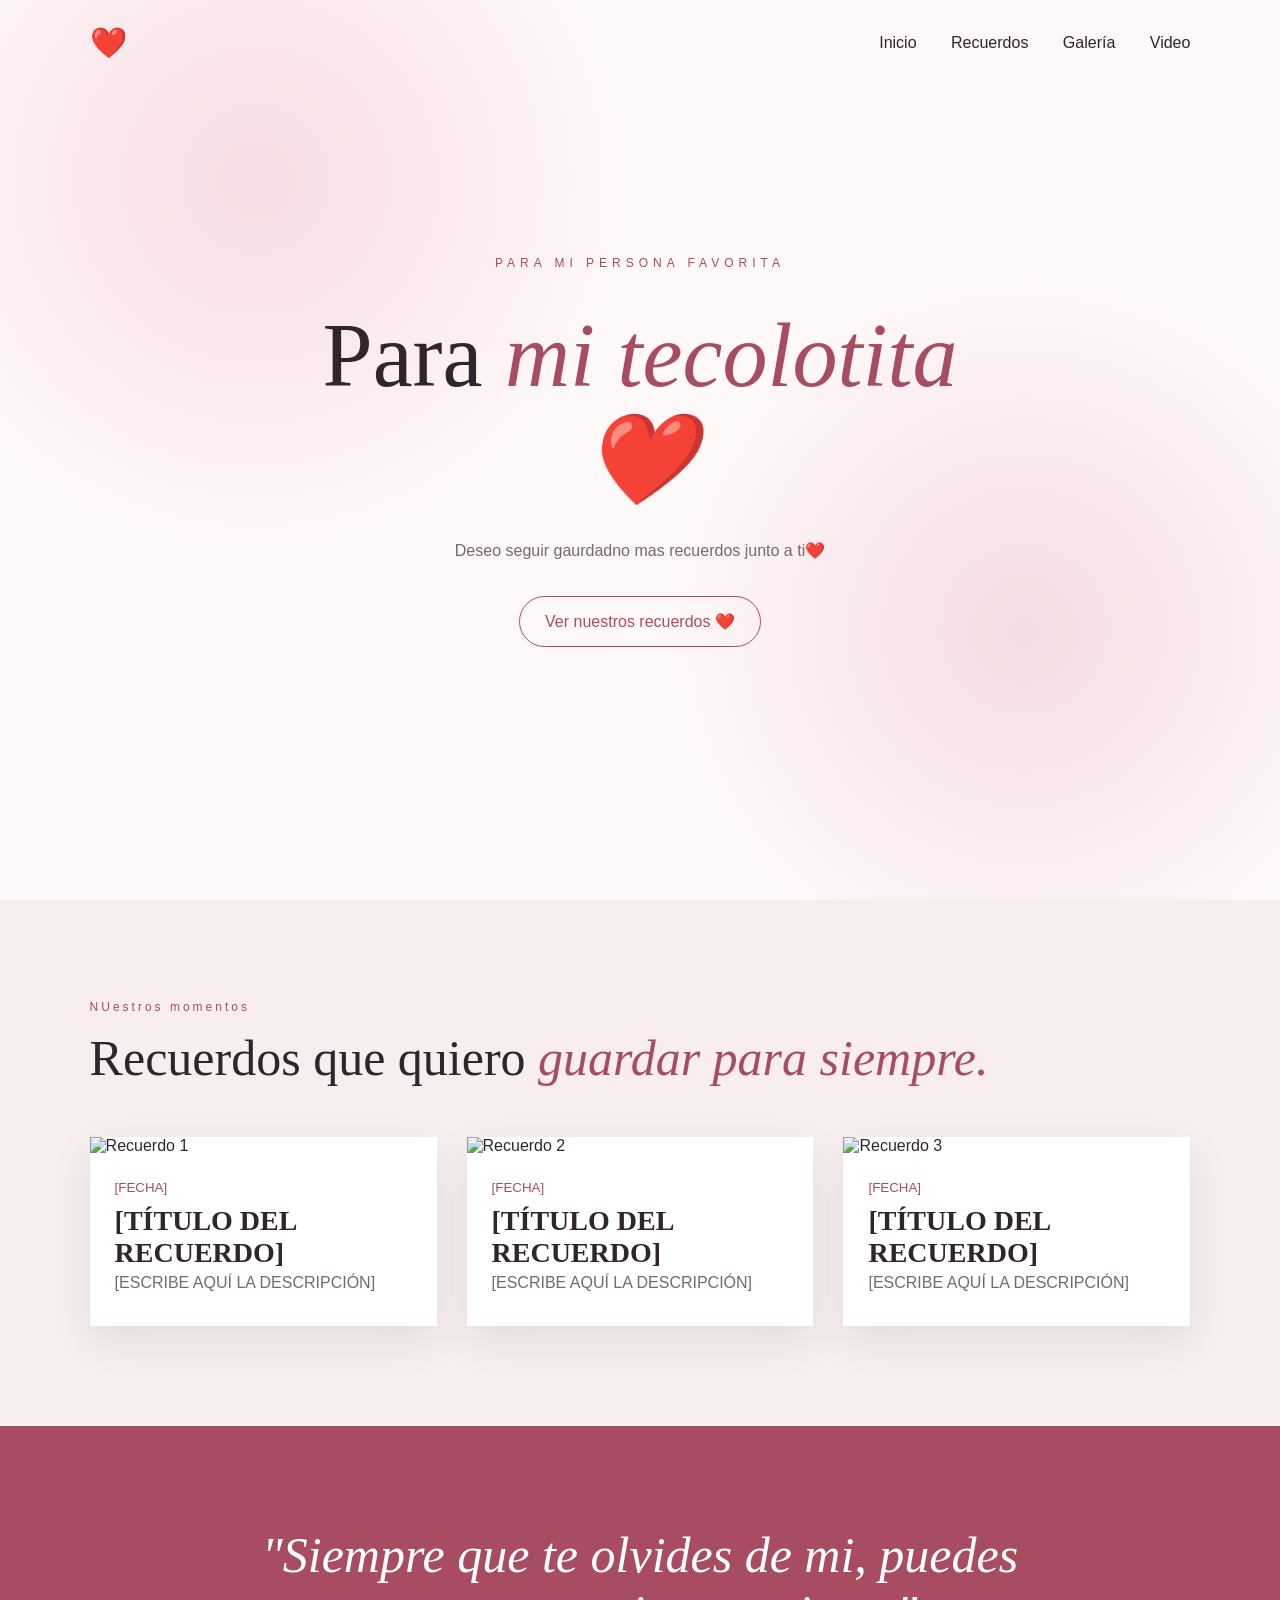
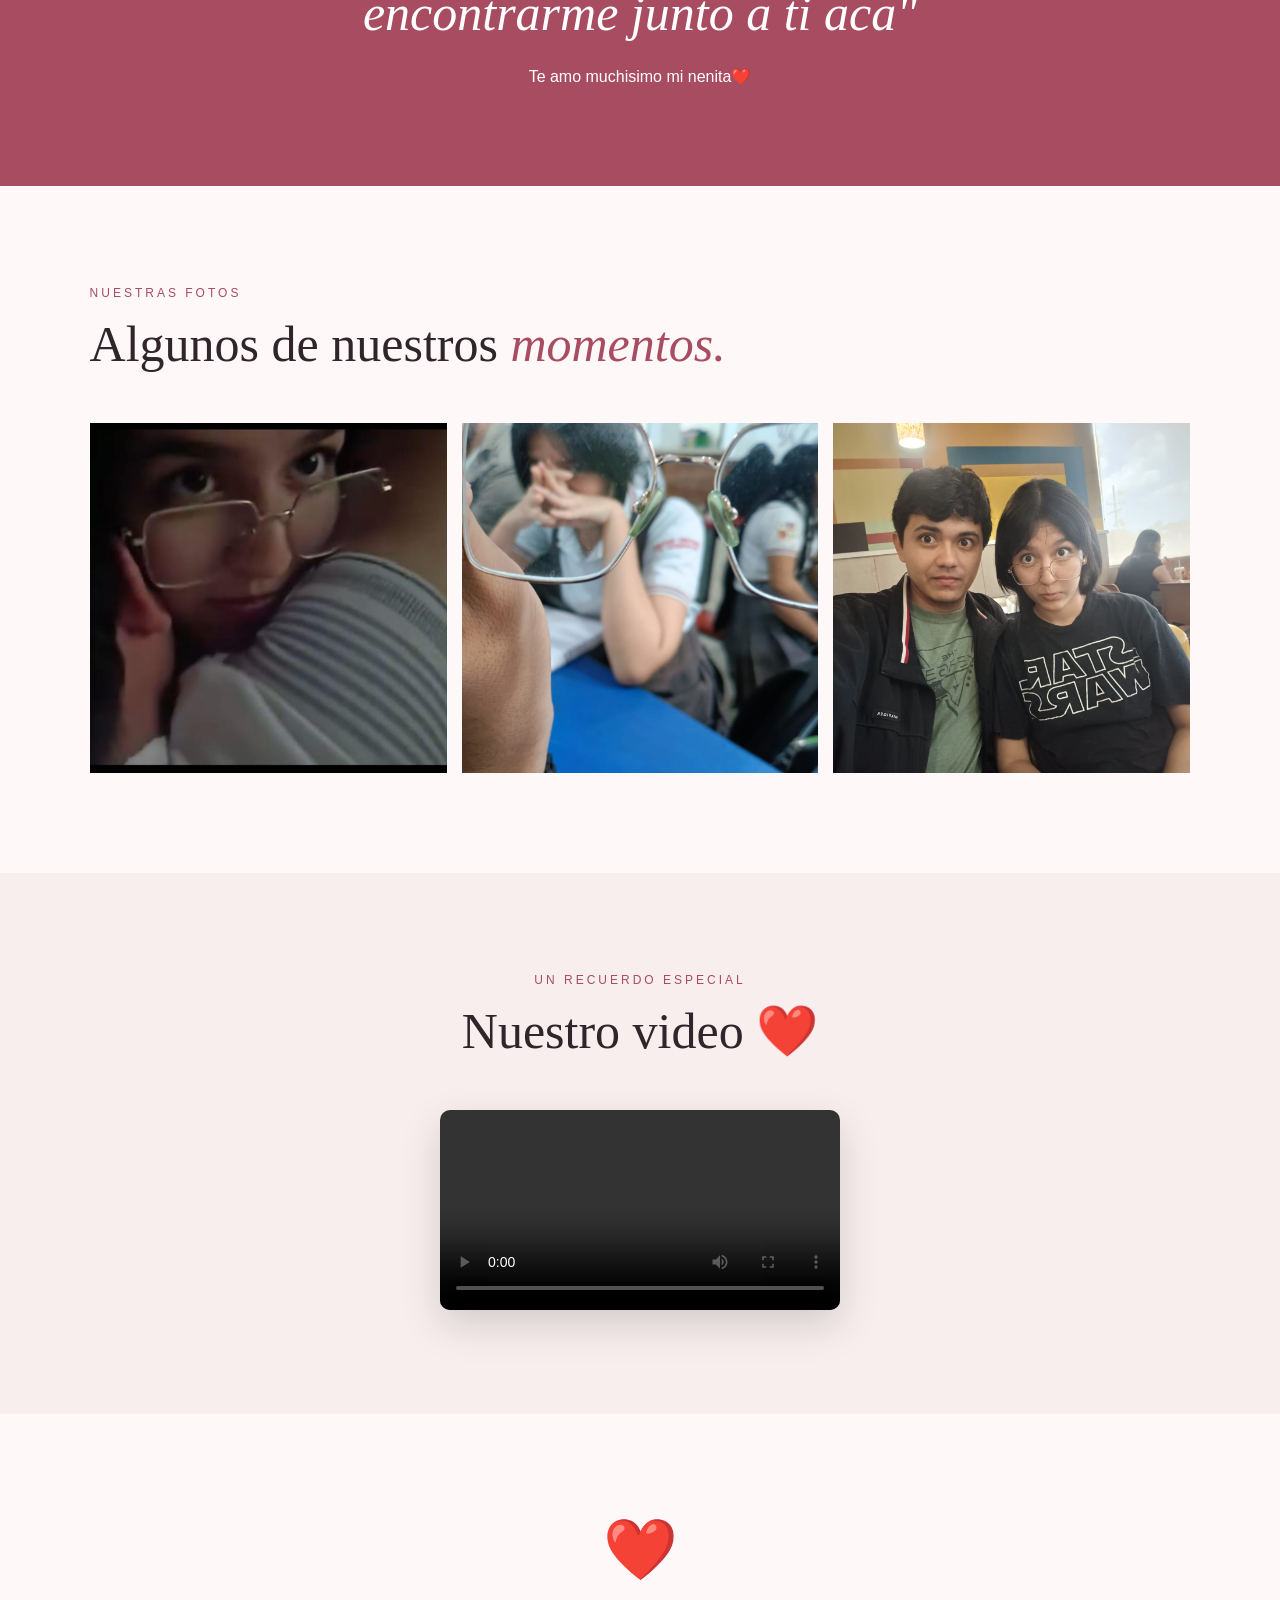
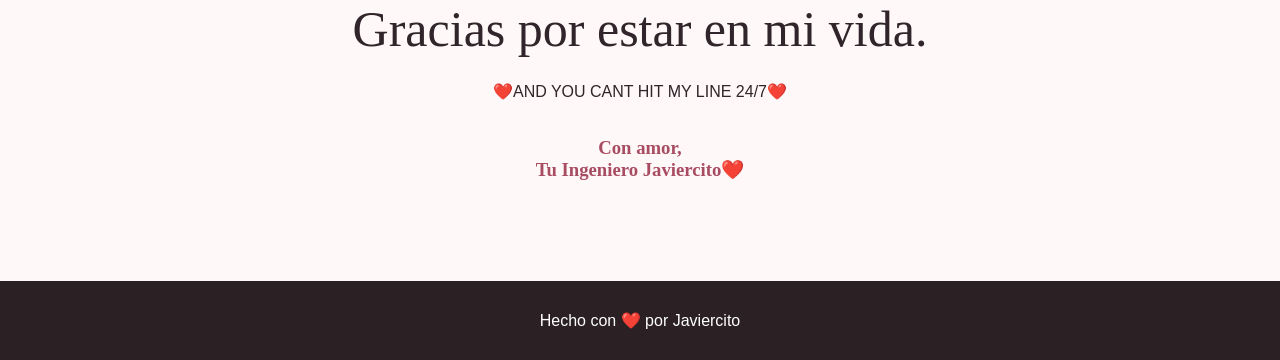
==== index.html @ 7d62ecb4 "Add styling to video element for better responsiveness Updated video element to include styling for " ====
<!DOCTYPE html>

<html lang="es">



<head>

    <meta charset="UTF-8">

    <meta name="viewport" content="width=device-width, initial-scale=1.0">



    <title>Para ti mi tecolotita ❤️</title>



    <link rel="stylesheet" href="style.css">

</head>



<body>



    <header>



        <nav>

            <div>❤️</div>



            <div>

                <a href="#inicio">Inicio</a>

                <a href="#recuerdos">Recuerdos</a>

                <a href="#galeria">Galería</a>

                <a href="#video">Video</a>

            </div>

        </nav>



        <div class="hero" id="inicio">



            <p>PARA MI PERSONA FAVORITA</p>



            <h1>

                Para <span> mi tecolotita❤️</span>

            </h1>



            <p>

                Deseo seguir gaurdadno mas recuerdos junto a ti❤️

            </p>



            <a href="#recuerdos">

                Ver nuestros recuerdos ❤️

            </a>



        </div>



    </header>





    <!-- RECUERDOS -->



    <section id="recuerdos">



        <p>NUestros momentos</p>



        <h2>

            Recuerdos que quiero

            <span>guardar para siempre.</span>

        </h2>



        <div class="cards">



            <article>



                <img src="imagen1.jpg" alt="Recuerdo 1">



                <small>[FECHA]</small>



                <h3>[TÍTULO DEL RECUERDO]</h3>



                <p>

                    [ESCRIBE AQUÍ LA DESCRIPCIÓN]

                </p>



            </article>





            <article>



                <img src="imagen2.jpg" alt="Recuerdo 2">



                <small>[FECHA]</small>



                <h3>[TÍTULO DEL RECUERDO]</h3>



                <p>

                    [ESCRIBE AQUÍ LA DESCRIPCIÓN]

                </p>



            </article>





            <article>



                <img src="imagen3.jpg" alt="Recuerdo 3">



                <small>[FECHA]</small>



                <h3>[TÍTULO DEL RECUERDO]</h3>



                <p>

                    [ESCRIBE AQUÍ LA DESCRIPCIÓN]

                </p>



            </article>



        </div>



    </section>





    <!-- FRASE -->



    <section class="quote">



        <h2>

            "Siempre que te olvides de mi, puedes encontrarme junto a ti aca"

        </h2>



        <p>

            Te amo muchisimo mi nenita❤️

        </p>



    </section>





    <!-- GALERÍA -->



    <section id="galeria">



        <p>NUESTRAS FOTOS</p>



        <h2>

            Algunos de nuestros

            <span>momentos.</span>

        </h2>



        <div class="gallery">



            <img src="imagen1.jpeg" alt="Foto 1">



            <img src="imagen2.jpeg" alt="Foto 2">



            <img src="imagen3.jpeg" alt="Foto 3">





        </div>



    </section>





    <!-- VIDEO -->



    <section id="video">



        <p>UN RECUERDO ESPECIAL</p>



        <h2>

            Nuestro video ❤️

        </h2>



        <video controls style="max-width: 400px; width: 100%; height: auto;" >
            <source src="video1.mp4" type="video/mp4">



    

            Tu navegador no soporta videos.



        </video>



    </section>





    <!-- FINAL -->



    <section class="final">



        <div>

            ❤️

        </div>



        <h2>

            Gracias por estar en mi vida.

        </h2>



        <p>

            ❤️AND YOU CANT HIT MY LINE 24/7❤️

        </p>



        <h3>

            Con amor,

            <br>

            Tu Ingeniero Javiercito❤️

        </h3>



    </section>





    <footer>



        Hecho con ❤️ por Javiercito



    </footer>





    <script src="script.js"></script>



</body>



</html>
---- style.css ----
* {
    margin: 0;
    padding: 0;
    box-sizing: border-box;
}

html {
    scroll-behavior: smooth;
}

body {
    font-family: Arial, sans-serif;
    background: #fff8f8;
    color: #30252a;
}

nav {
    position: absolute;
    top: 0;
    left: 0;
    width: 100%;

    display: flex;
    justify-content: space-between;
    align-items: center;

    padding: 25px 7%;

    z-index: 10;
}

nav div:first-child {
    font-size: 30px;
}

nav a {
    color: #30252a;
    text-decoration: none;
    margin-left: 30px;
}

nav a:hover {
    color: #a84c61;
}

header {
    min-height: 100vh;

    background:
        radial-gradient(
            circle at 20% 20%,
            #f6dce2,
            transparent 30%
        ),
        radial-gradient(
            circle at 80% 70%,
            #f3dce1,
            transparent 30%
        );

    display: flex;
    justify-content: center;
    align-items: center;

    text-align: center;
}

.hero {
    max-width: 800px;
    padding: 30px;
}

.hero p:first-child {
    color: #a84c61;
    letter-spacing: 5px;
    font-size: 12px;
}

.hero h1 {
    font-family: Georgia, serif;
    font-size: 90px;
    font-weight: normal;
    margin: 25px 0;
}

.hero h1 span {
    color: #a84c61;
    font-style: italic;
}

.hero p {
    color: #74696d;
    line-height: 1.8;
    margin-bottom: 30px;
}

.hero a {
    display: inline-block;

    padding: 15px 25px;

    border: 1px solid #a84c61;
    border-radius: 30px;

    color: #a84c61;
    text-decoration: none;
}

.hero a:hover {
    background: #a84c61;
    color: white;
}


/* SECCIONES */

section {
    padding: 100px 7%;
}

section > p:first-child {
    color: #a84c61;
    letter-spacing: 3px;
    font-size: 12px;
}

section h2 {
    font-family: Georgia, serif;
    font-size: 50px;
    font-weight: normal;
    margin: 15px 0 50px;
}

section h2 span {
    color: #a84c61;
    font-style: italic;
}


/* CARDS */

#recuerdos {
    background: #f8eeee;
}

.cards {
    display: grid;

    grid-template-columns:
        repeat(3, 1fr);

    gap: 30px;
}

.cards article {
    background: white;

    box-shadow:
        0 15px 40px rgba(0,0,0,0.08);
}

.cards img {
    width: 100%;
    height: 350px;

    object-fit: cover;
}

.cards article > *:not(img) {
    margin-left: 25px;
    margin-right: 25px;
}

.cards small {
    display: block;

    color: #a84c61;

    margin-top: 25px;
}

.cards h3 {
    font-family: Georgia, serif;
    font-size: 28px;

    margin-top: 10px;
}

.cards p {
    color: #74696d;
    line-height: 1.7;

    padding-bottom: 30px;
}


/* FRASE */

.quote {
    background: #a84c61;

    color: white;

    text-align: center;
}

.quote h2 {
    max-width: 900px;
    margin: auto;

    font-style: italic;
}

.quote p {
    margin-top: 25px;
}


/* GALERÍA */

.gallery {
    display: grid;

    grid-template-columns:
        repeat(3, 1fr);

    gap: 15px;
}

.gallery img {
    width: 100%;
    height: 350px;

    object-fit: cover;

    transition: 0.4s;

    cursor: pointer;
}

.gallery img:hover {
    transform: scale(1.03);
}


/* VIDEO */

#video {
    background: #f8eeee;
    text-align: center;
}

#video video {
    width: 90%;
    max-width: 250px; /* Cambia este número para regular el tamaño máximo (ej. 350px si lo quieres aún más chico) */
    border-radius: 10px;
    box-shadow: 0 15px 40px rgba(0,0,0,0.15);
}


/* FINAL */

.final {
    text-align: center;
}

.final div {
    font-size: 60px;
}

.final h2 {
    margin-bottom: 20px;
}

.final p {
    max-width: 600px;
    margin: auto;

    line-height: 1.8;
}

.final h3 {
    font-family: Georgia, serif;
    color: #a84c61;

    margin-top: 30px;
}


/* FOOTER */

footer {
    background: #2b2023;

    color: white;

    text-align: center;

    padding: 30px;
}


/* CELULAR */

@media (max-width: 700px) {

    nav {
        padding: 20px;
    }

    nav a {
        margin-left: 10px;
        font-size: 12px;
    }

    .hero h1 {
        font-size: 60px;
    }

    .cards {
        grid-template-columns: 1fr;
    }

    .gallery {
        grid-template-columns: 1fr;
    }

    section {
        padding: 70px 20px;
    }

    section h2 {
        font-size: 40px;
    }

    #video video {
        width: 100%;
    }
}
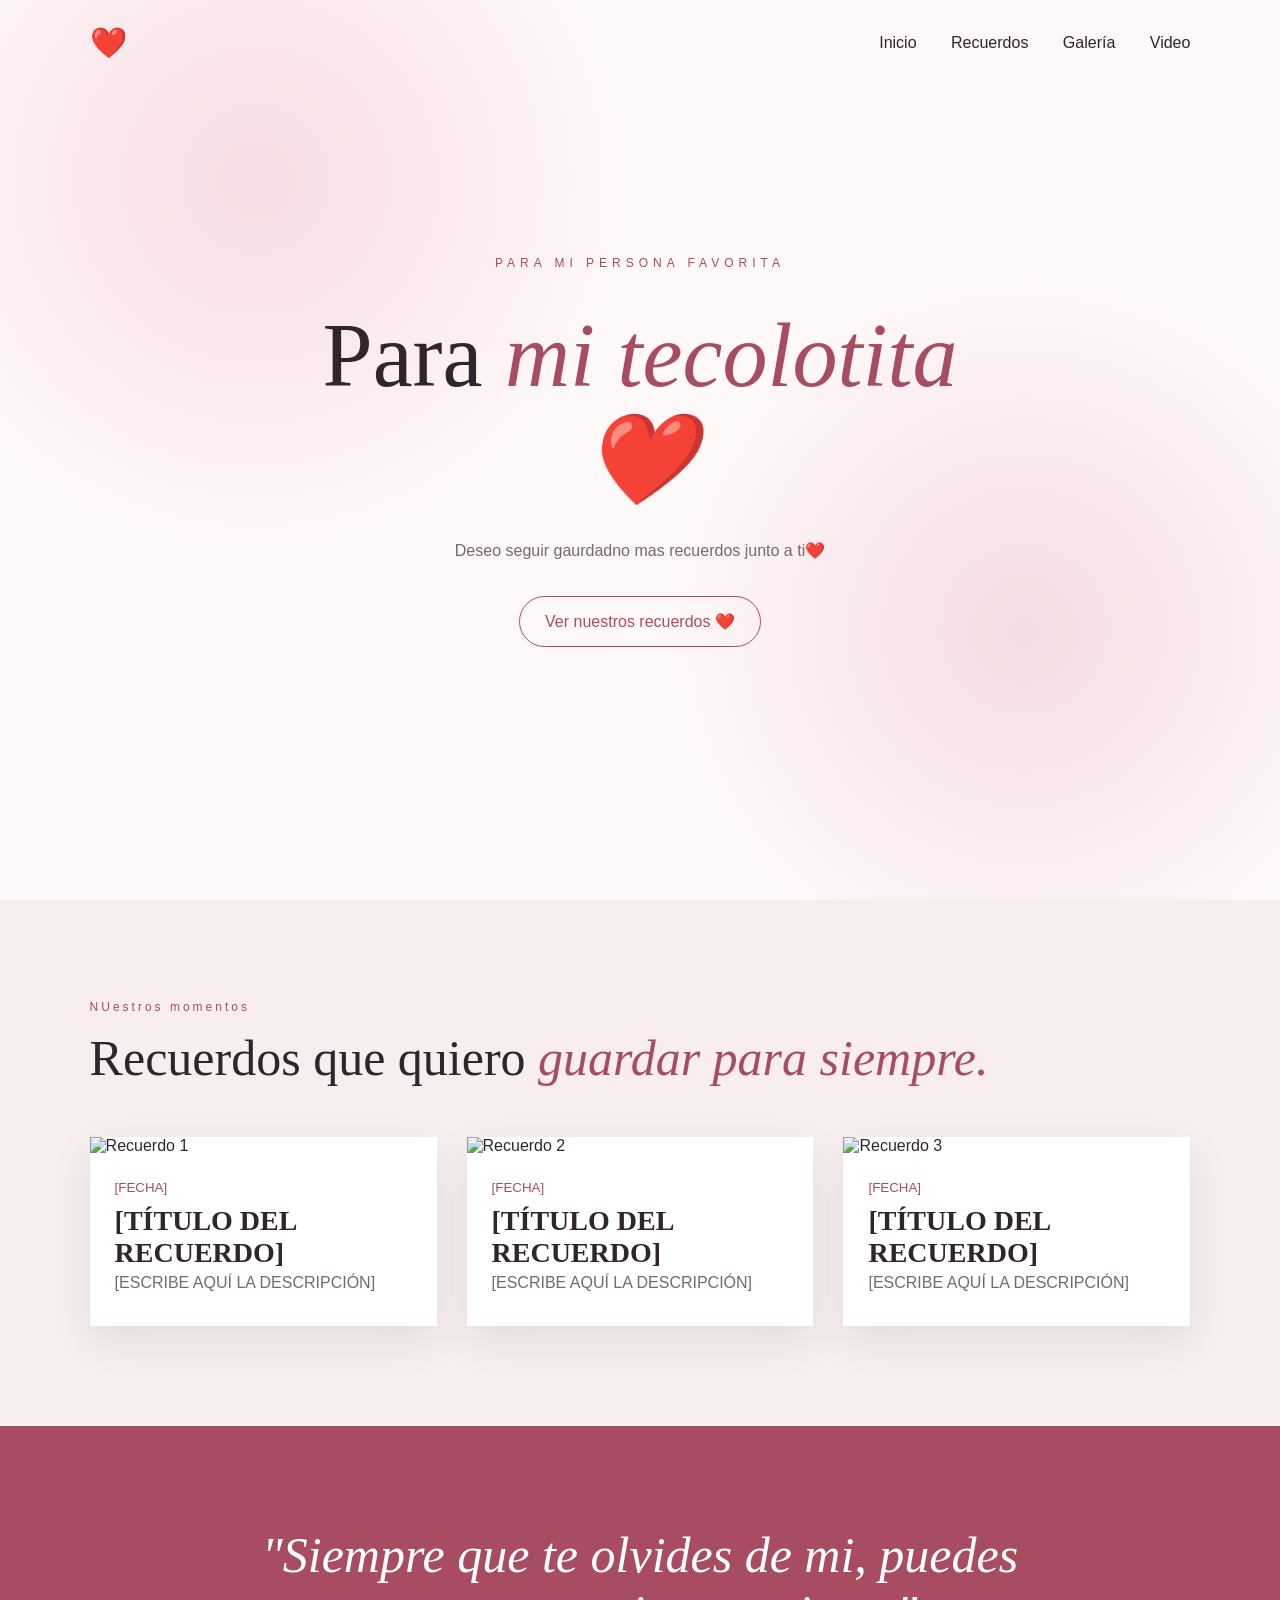
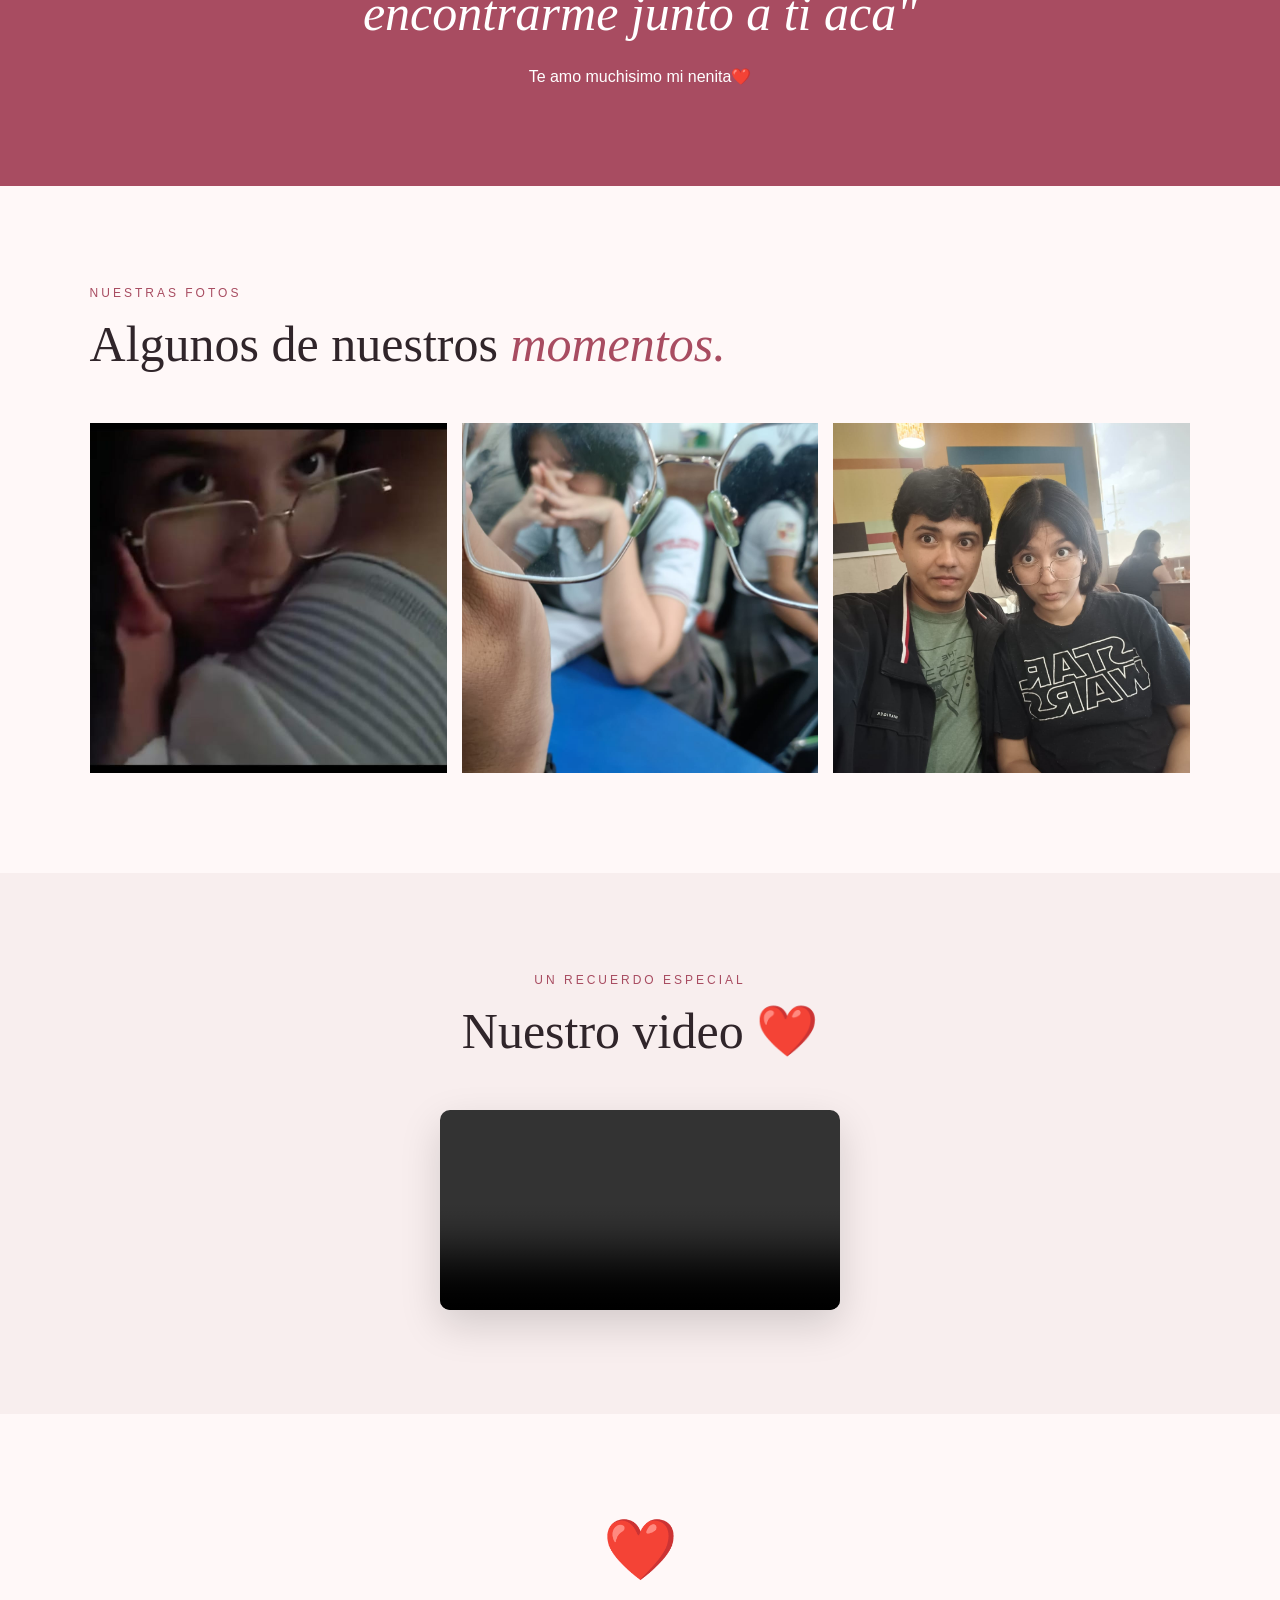
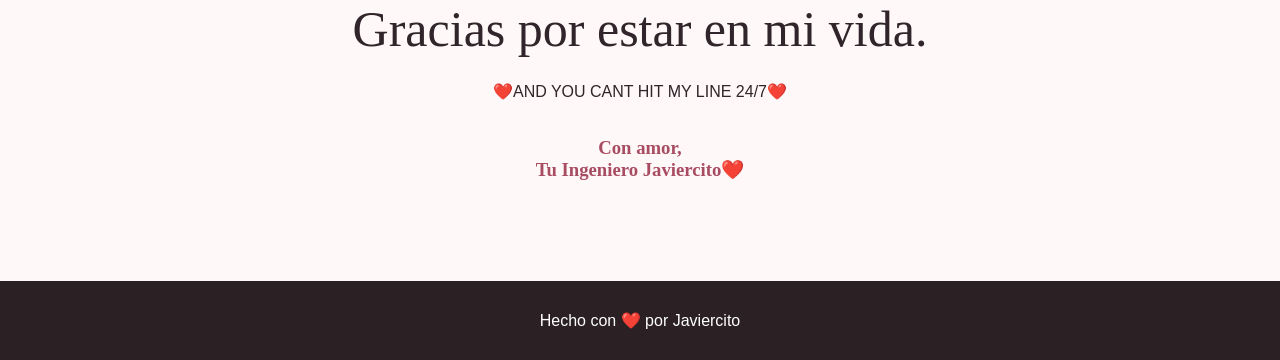
==== commit 5349da75: "Change video source from video1.mp4 to video2.mp4" ====
--- a/index.html
+++ b/index.html
@@ -319,7 +319,7 @@
 
 
         <video controls style="max-width: 400px; width: 100%; height: auto;" >
-            <source src="video1.mp4" type="video/mp4">
+            <source src="video2.mp4" type="video/mp4">
 
 
 
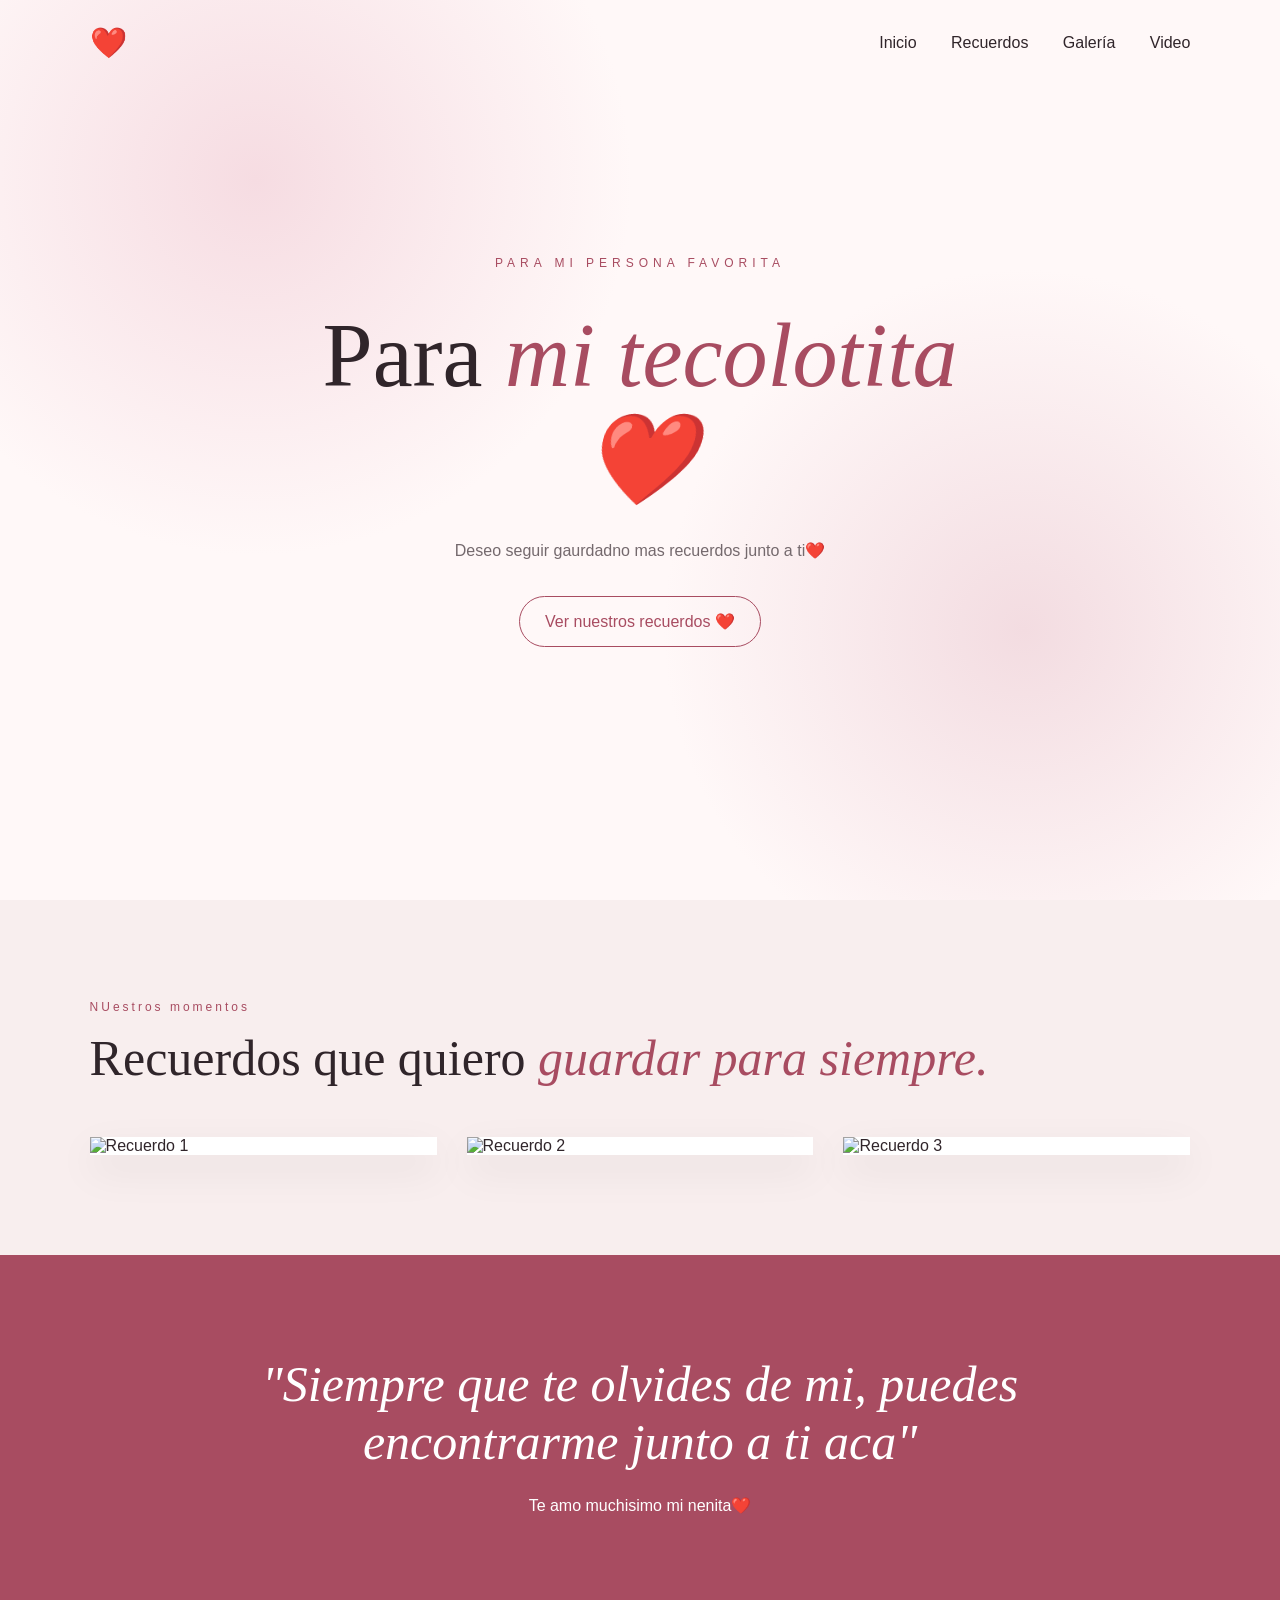
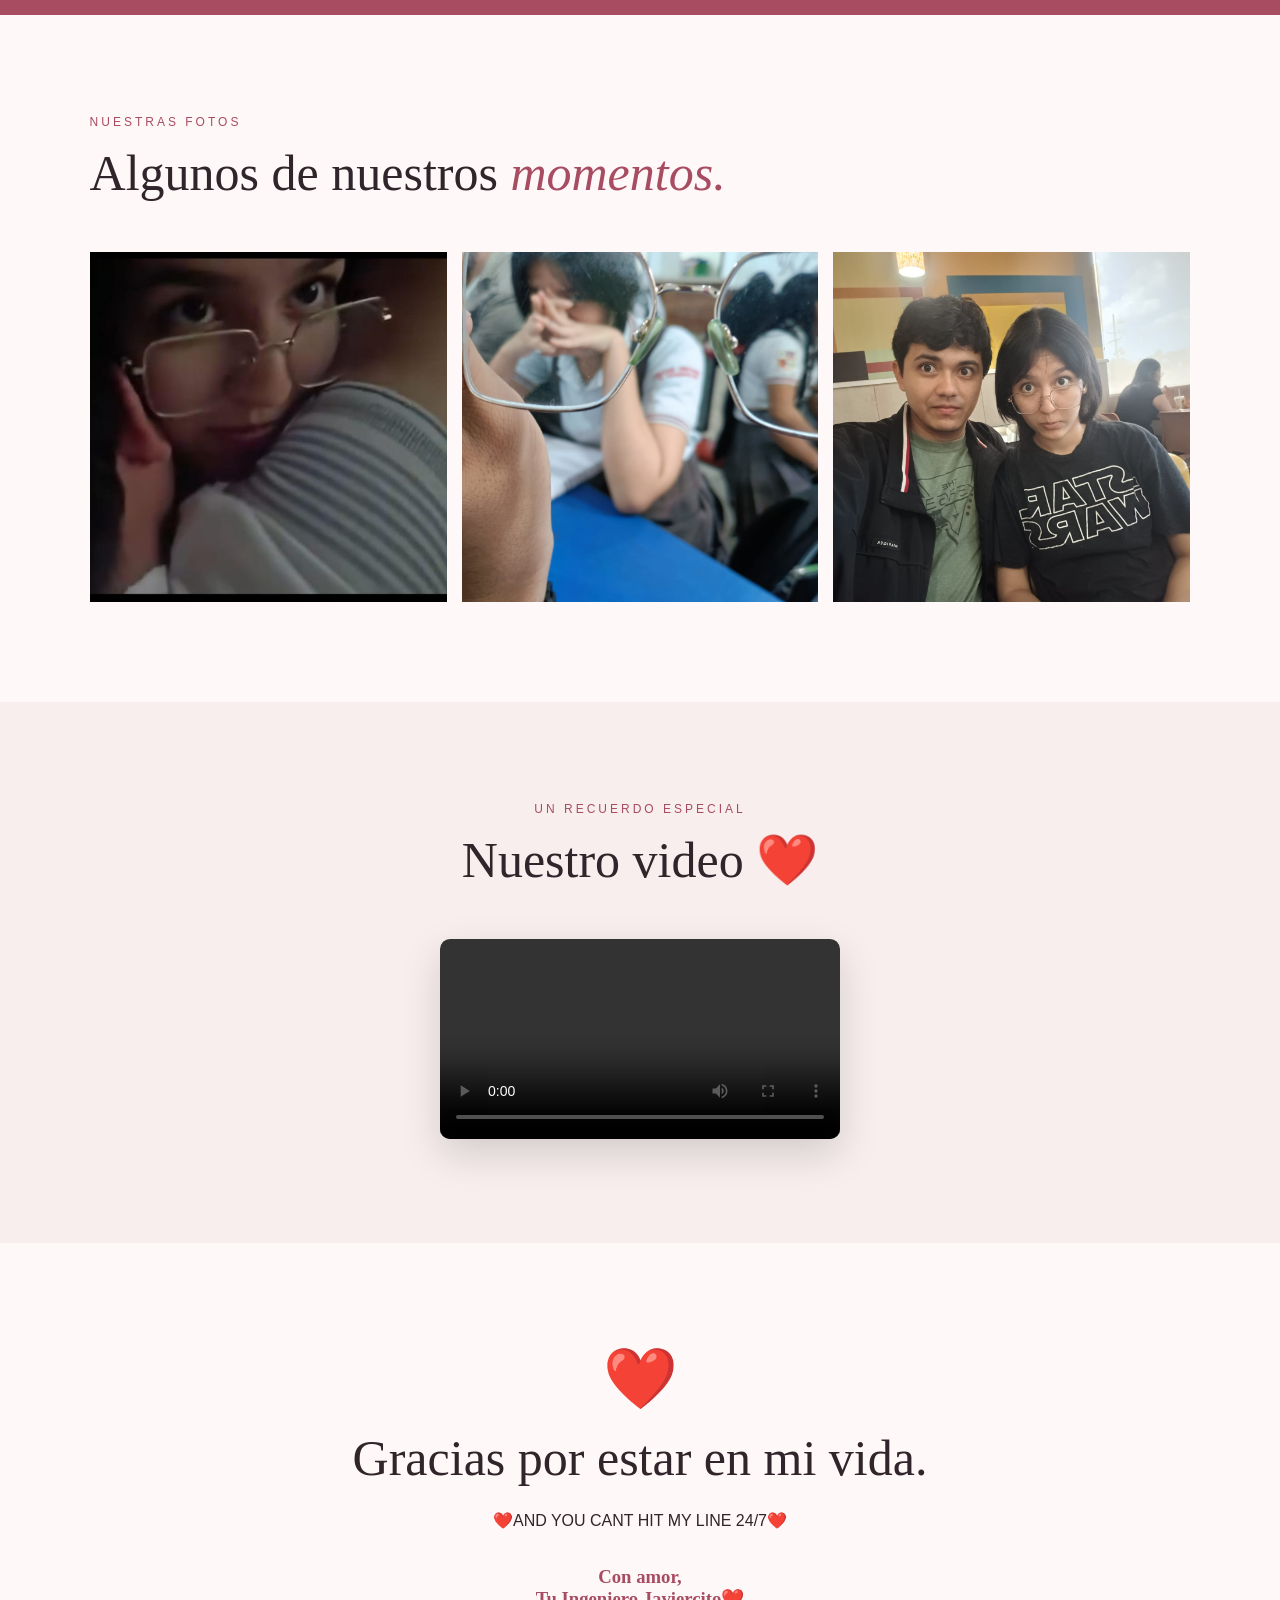
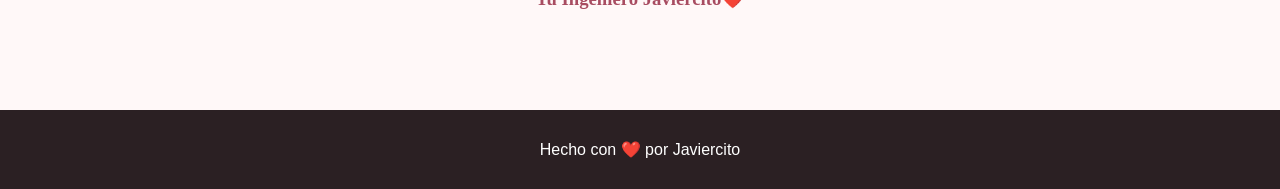
==== commit 9eee4514: "Update index.html" ====
--- a/index.html
+++ b/index.html
@@ -124,24 +124,15 @@
 
 
 
-                <img src="imagen1.jpg" alt="Recuerdo 1">
-
-
-
-                <small>[FECHA]</small>
-
-
-
-                <h3>[TÍTULO DEL RECUERDO]</h3>
-
-
-
-                <p>
-
-                    [ESCRIBE AQUÍ LA DESCRIPCIÓN]
-
-                </p>
-
+                <img src="imagen4.jpg" alt="Recuerdo 1">
+
+
+
+                
+
+
+
+                
 
 
             </article>
@@ -154,24 +145,11 @@
 
 
 
-                <img src="imagen2.jpg" alt="Recuerdo 2">
-
-
-
-                <small>[FECHA]</small>
-
-
-
-                <h3>[TÍTULO DEL RECUERDO]</h3>
-
-
-
-                <p>
-
-                    [ESCRIBE AQUÍ LA DESCRIPCIÓN]
-
-                </p>
-
+                <img src="imagen5.jpg" alt="Recuerdo 2">
+
+
+
+                
 
 
             </article>
@@ -184,24 +162,11 @@
 
 
 
-                <img src="imagen3.jpg" alt="Recuerdo 3">
-
-
-
-                <small>[FECHA]</small>
-
-
-
-                <h3>[TÍTULO DEL RECUERDO]</h3>
-
-
-
-                <p>
-
-                    [ESCRIBE AQUÍ LA DESCRIPCIÓN]
-
-                </p>
-
+                <img src="imagen6.jpg" alt="Recuerdo 3">
+
+
+
+                
 
 
             </article>
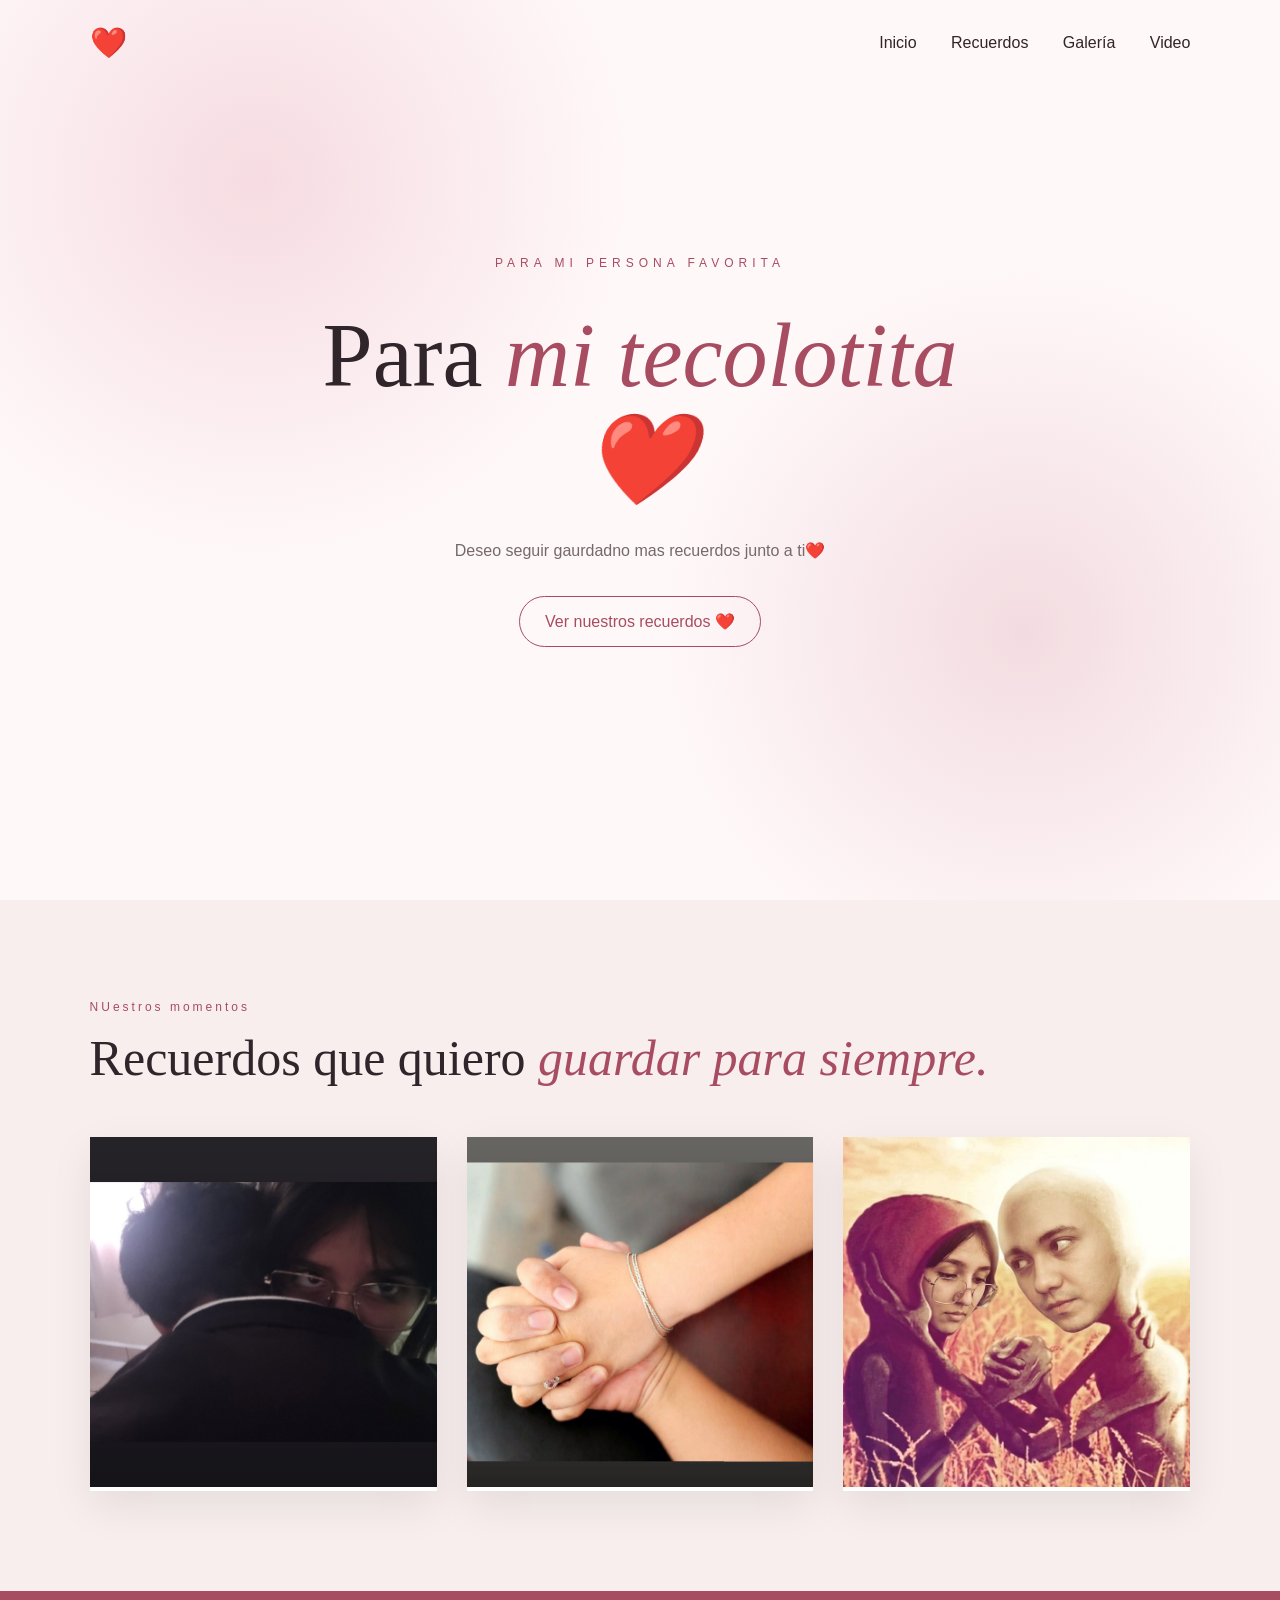
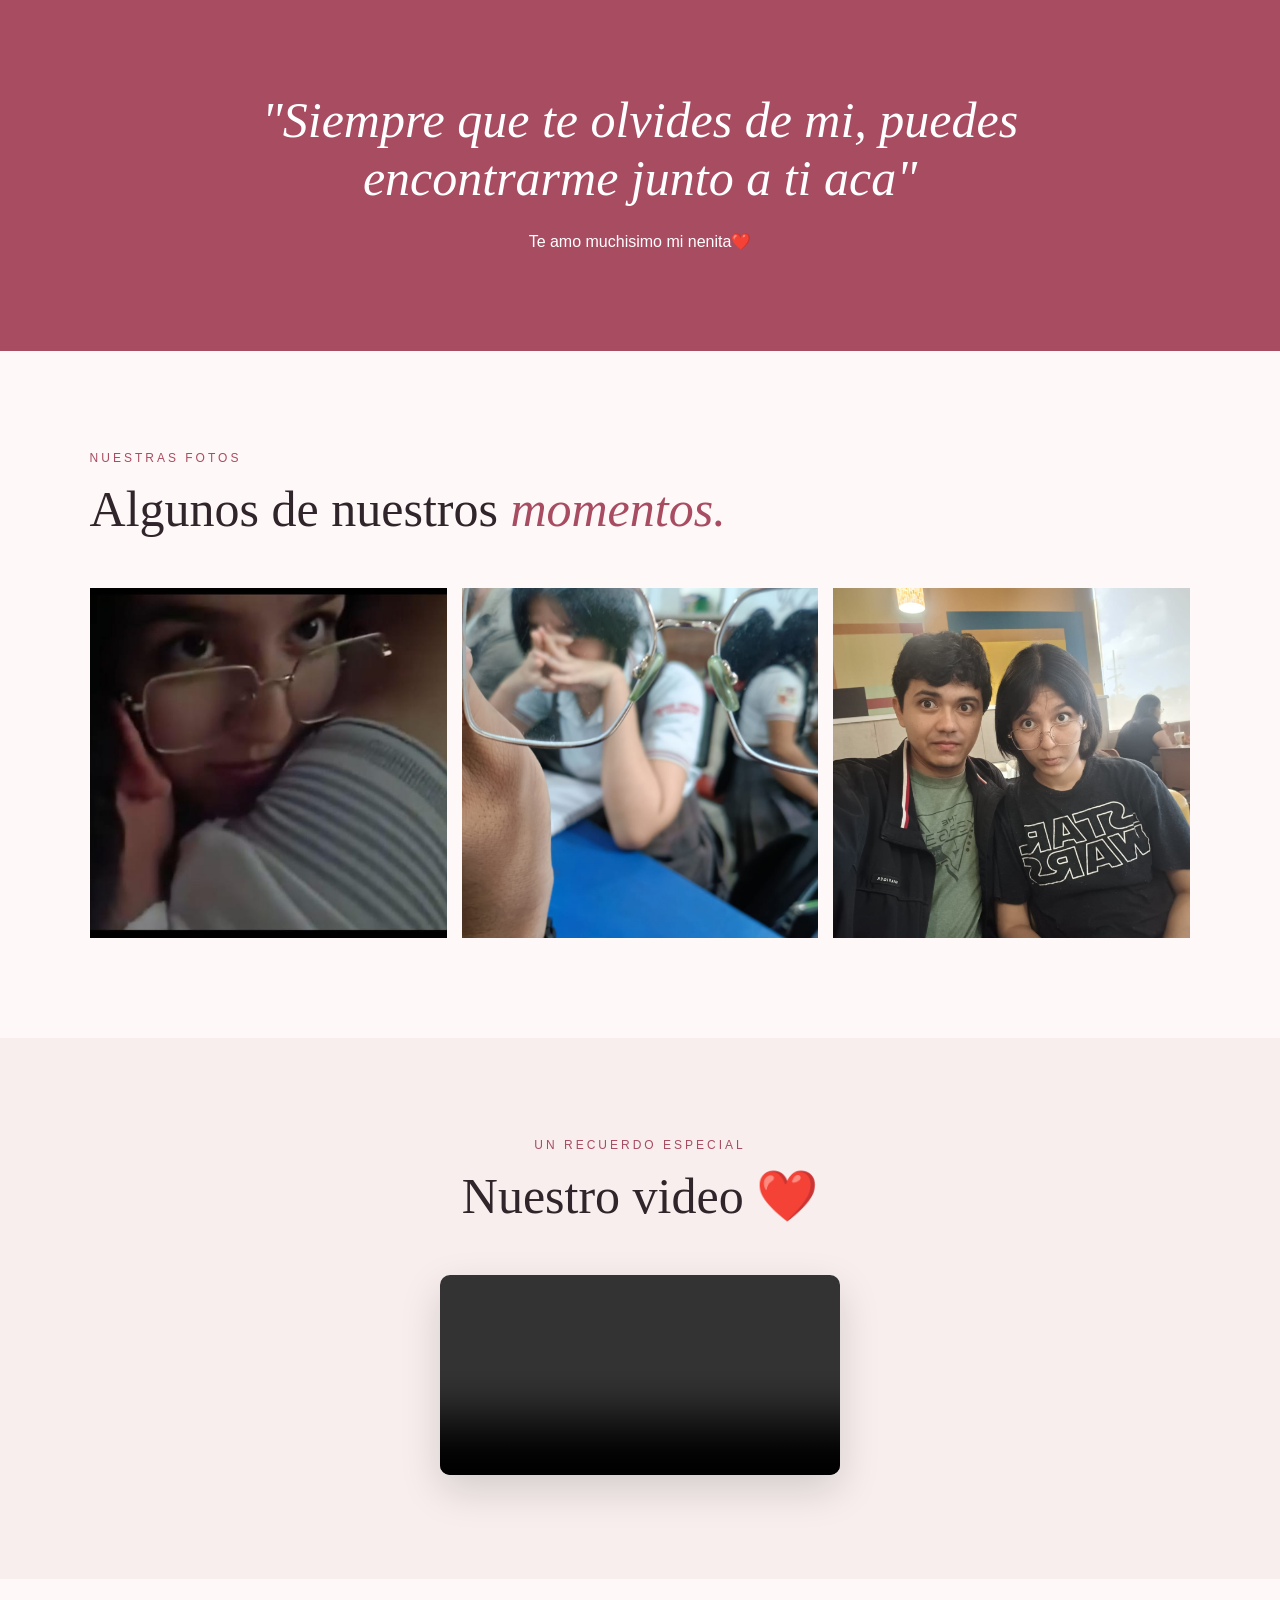
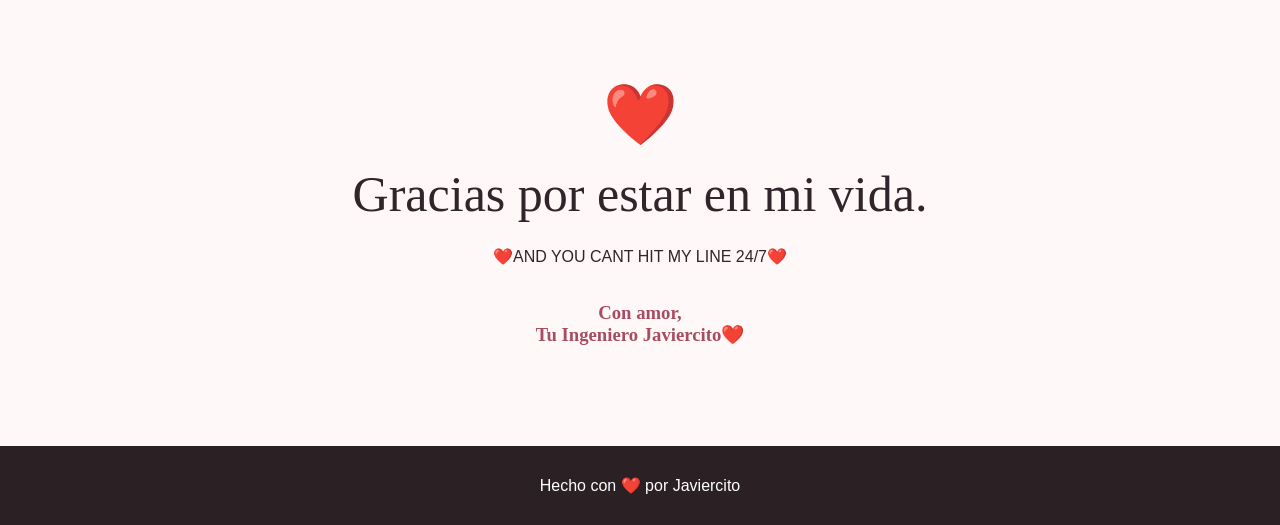
==== commit 25f7fbe7: "Update index.html" ====
--- a/index.html
+++ b/index.html
@@ -124,7 +124,7 @@
 
 
 
-                <img src="imagen4.jpg" alt="Recuerdo 1">
+                <img src="imagen4.jpeg" alt="Recuerdo 1">
 
 
 
@@ -145,7 +145,7 @@
 
 
 
-                <img src="imagen5.jpg" alt="Recuerdo 2">
+                <img src="imagen5.jpeg" alt="Recuerdo 2">
 
 
 
@@ -162,7 +162,7 @@
 
 
 
-                <img src="imagen6.jpg" alt="Recuerdo 3">
+                <img src="imagen6.jpeg" alt="Recuerdo 3">
 
 
 
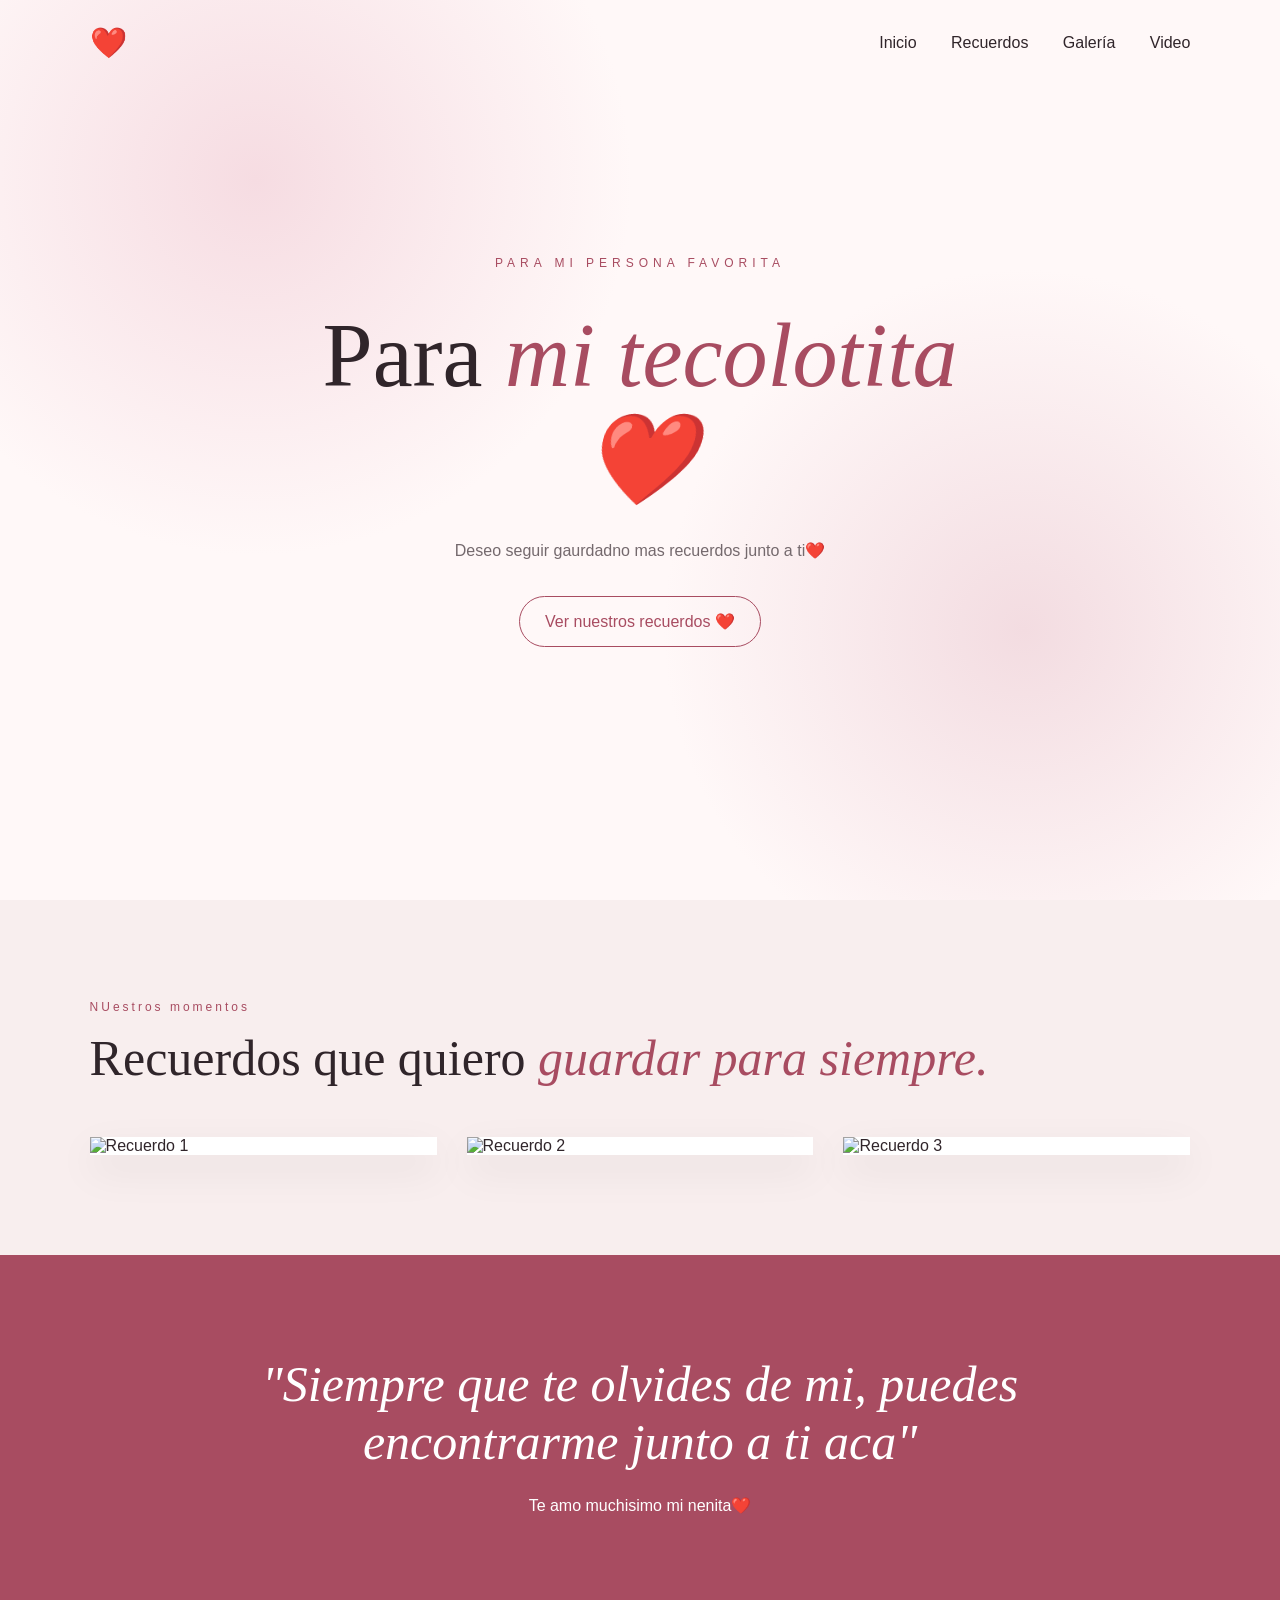
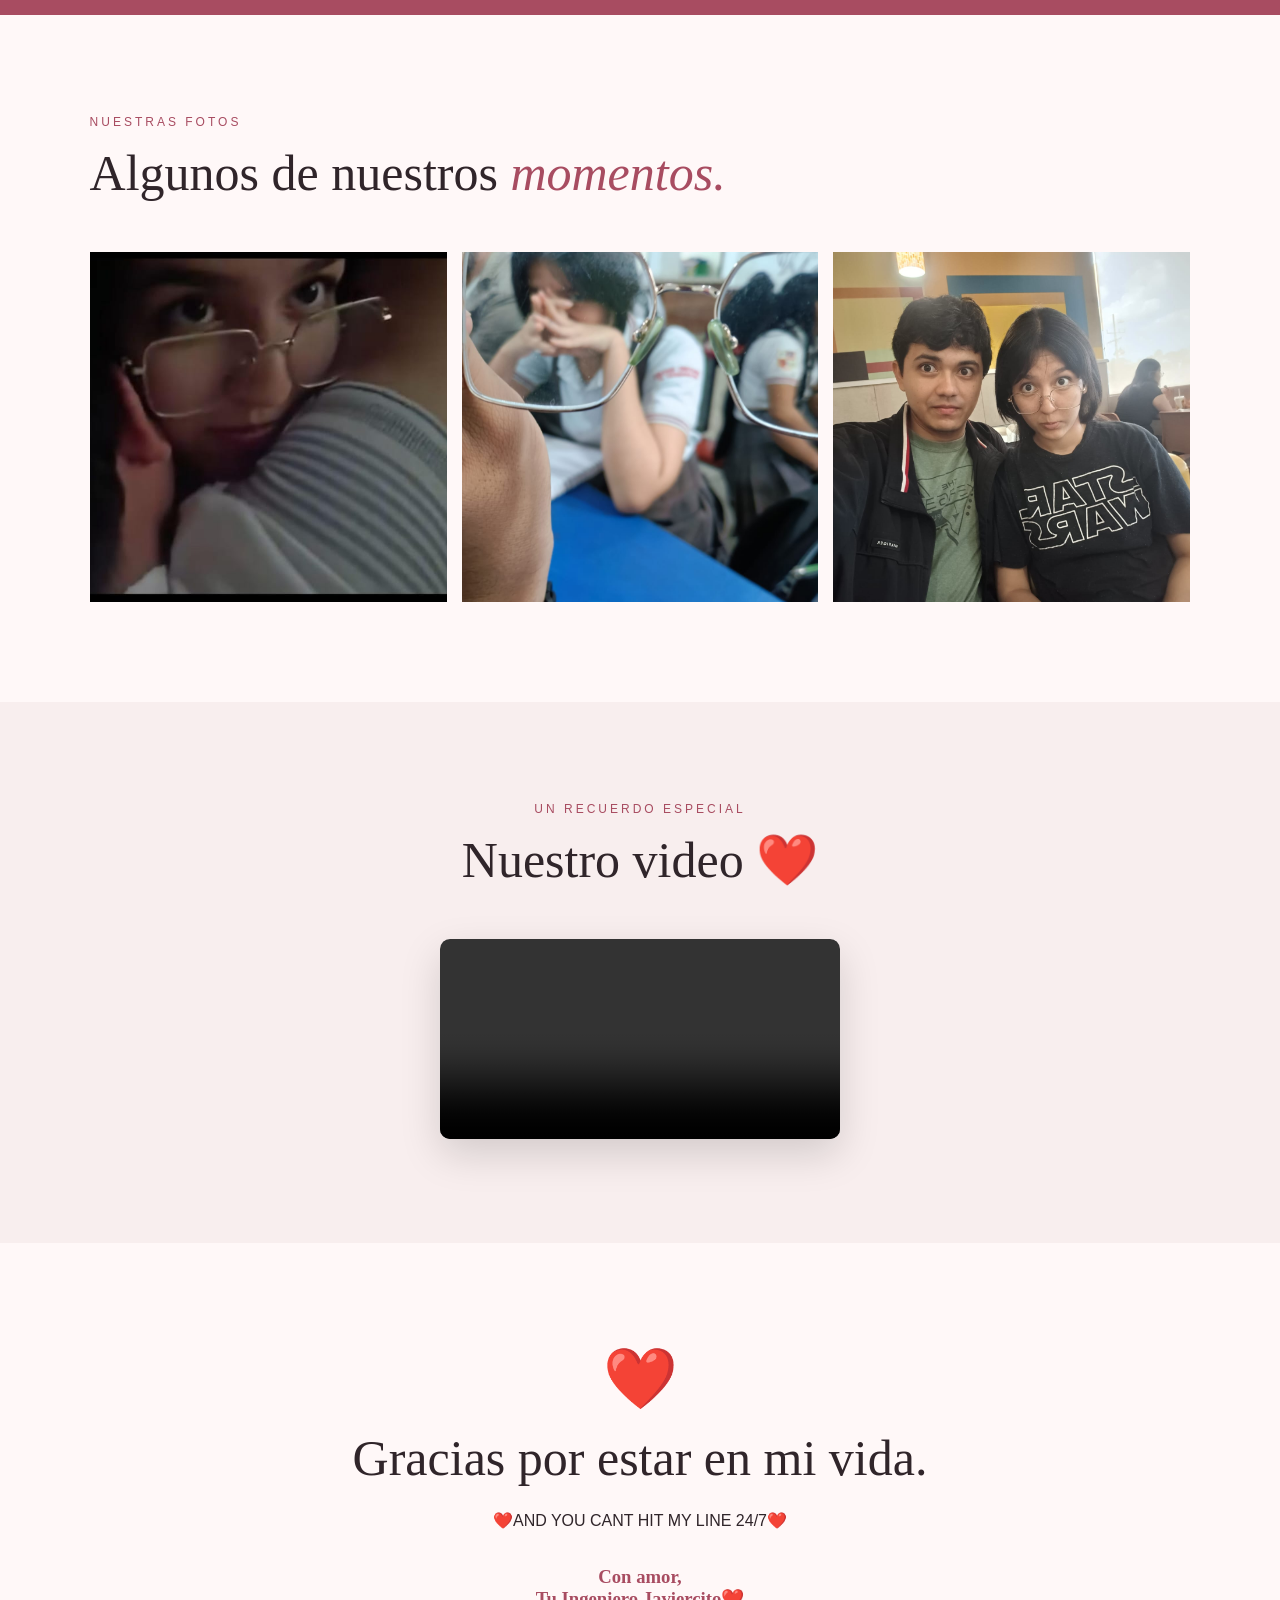
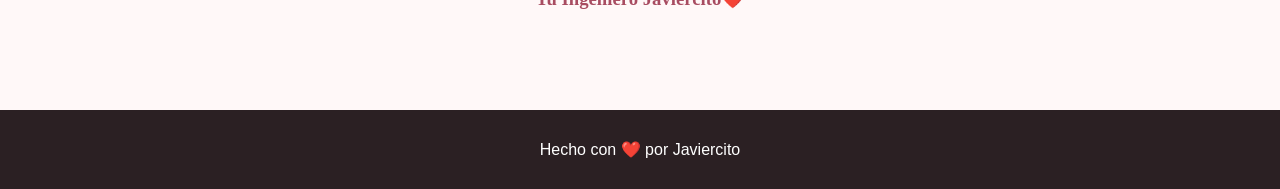
==== commit f5fcf02e: "Fix image source filenames in index.html Updated image source filenames to include an extra '.jpeg' " ====
--- a/index.html
+++ b/index.html
@@ -124,7 +124,7 @@
 
 
 
-                <img src="imagen4.jpeg" alt="Recuerdo 1">
+                <img src="imagen4.jpeg.jpeg" alt="Recuerdo 1">
 
 
 
@@ -145,7 +145,7 @@
 
 
 
-                <img src="imagen5.jpeg" alt="Recuerdo 2">
+                <img src="imagen5.jpeg.jpeg" alt="Recuerdo 2">
 
 
 
@@ -162,7 +162,7 @@
 
 
 
-                <img src="imagen6.jpeg" alt="Recuerdo 3">
+                <img src="imagen6.jpeg.jpeg" alt="Recuerdo 3">
 
 
 
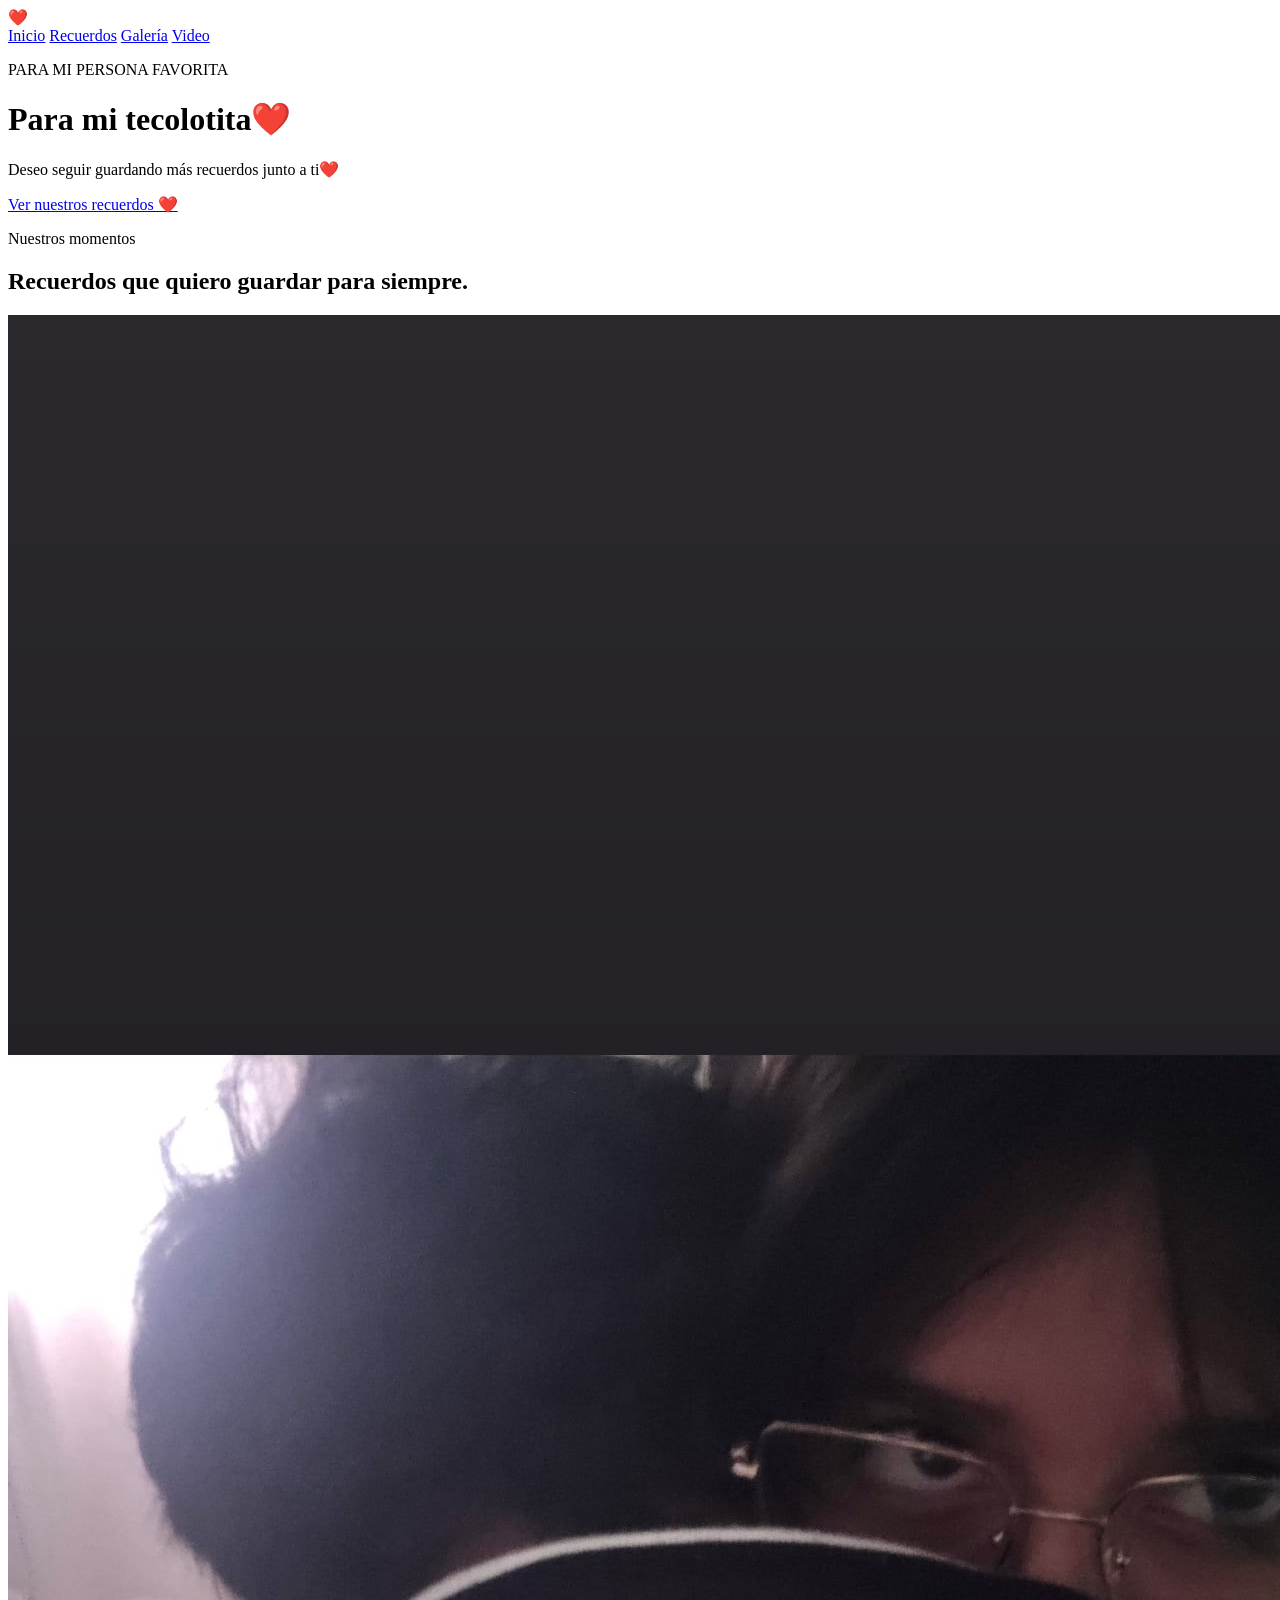
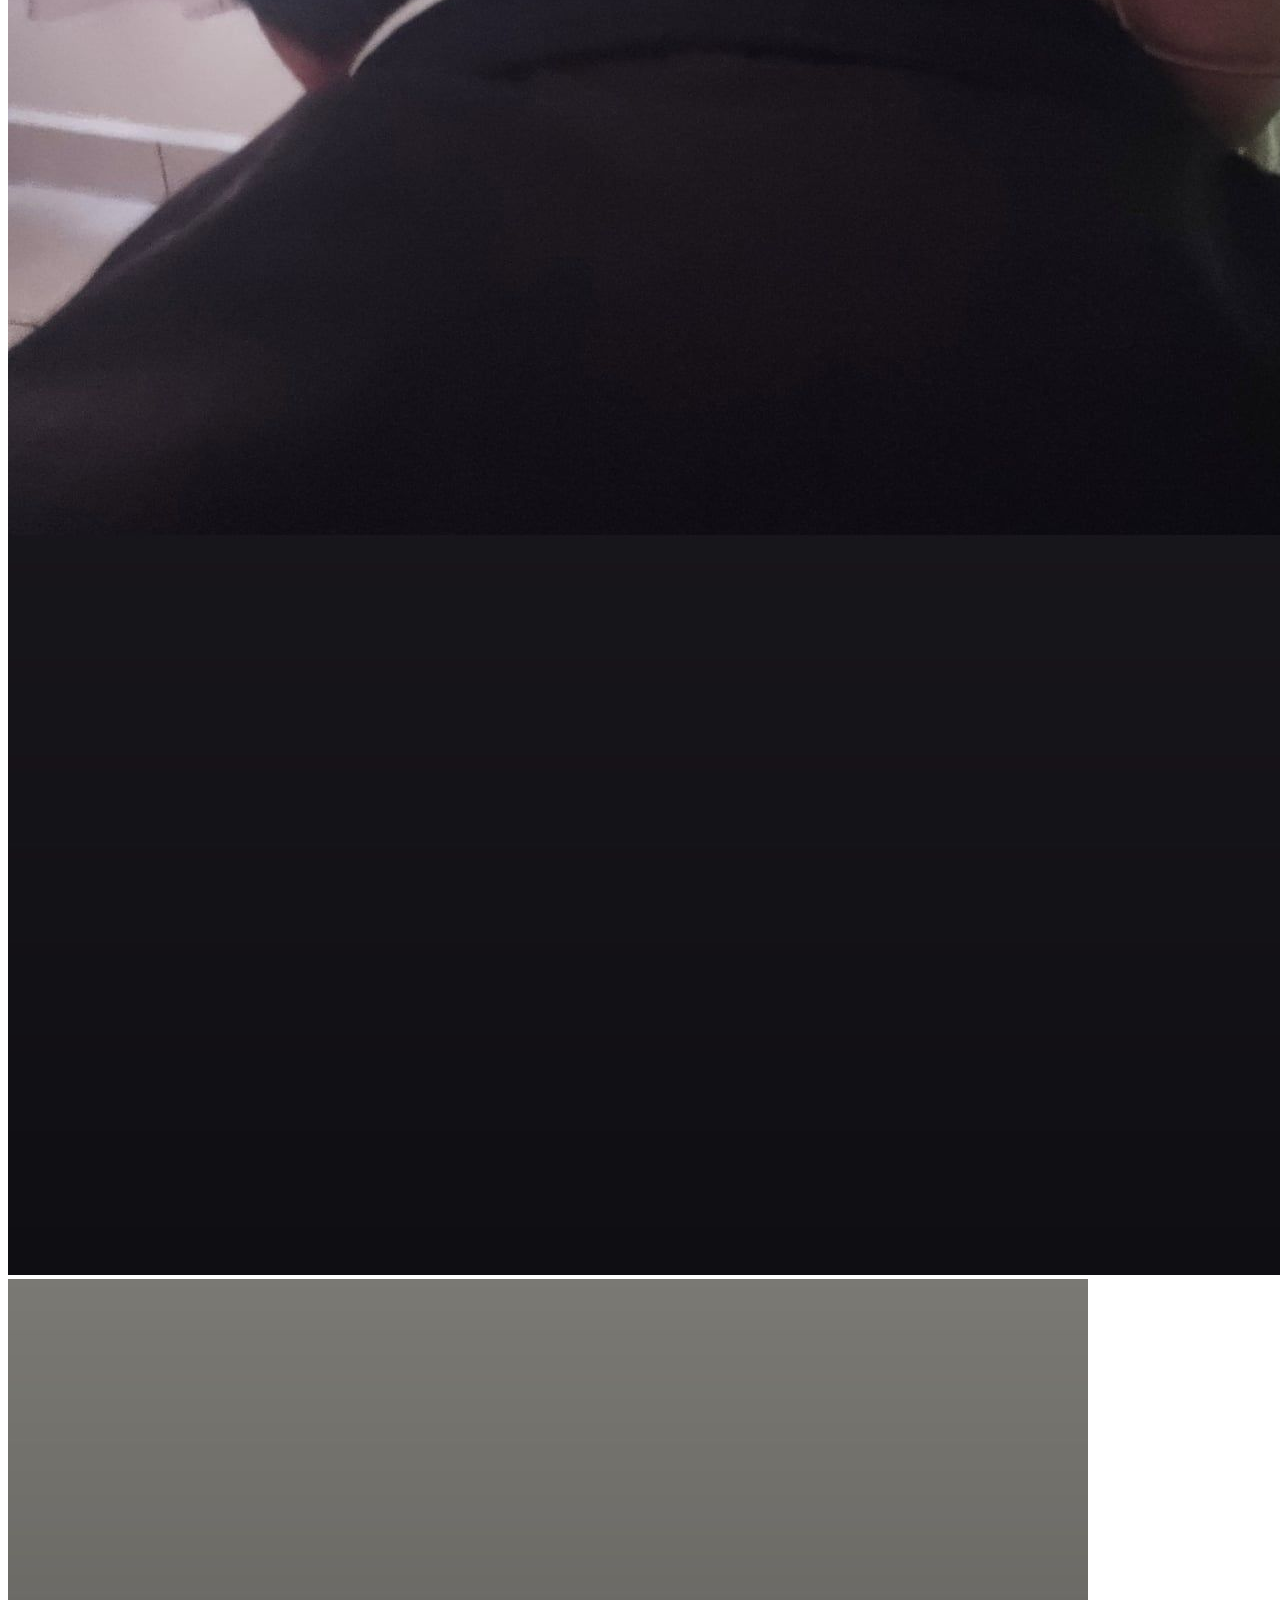
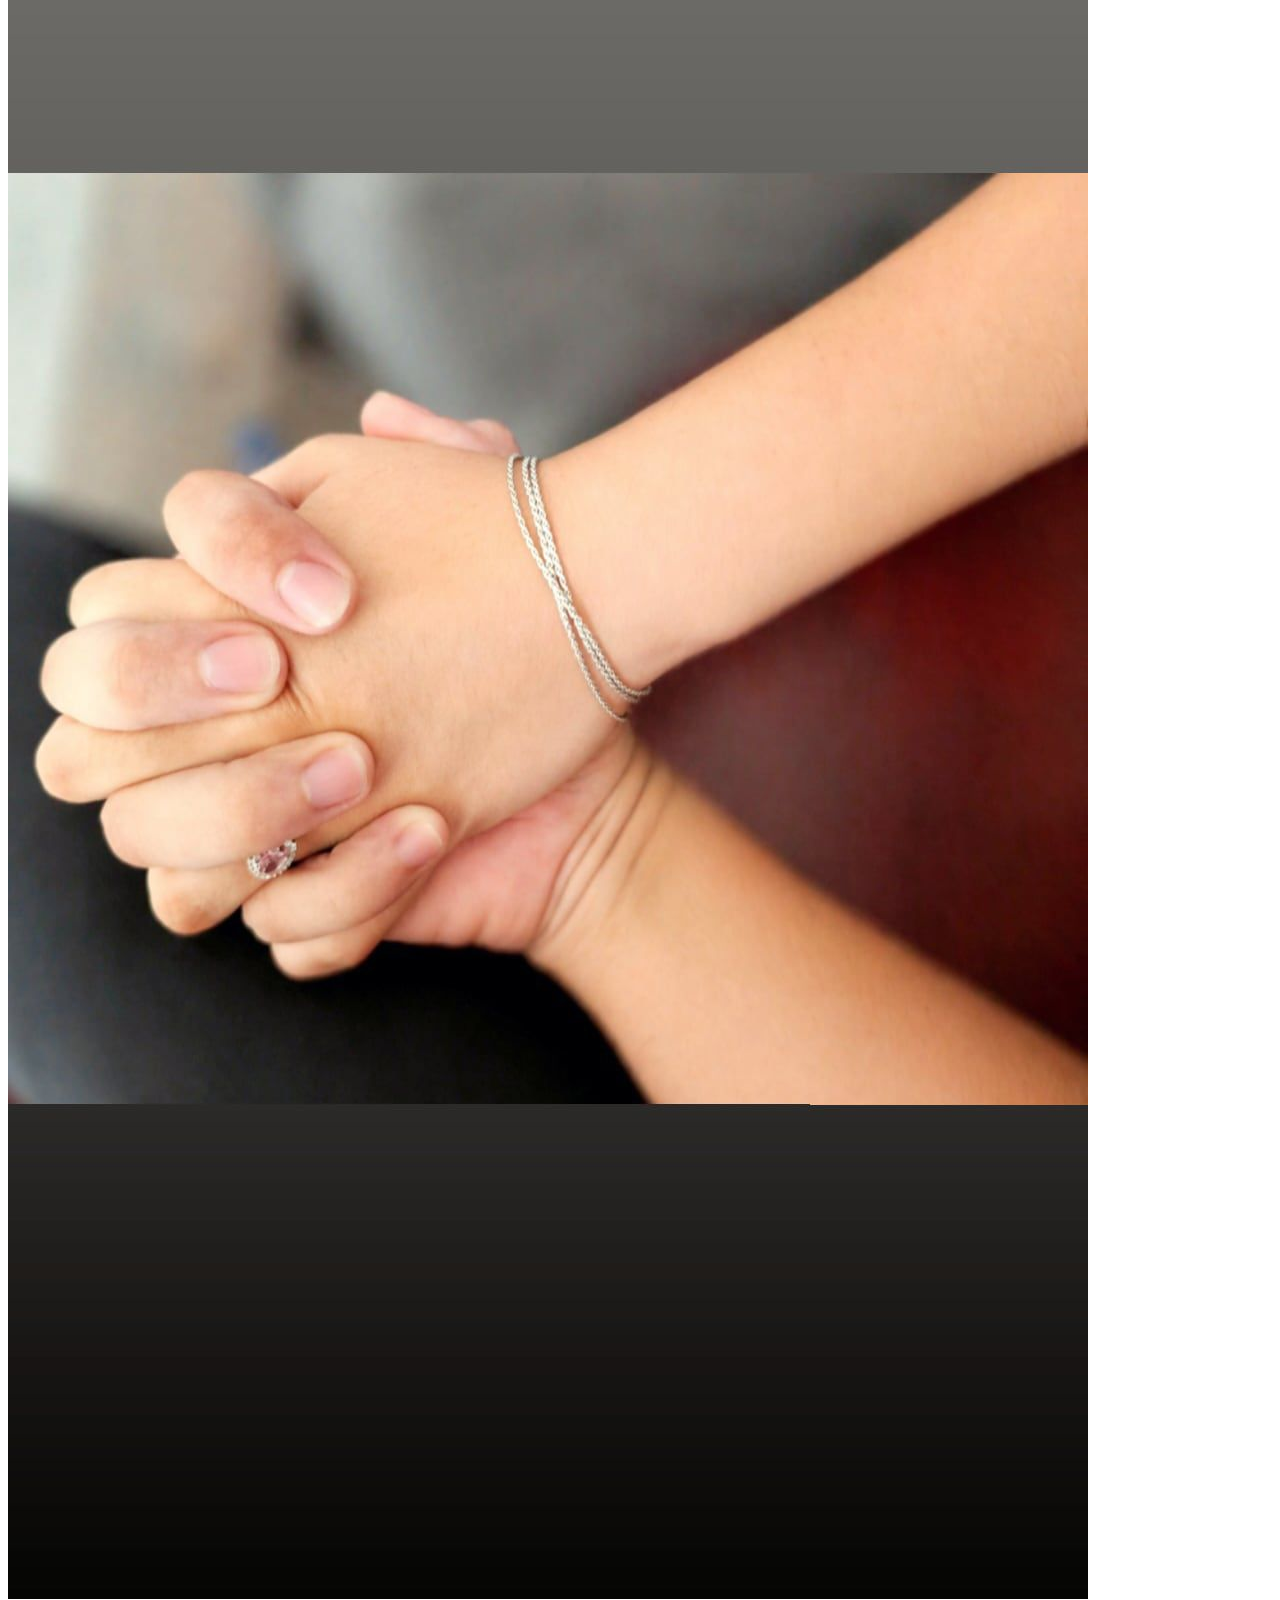
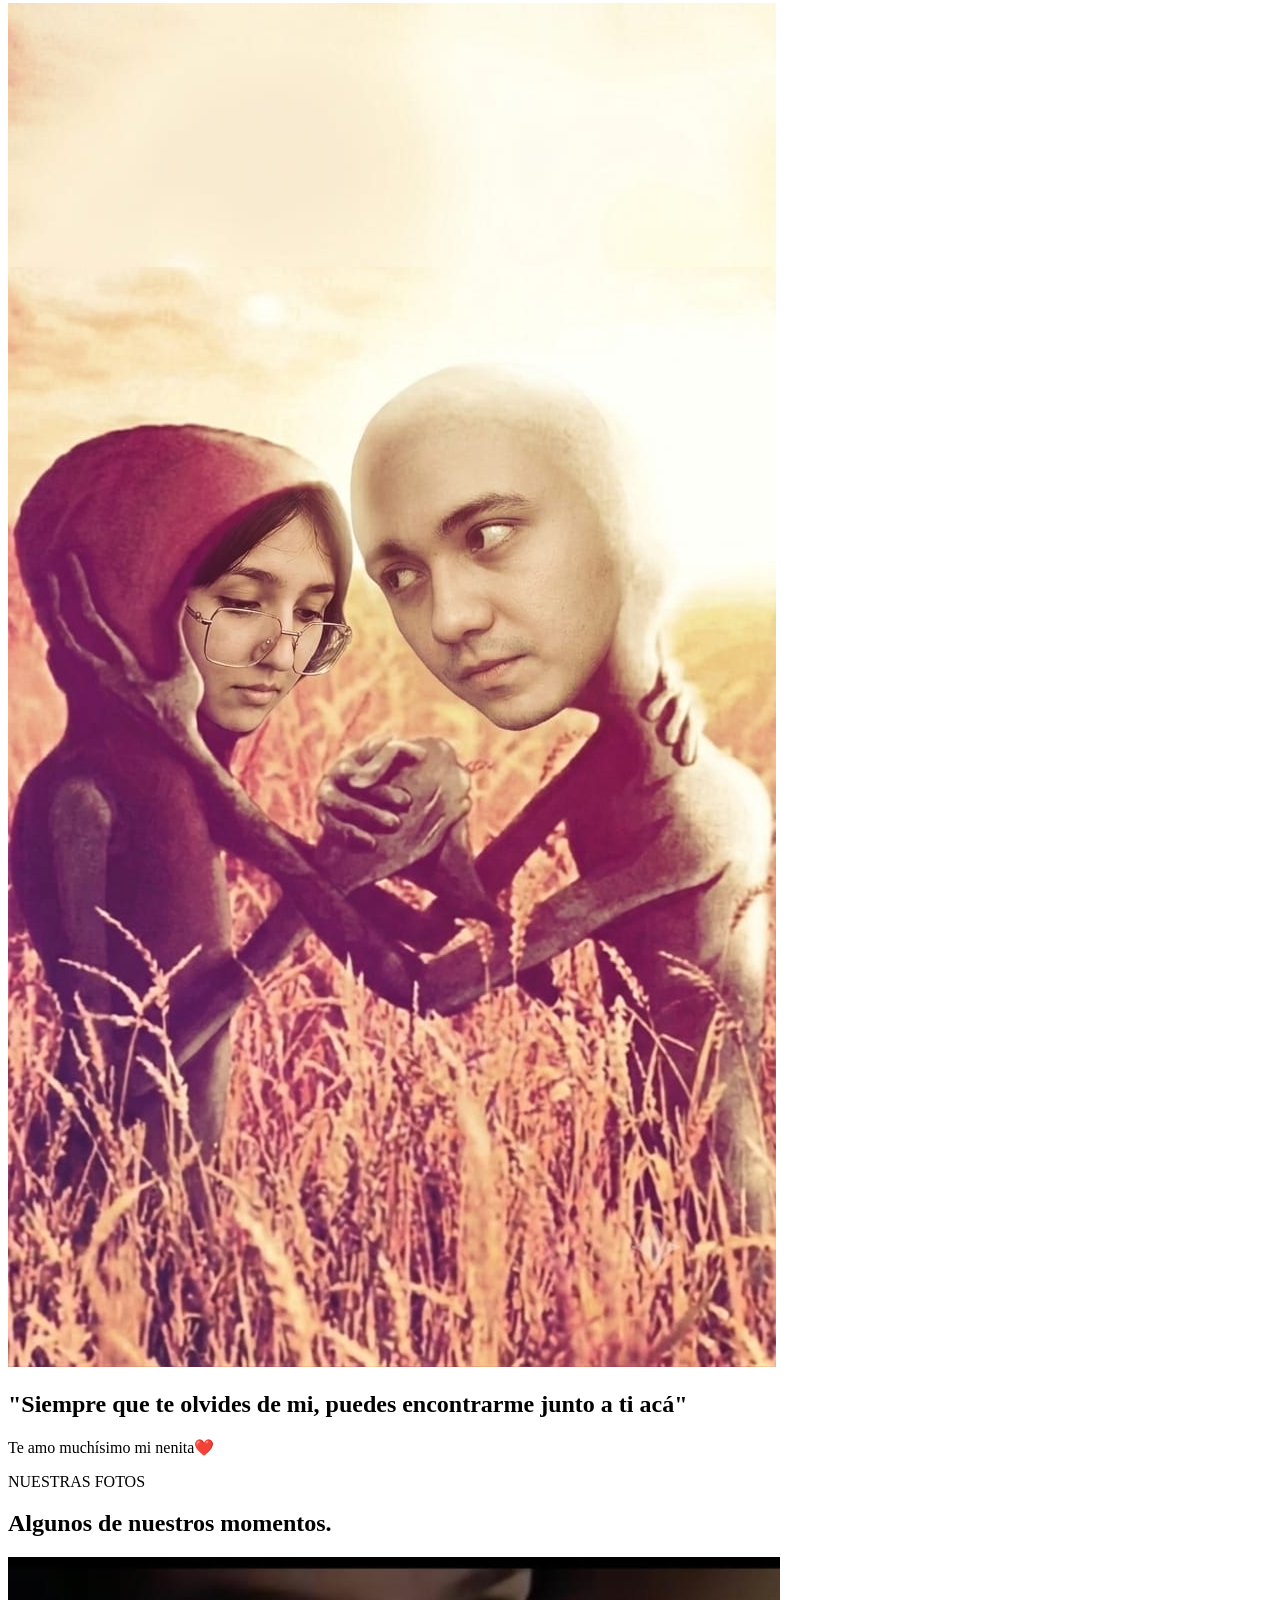
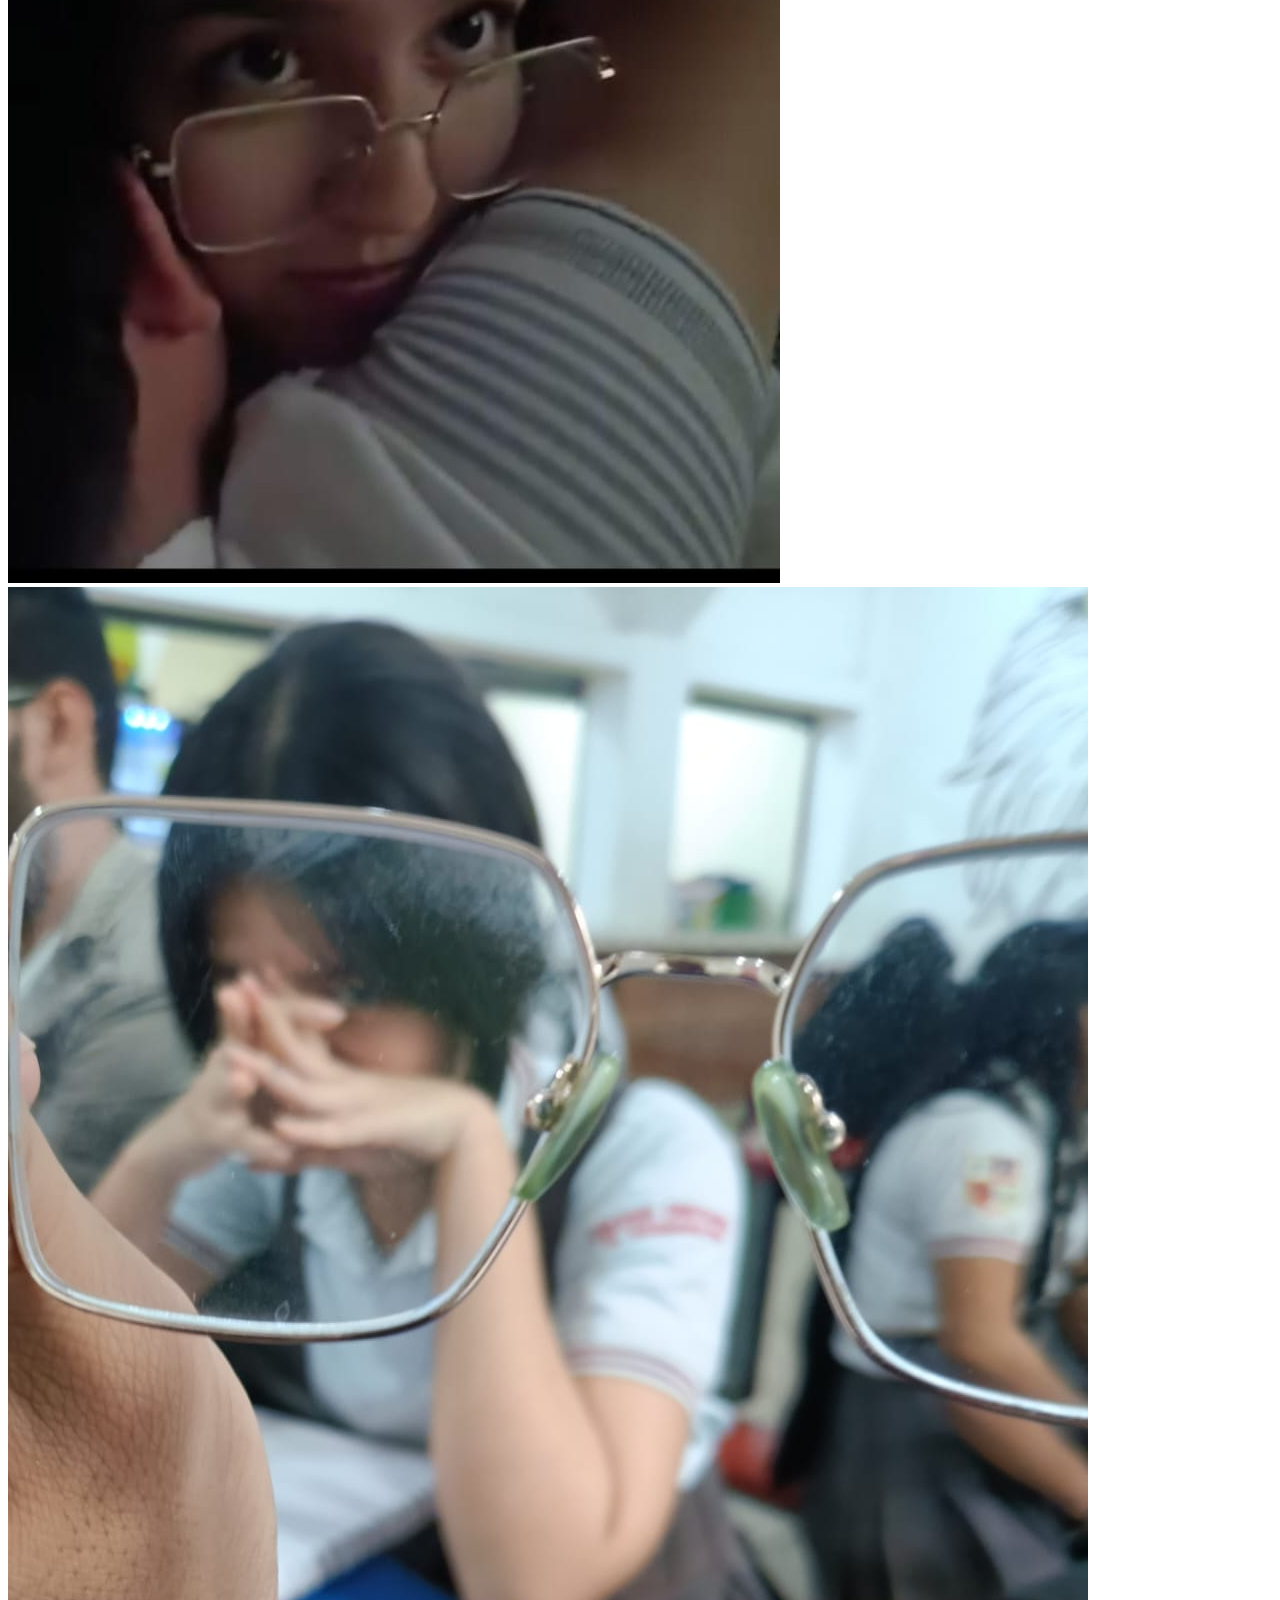
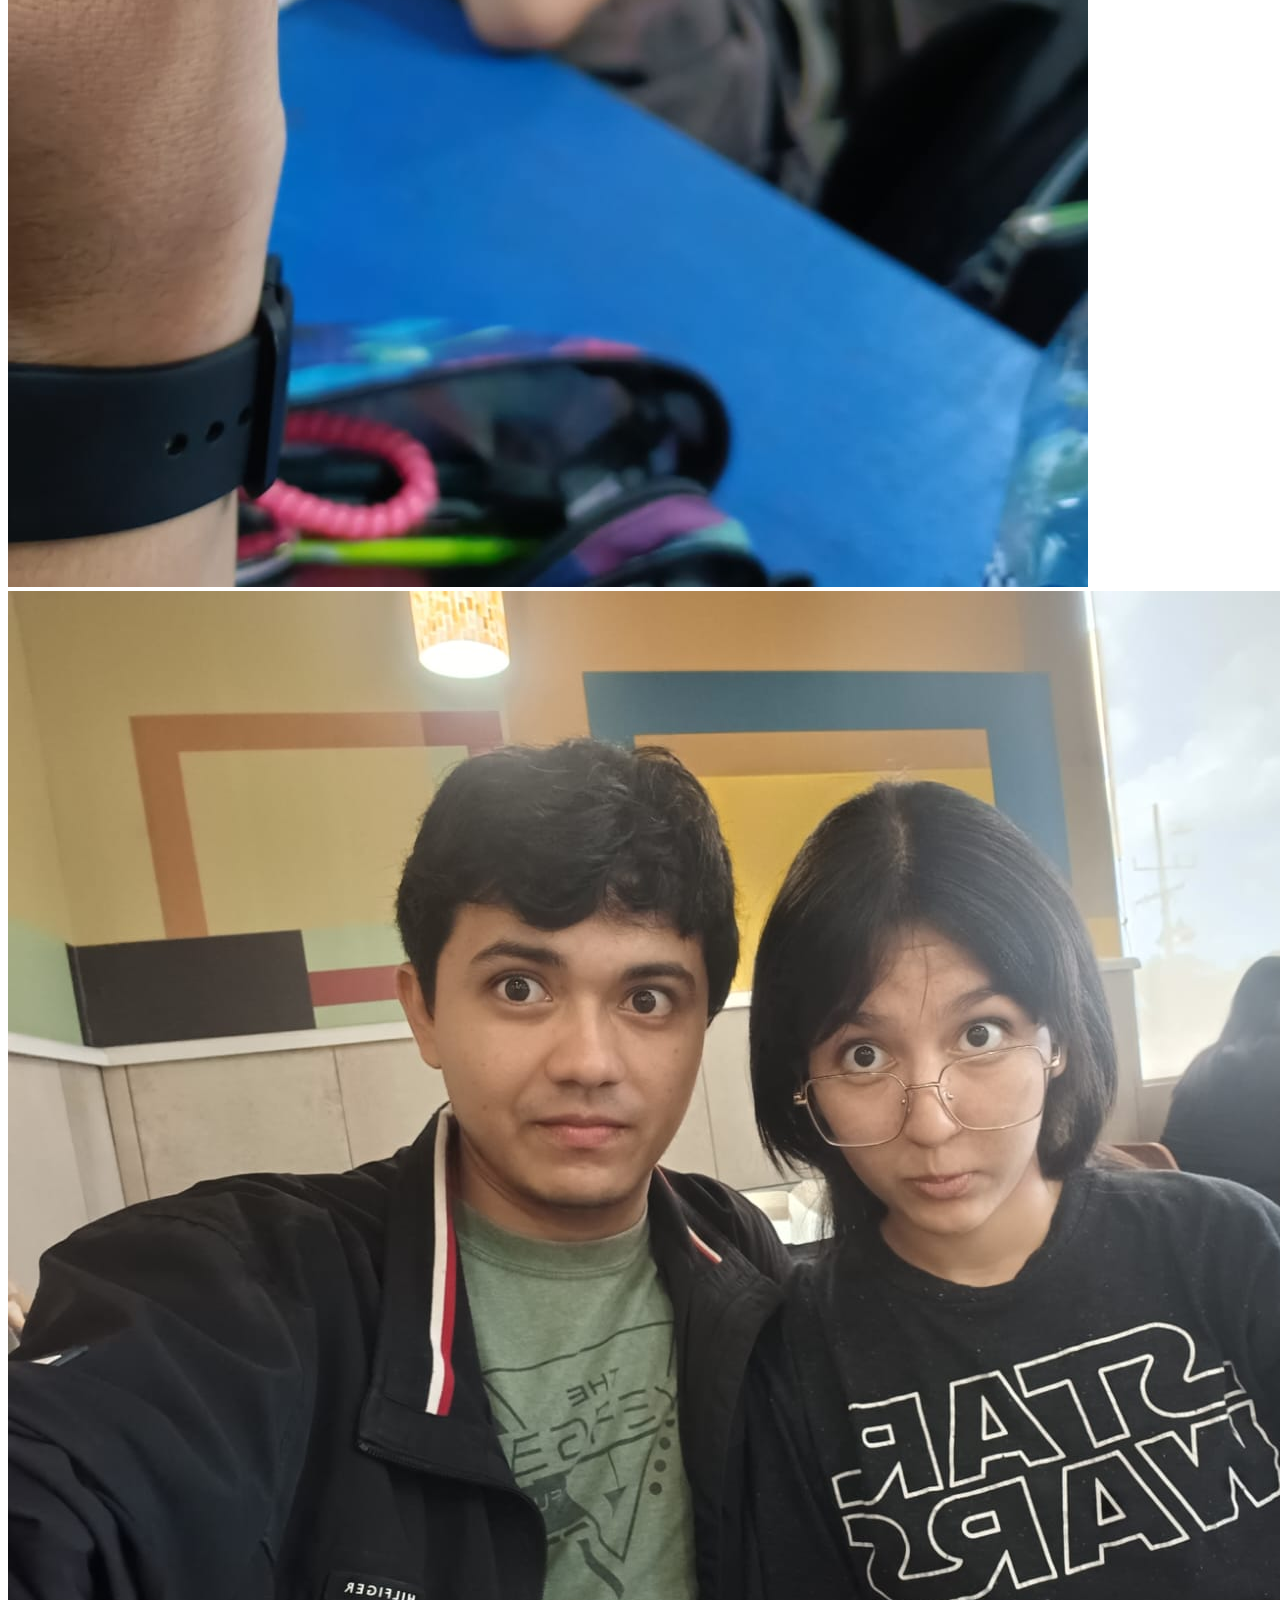
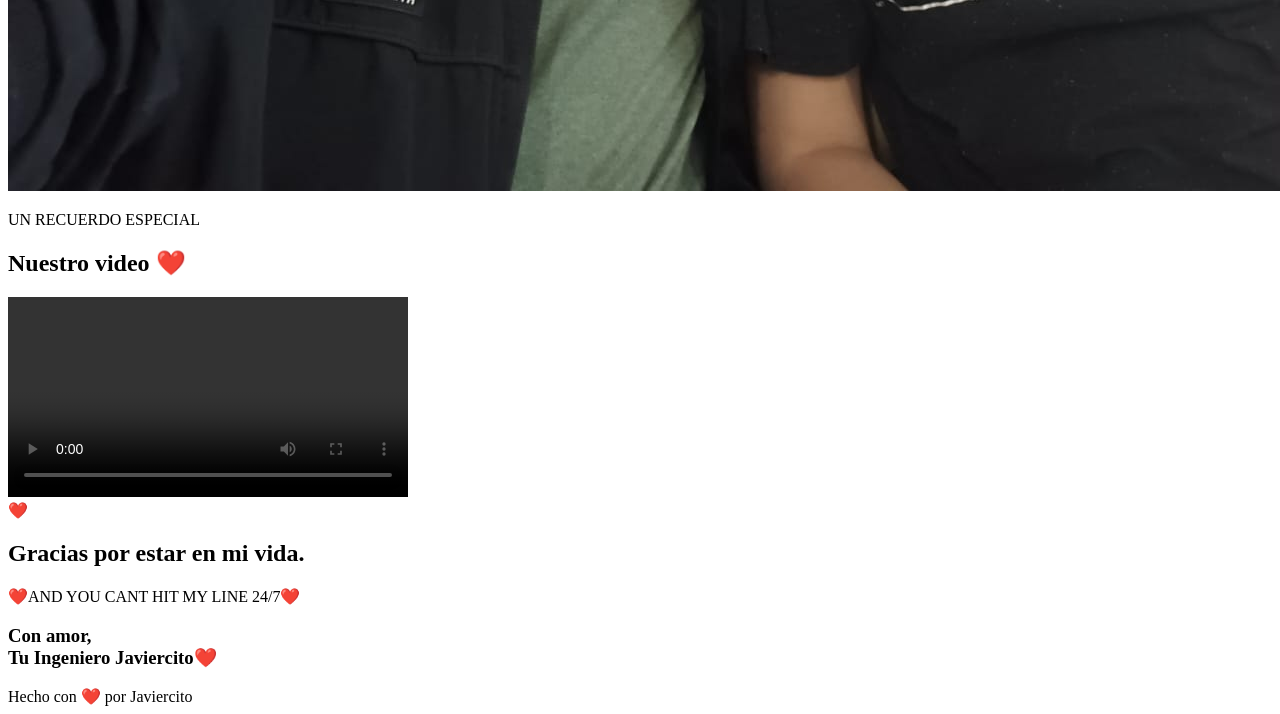
==== commit d3ed03a9: "Update stylesheet link and fix typos in index.html" ====
--- a/index.html
+++ b/index.html
@@ -1,379 +1,170 @@
 <!DOCTYPE html>
-
 <html lang="es">
 
-
-
 <head>
-
     <meta charset="UTF-8">
-
     <meta name="viewport" content="width=device-width, initial-scale=1.0">
-
-
 
     <title>Para ti mi tecolotita ❤️</title>
 
-
-
-    <link rel="stylesheet" href="style.css">
-
+    <link rel="stylesheet" href="estilo.css">
 </head>
-
-
 
 <body>
 
-
-
     <header>
 
-
-
         <nav>
-
             <div>❤️</div>
 
-
-
             <div>
-
                 <a href="#inicio">Inicio</a>
-
                 <a href="#recuerdos">Recuerdos</a>
-
                 <a href="#galeria">Galería</a>
-
                 <a href="#video">Video</a>
-
             </div>
-
         </nav>
-
-
 
         <div class="hero" id="inicio">
 
-
-
             <p>PARA MI PERSONA FAVORITA</p>
 
-
-
             <h1>
-
                 Para <span> mi tecolotita❤️</span>
-
             </h1>
 
-
-
             <p>
-
-                Deseo seguir gaurdadno mas recuerdos junto a ti❤️
-
+                Deseo seguir guardando más recuerdos junto a ti❤️
             </p>
 
-
-
             <a href="#recuerdos">
-
                 Ver nuestros recuerdos ❤️
-
             </a>
 
-
-
         </div>
-
-
 
     </header>
 
 
-
-
-
     <!-- RECUERDOS -->
-
-
 
     <section id="recuerdos">
 
-
-
-        <p>NUestros momentos</p>
-
-
+        <p>Nuestros momentos</p>
 
         <h2>
-
             Recuerdos que quiero
-
             <span>guardar para siempre.</span>
-
         </h2>
-
-
 
         <div class="cards">
 
-
+            <article>
+                <img src="imagen4.jpeg" alt="Recuerdo 1">
+            </article>
 
             <article>
-
-
-
-                <img src="imagen4.jpeg.jpeg" alt="Recuerdo 1">
-
-
-
-                
-
-
-
-                
-
-
+                <img src="imagen5.jpeg" alt="Recuerdo 2">
             </article>
 
-
-
-
-
             <article>
-
-
-
-                <img src="imagen5.jpeg.jpeg" alt="Recuerdo 2">
-
-
-
-                
-
-
+                <img src="imagen6.jpeg" alt="Recuerdo 3">
             </article>
 
-
-
-
-
-            <article>
-
-
-
-                <img src="imagen6.jpeg.jpeg" alt="Recuerdo 3">
-
-
-
-                
-
-
-            </article>
-
-
-
         </div>
-
-
 
     </section>
 
 
-
-
-
     <!-- FRASE -->
-
-
 
     <section class="quote">
 
-
-
         <h2>
-
-            "Siempre que te olvides de mi, puedes encontrarme junto a ti aca"
-
+            "Siempre que te olvides de mi, puedes encontrarme junto a ti acá"
         </h2>
 
-
-
         <p>
-
-            Te amo muchisimo mi nenita❤️
-
+            Te amo muchísimo mi nenita❤️
         </p>
-
-
 
     </section>
 
 
-
-
-
     <!-- GALERÍA -->
-
-
 
     <section id="galeria">
 
-
-
         <p>NUESTRAS FOTOS</p>
 
-
-
         <h2>
-
             Algunos de nuestros
-
             <span>momentos.</span>
-
         </h2>
-
-
 
         <div class="gallery">
 
-
-
             <img src="imagen1.jpeg" alt="Foto 1">
-
-
-
             <img src="imagen2.jpeg" alt="Foto 2">
-
-
-
             <img src="imagen3.jpeg" alt="Foto 3">
 
-
-
-
-
         </div>
-
-
 
     </section>
 
 
-
-
-
     <!-- VIDEO -->
-
-
 
     <section id="video">
 
-
-
         <p>UN RECUERDO ESPECIAL</p>
 
-
-
         <h2>
-
             Nuestro video ❤️
-
         </h2>
 
-
-
-        <video controls style="max-width: 400px; width: 100%; height: auto;" >
+        <video controls style="max-width: 400px; width: 100%; height: auto;">
             <source src="video2.mp4" type="video/mp4">
-
-
-
-    
-
             Tu navegador no soporta videos.
-
-
-
         </video>
-
-
 
     </section>
 
 
-
-
-
     <!-- FINAL -->
-
-
 
     <section class="final">
 
-
-
         <div>
-
             ❤️
-
         </div>
 
-
-
         <h2>
-
             Gracias por estar en mi vida.
-
         </h2>
 
-
-
         <p>
-
             ❤️AND YOU CANT HIT MY LINE 24/7❤️
-
         </p>
 
-
-
         <h3>
-
             Con amor,
-
             <br>
-
             Tu Ingeniero Javiercito❤️
-
         </h3>
-
-
 
     </section>
 
 
-
-
-
     <footer>
 
-
-
         Hecho con ❤️ por Javiercito
-
-
 
     </footer>
 
 
-
-
-
     <script src="script.js"></script>
-
-
 
 </body>
 
-
-
 </html>
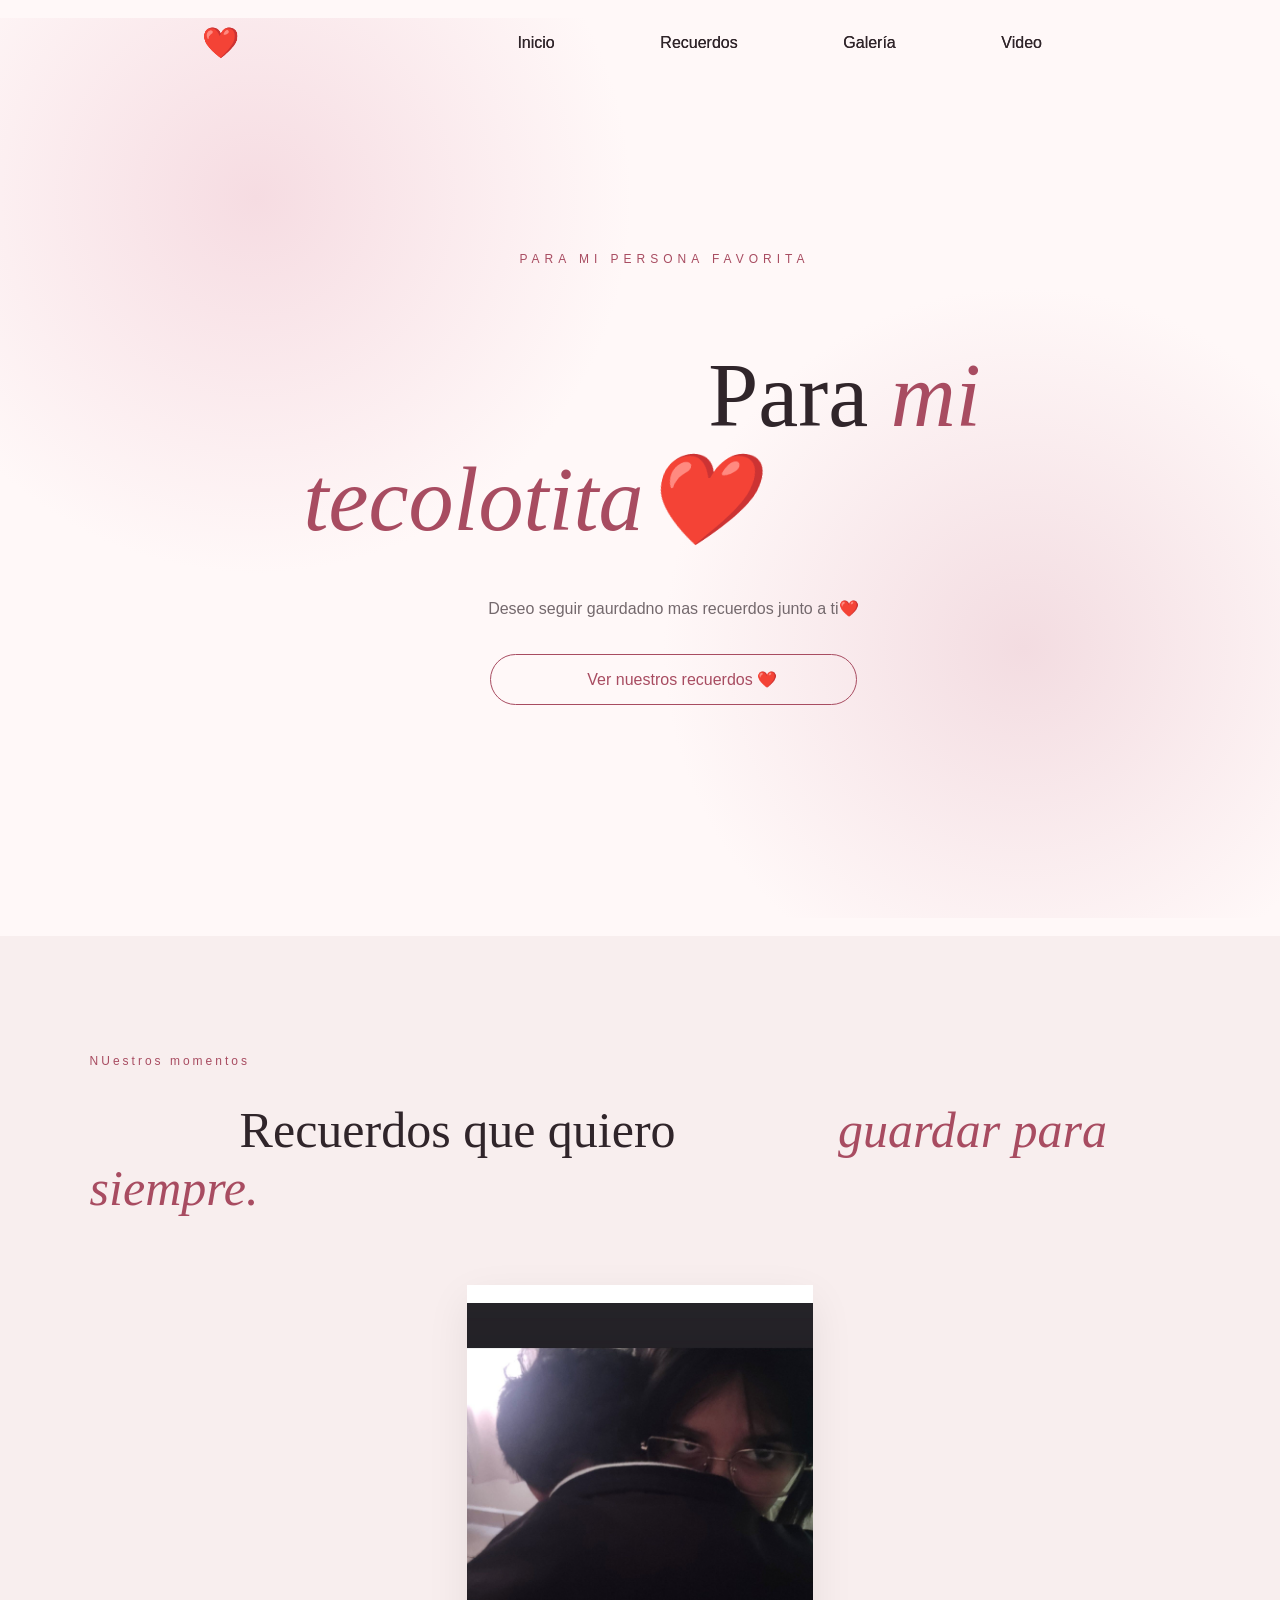
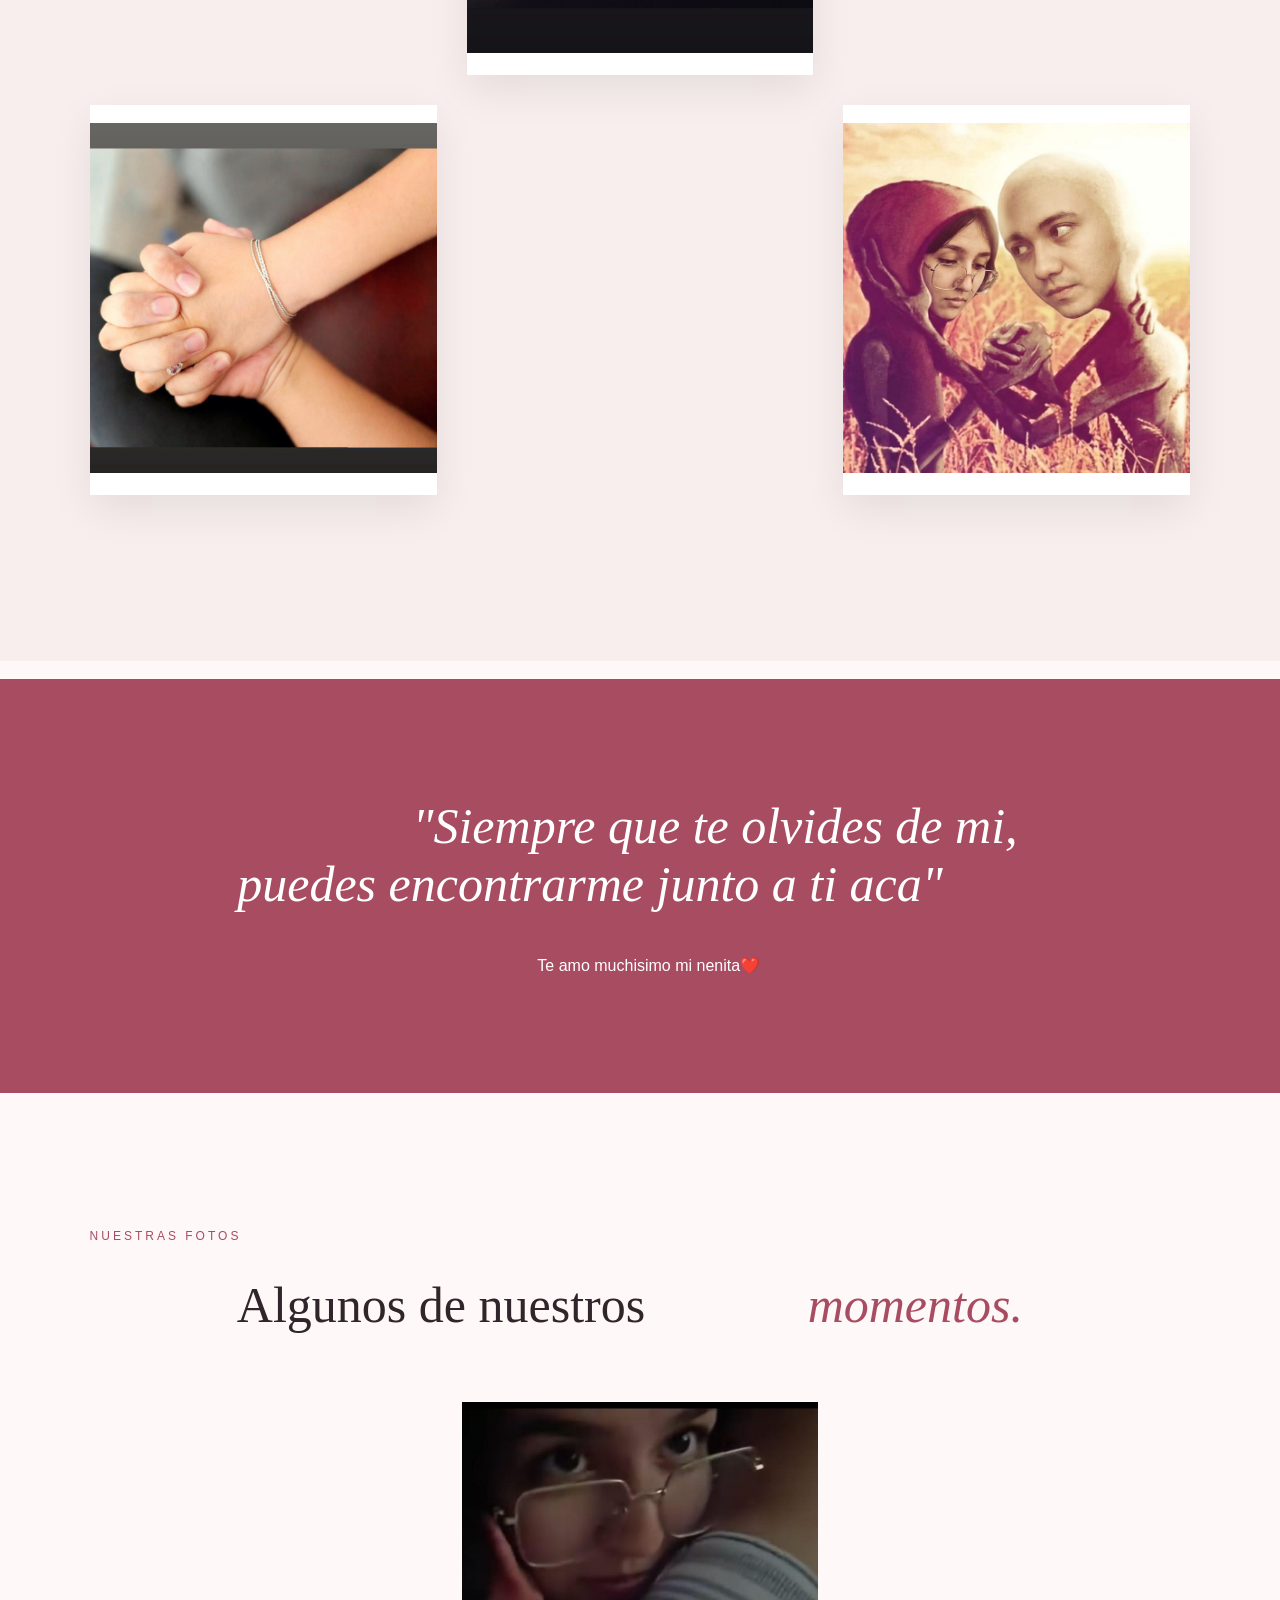
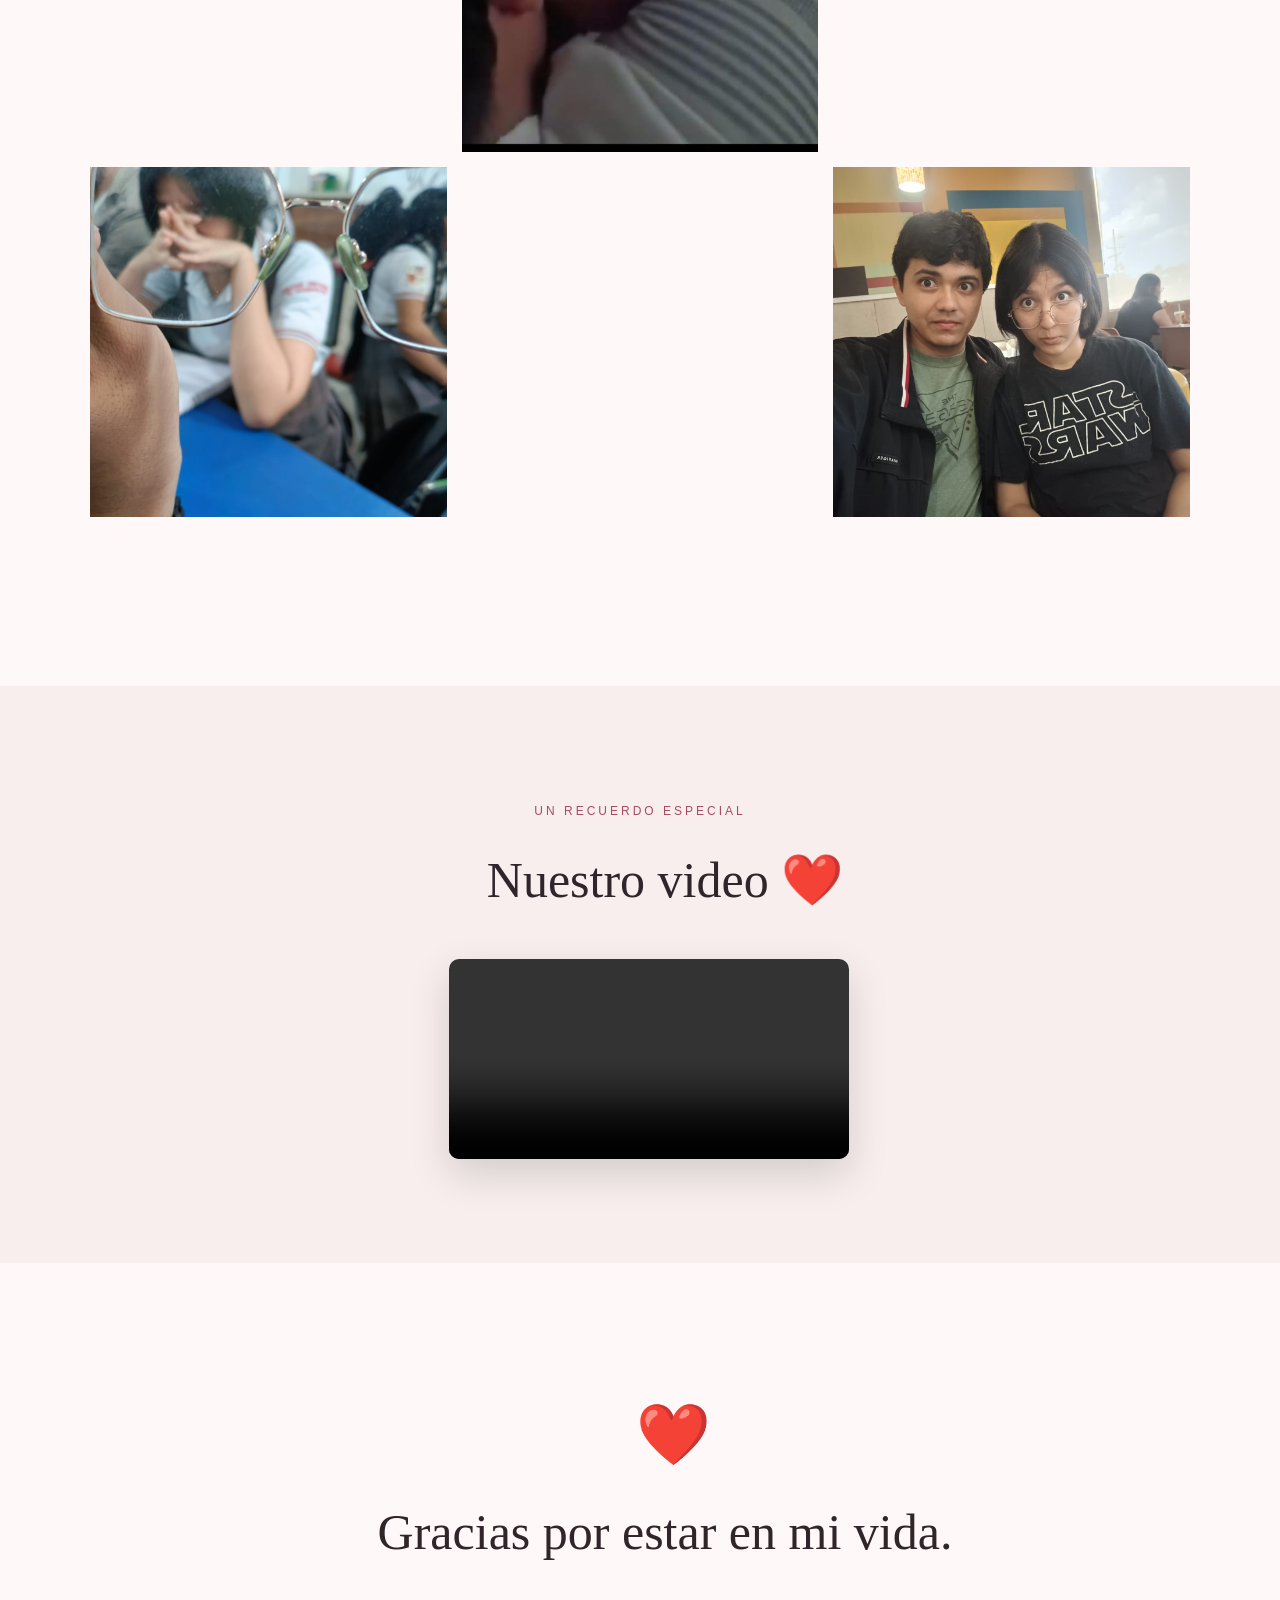
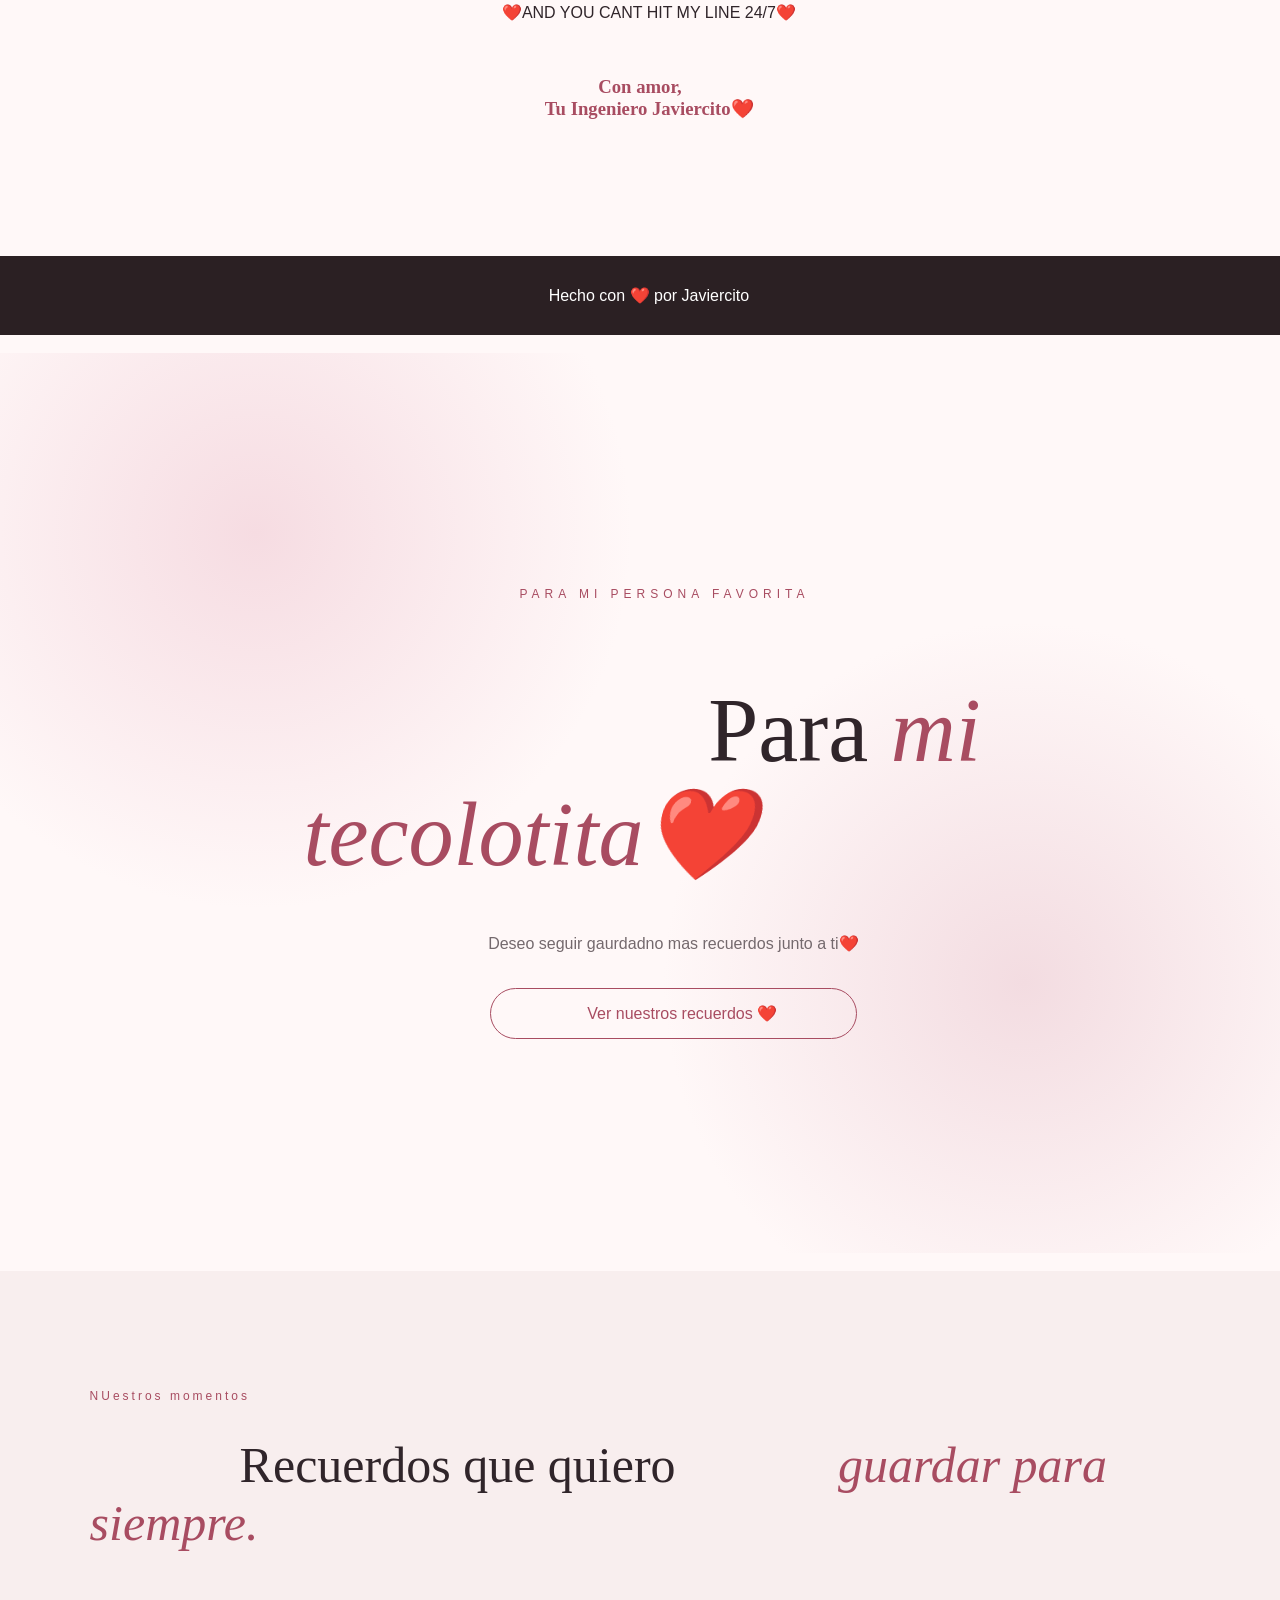
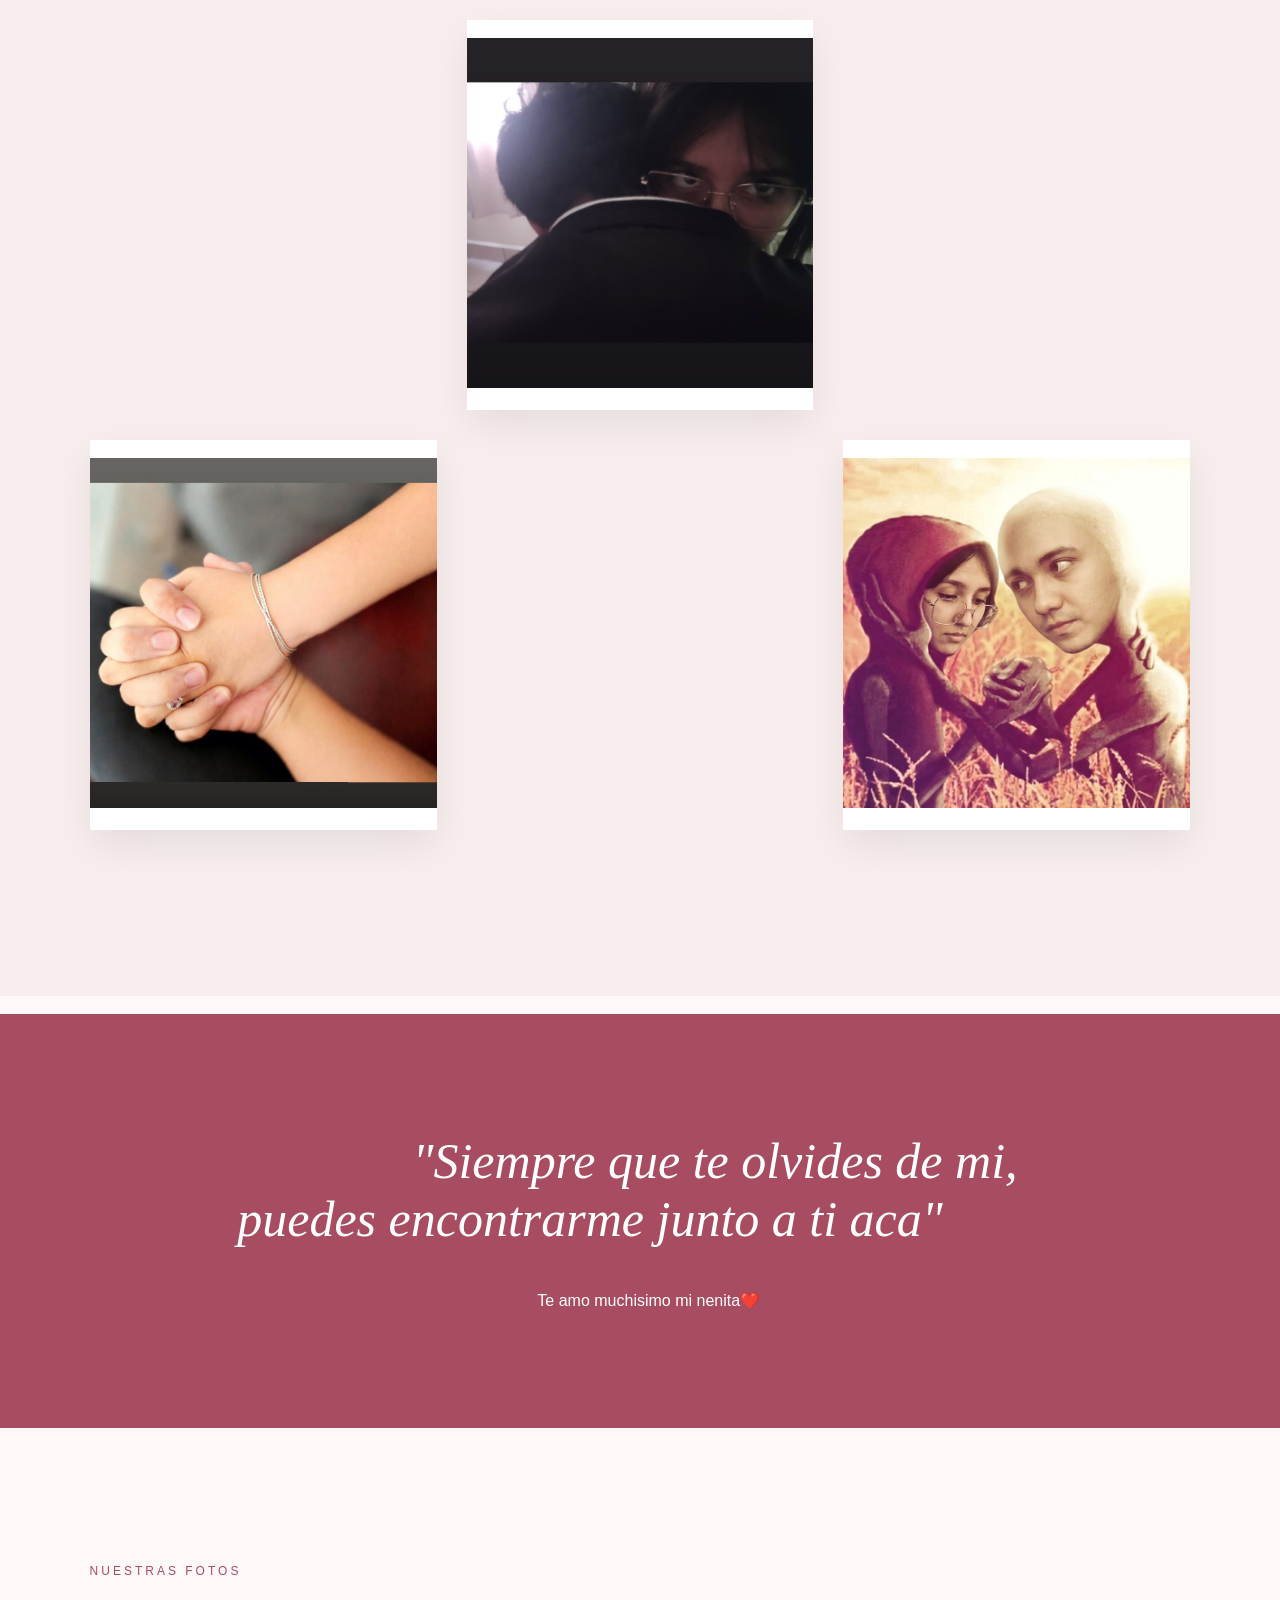
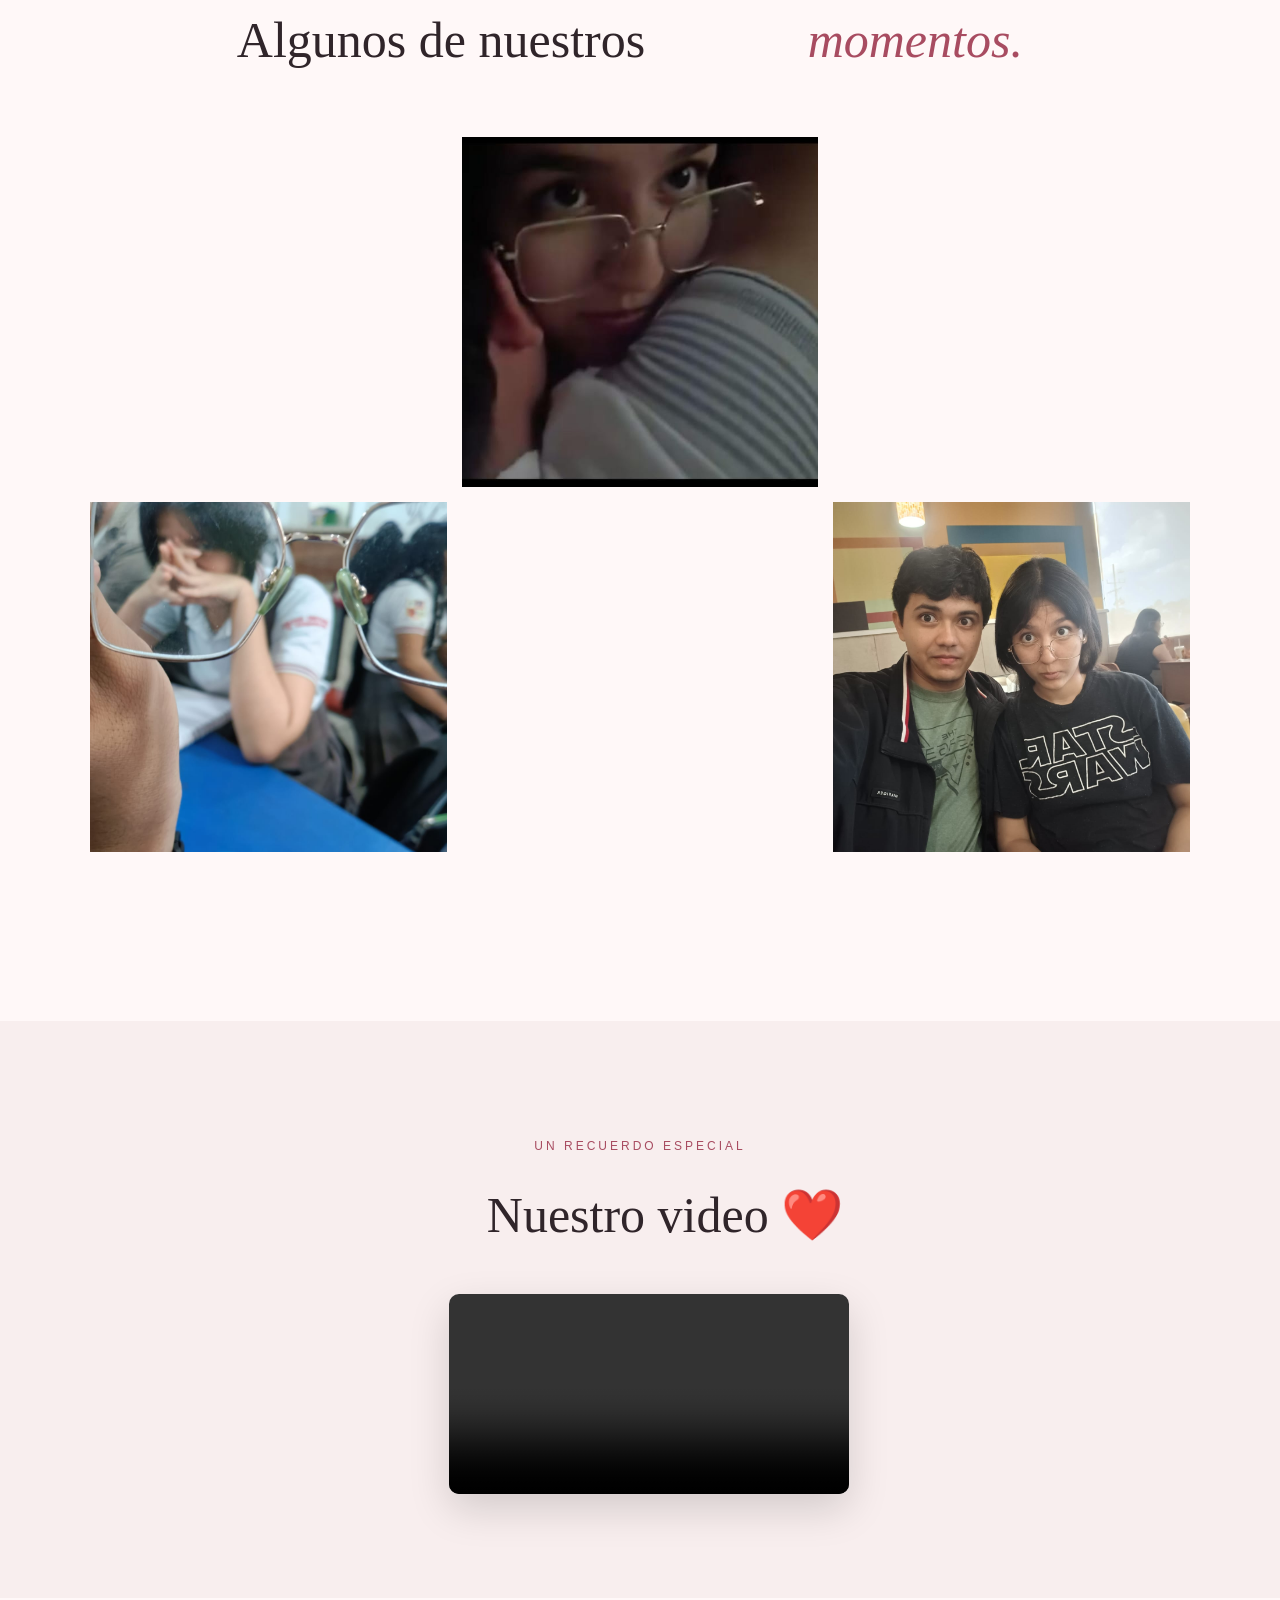
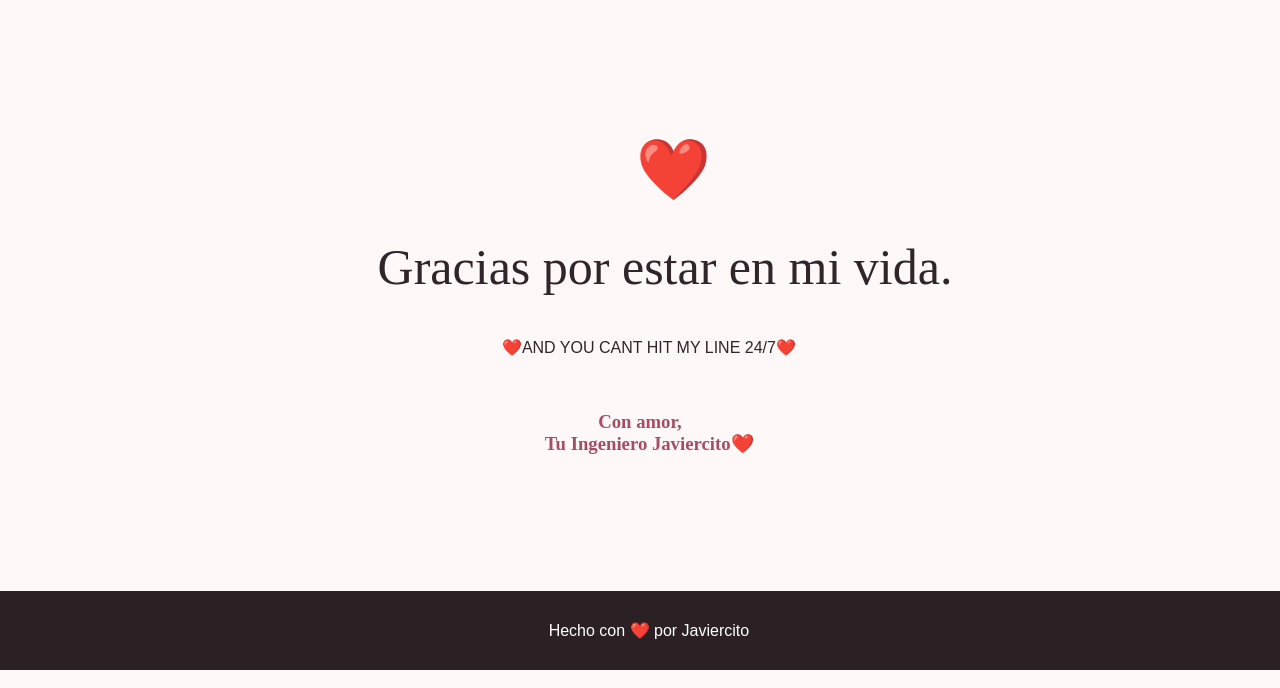
==== commit d1ecca68: "Update index.html" ====
--- a/index.html
+++ b/index.html
@@ -1,170 +1,758 @@
 <!DOCTYPE html>
+
 <html lang="es">
 
+
+
 <head>
-    <meta charset="UTF-8">
-    <meta name="viewport" content="width=device-width, initial-scale=1.0">
-
-    <title>Para ti mi tecolotita ❤️</title>
-
-    <link rel="stylesheet" href="estilo.css">
+
+    <meta charset="UTF-8">
+
+    <meta name="viewport" content="width=device-width, initial-scale=1.0">
+
+
+
+    <title>Para ti mi tecolotita ❤️</title>
+
+
+
+    <link rel="stylesheet" href="style.css">
+
 </head>
 
+
+
 <body>
 
-    <header>
-
-        <nav>
-            <div>❤️</div>
-
-            <div>
-                <a href="#inicio">Inicio</a>
-                <a href="#recuerdos">Recuerdos</a>
-                <a href="#galeria">Galería</a>
-                <a href="#video">Video</a>
-            </div>
-        </nav>
-
-        <div class="hero" id="inicio">
-
-            <p>PARA MI PERSONA FAVORITA</p>
-
-            <h1>
-                Para <span> mi tecolotita❤️</span>
-            </h1>
-
-            <p>
-                Deseo seguir guardando más recuerdos junto a ti❤️
-            </p>
-
-            <a href="#recuerdos">
-                Ver nuestros recuerdos ❤️
-            </a>
-
-        </div>
-
-    </header>
-
-
-    <!-- RECUERDOS -->
-
-    <section id="recuerdos">
-
-        <p>Nuestros momentos</p>
-
-        <h2>
-            Recuerdos que quiero
-            <span>guardar para siempre.</span>
-        </h2>
-
-        <div class="cards">
-
-            <article>
-                <img src="imagen4.jpeg" alt="Recuerdo 1">
-            </article>
-
-            <article>
-                <img src="imagen5.jpeg" alt="Recuerdo 2">
-            </article>
-
-            <article>
-                <img src="imagen6.jpeg" alt="Recuerdo 3">
-            </article>
-
-        </div>
-
-    </section>
-
-
-    <!-- FRASE -->
-
-    <section class="quote">
-
-        <h2>
-            "Siempre que te olvides de mi, puedes encontrarme junto a ti acá"
-        </h2>
-
-        <p>
-            Te amo muchísimo mi nenita❤️
-        </p>
-
-    </section>
-
-
-    <!-- GALERÍA -->
-
-    <section id="galeria">
-
-        <p>NUESTRAS FOTOS</p>
-
-        <h2>
-            Algunos de nuestros
-            <span>momentos.</span>
-        </h2>
-
-        <div class="gallery">
-
-            <img src="imagen1.jpeg" alt="Foto 1">
-            <img src="imagen2.jpeg" alt="Foto 2">
-            <img src="imagen3.jpeg" alt="Foto 3">
-
-        </div>
-
-    </section>
-
-
-    <!-- VIDEO -->
-
-    <section id="video">
-
-        <p>UN RECUERDO ESPECIAL</p>
-
-        <h2>
-            Nuestro video ❤️
-        </h2>
-
-        <video controls style="max-width: 400px; width: 100%; height: auto;">
-            <source src="video2.mp4" type="video/mp4">
-            Tu navegador no soporta videos.
-        </video>
-
-    </section>
-
-
-    <!-- FINAL -->
-
-    <section class="final">
-
-        <div>
-            ❤️
-        </div>
-
-        <h2>
-            Gracias por estar en mi vida.
-        </h2>
-
-        <p>
-            ❤️AND YOU CANT HIT MY LINE 24/7❤️
-        </p>
-
-        <h3>
-            Con amor,
-            <br>
-            Tu Ingeniero Javiercito❤️
-        </h3>
-
-    </section>
-
-
-    <footer>
-
-        Hecho con ❤️ por Javiercito
-
-    </footer>
-
-
-    <script src="script.js"></script>
+
+
+    <header>
+
+
+
+        <nav>
+
+            <div>❤️</div>
+
+
+
+            <div>
+
+                <a href="#inicio">Inicio</a>
+
+                <a href="#recuerdos">Recuerdos</a>
+
+                <a href="#galeria">Galería</a>
+
+                <a href="#video">Video</a>
+
+            </div>
+
+        </nav>
+
+
+
+        <div class="hero" id="inicio">
+
+
+
+            <p>PARA MI PERSONA FAVORITA</p>
+
+
+
+            <h1>
+
+                Para <span> mi tecolotita❤️</span>
+
+            </h1>
+
+
+
+            <p>
+
+                Deseo seguir gaurdadno mas recuerdos junto a ti❤️
+
+            </p>
+
+
+
+            <a href="#recuerdos">
+
+                Ver nuestros recuerdos ❤️
+
+            </a>
+
+
+
+        </div>
+
+
+
+    </header>
+
+
+
+
+
+    <!-- RECUERDOS -->
+
+
+
+    <section id="recuerdos">
+
+
+
+        <p>NUestros momentos</p>
+
+
+
+        <h2>
+
+            Recuerdos que quiero
+
+            <span>guardar para siempre.</span>
+
+        </h2>
+
+
+
+        <div class="cards">
+
+
+
+            <article>
+
+
+
+                <img src="imagen4.jpeg" alt="Recuerdo 1">
+
+
+
+                
+
+
+
+                
+
+
+            </article>
+
+
+
+
+
+            <article>
+
+
+
+                <img src="imagen5.jpeg" alt="Recuerdo 2">
+
+
+
+                
+
+
+            </article>
+
+
+
+
+
+            <article>
+
+
+
+                <img src="imagen6.jpeg" alt="Recuerdo 3">
+
+
+
+                
+
+
+            </article>
+
+
+
+        </div>
+
+
+
+    </section>
+
+
+
+
+
+    <!-- FRASE -->
+
+
+
+    <section class="quote">
+
+
+
+        <h2>
+
+            "Siempre que te olvides de mi, puedes encontrarme junto a ti aca"
+
+        </h2>
+
+
+
+        <p>
+
+            Te amo muchisimo mi nenita❤️
+
+        </p>
+
+
+
+    </section>
+
+
+
+
+
+    <!-- GALERÍA -->
+
+
+
+    <section id="galeria">
+
+
+
+        <p>NUESTRAS FOTOS</p>
+
+
+
+        <h2>
+
+            Algunos de nuestros
+
+            <span>momentos.</span>
+
+        </h2>
+
+
+
+        <div class="gallery">
+
+
+
+            <img src="imagen1.jpeg" alt="Foto 1">
+
+
+
+            <img src="imagen2.jpeg" alt="Foto 2">
+
+
+
+            <img src="imagen3.jpeg" alt="Foto 3">
+
+
+
+
+
+        </div>
+
+
+
+    </section>
+
+
+
+
+
+    <!-- VIDEO -->
+
+
+
+    <section id="video">
+
+
+
+        <p>UN RECUERDO ESPECIAL</p>
+
+
+
+        <h2>
+
+            Nuestro video ❤️
+
+        </h2>
+
+
+
+        <video controls style="max-width: 400px; width: 100%; height: auto;" >
+            <source src="video2.mp4" type="video/mp4">
+
+
+
+    
+
+            Tu navegador no soporta videos.
+
+
+
+        </video>
+
+
+
+    </section>
+
+
+
+
+
+    <!-- FINAL -->
+
+
+
+    <section class="final">
+
+
+
+        <div>
+
+            ❤️
+
+        </div>
+
+
+
+        <h2>
+
+            Gracias por estar en mi vida.
+
+        </h2>
+
+
+
+        <p>
+
+            ❤️AND YOU CANT HIT MY LINE 24/7❤️
+
+        </p>
+
+
+
+        <h3>
+
+            Con amor,
+
+            <br>
+
+            Tu Ingeniero Javiercito❤️
+
+        </h3>
+
+
+
+    </section>
+
+
+
+
+
+    <footer>
+
+
+
+        Hecho con ❤️ por Javiercito
+
+
+
+    </footer>
+
+
+
+
+
+    <script src="script.js"></script>
+
+
 
 </body>
 
+
+
 </html>
+<!DOCTYPE html>
+
+<html lang="es">
+
+
+
+<head>
+
+    <meta charset="UTF-8">
+
+    <meta name="viewport" content="width=device-width, initial-scale=1.0">
+
+
+
+    <title>Para ti mi tecolotita ❤️</title>
+
+
+
+    <link rel="stylesheet" href="style.css">
+
+</head>
+
+
+
+<body>
+
+
+
+    <header>
+
+
+
+        <nav>
+
+            <div>❤️</div>
+
+
+
+            <div>
+
+                <a href="#inicio">Inicio</a>
+
+                <a href="#recuerdos">Recuerdos</a>
+
+                <a href="#galeria">Galería</a>
+
+                <a href="#video">Video</a>
+
+            </div>
+
+        </nav>
+
+
+
+        <div class="hero" id="inicio">
+
+
+
+            <p>PARA MI PERSONA FAVORITA</p>
+
+
+
+            <h1>
+
+                Para <span> mi tecolotita❤️</span>
+
+            </h1>
+
+
+
+            <p>
+
+                Deseo seguir gaurdadno mas recuerdos junto a ti❤️
+
+            </p>
+
+
+
+            <a href="#recuerdos">
+
+                Ver nuestros recuerdos ❤️
+
+            </a>
+
+
+
+        </div>
+
+
+
+    </header>
+
+
+
+
+
+    <!-- RECUERDOS -->
+
+
+
+    <section id="recuerdos">
+
+
+
+        <p>NUestros momentos</p>
+
+
+
+        <h2>
+
+            Recuerdos que quiero
+
+            <span>guardar para siempre.</span>
+
+        </h2>
+
+
+
+        <div class="cards">
+
+
+
+            <article>
+
+
+
+                <img src="imagen4.jpeg" alt="Recuerdo 1">
+
+
+
+                
+
+
+
+                
+
+
+            </article>
+
+
+
+
+
+            <article>
+
+
+
+                <img src="imagen5.jpeg" alt="Recuerdo 2">
+
+
+
+                
+
+
+            </article>
+
+
+
+
+
+            <article>
+
+
+
+                <img src="imagen6.jpeg" alt="Recuerdo 3">
+
+
+
+                
+
+
+            </article>
+
+
+
+        </div>
+
+
+
+    </section>
+
+
+
+
+
+    <!-- FRASE -->
+
+
+
+    <section class="quote">
+
+
+
+        <h2>
+
+            "Siempre que te olvides de mi, puedes encontrarme junto a ti aca"
+
+        </h2>
+
+
+
+        <p>
+
+            Te amo muchisimo mi nenita❤️
+
+        </p>
+
+
+
+    </section>
+
+
+
+
+
+    <!-- GALERÍA -->
+
+
+
+    <section id="galeria">
+
+
+
+        <p>NUESTRAS FOTOS</p>
+
+
+
+        <h2>
+
+            Algunos de nuestros
+
+            <span>momentos.</span>
+
+        </h2>
+
+
+
+        <div class="gallery">
+
+
+
+            <img src="imagen1.jpeg" alt="Foto 1">
+
+
+
+            <img src="imagen2.jpeg" alt="Foto 2">
+
+
+
+            <img src="imagen3.jpeg" alt="Foto 3">
+
+
+
+
+
+        </div>
+
+
+
+    </section>
+
+
+
+
+
+    <!-- VIDEO -->
+
+
+
+    <section id="video">
+
+
+
+        <p>UN RECUERDO ESPECIAL</p>
+
+
+
+        <h2>
+
+            Nuestro video ❤️
+
+        </h2>
+
+
+
+        <video controls style="max-width: 400px; width: 100%; height: auto;" >
+            <source src="video2.mp4" type="video/mp4">
+
+
+
+    
+
+            Tu navegador no soporta videos.
+
+
+
+        </video>
+
+
+
+    </section>
+
+
+
+
+
+    <!-- FINAL -->
+
+
+
+    <section class="final">
+
+
+
+        <div>
+
+            ❤️
+
+        </div>
+
+
+
+        <h2>
+
+            Gracias por estar en mi vida.
+
+        </h2>
+
+
+
+        <p>
+
+            ❤️AND YOU CANT HIT MY LINE 24/7❤️
+
+        </p>
+
+
+
+        <h3>
+
+            Con amor,
+
+            <br>
+
+            Tu Ingeniero Javiercito❤️
+
+        </h3>
+
+
+
+    </section>
+
+
+
+
+
+    <footer>
+
+
+
+        Hecho con ❤️ por Javiercito
+
+
+
+    </footer>
+
+
+
+
+
+    <script src="script.js"></script>
+
+
+
+</body>
+
+
+
+</html>
--- a/style.css
+++ b/style.css
@@ -0,0 +1,339 @@
+* {
+    margin: 0;
+    padding: 0;
+    box-sizing: border-box;
+}
+
+html {
+    scroll-behavior: smooth;
+}
+
+body {
+    font-family: Arial, sans-serif;
+    background: #fff8f8;
+    color: #30252a;
+}
+
+nav {
+    position: absolute;
+    top: 0;
+    left: 0;
+    width: 100%;
+
+    display: flex;
+    justify-content: space-between;
+    align-items: center;
+
+    padding: 25px 7%;
+
+    z-index: 10;
+}
+
+nav div:first-child {
+    font-size: 30px;
+}
+
+nav a {
+    color: #30252a;
+    text-decoration: none;
+    margin-left: 30px;
+}
+
+nav a:hover {
+    color: #a84c61;
+}
+
+header {
+    min-height: 100vh;
+
+    background:
+        radial-gradient(
+            circle at 20% 20%,
+            #f6dce2,
+            transparent 30%
+        ),
+        radial-gradient(
+            circle at 80% 70%,
+            #f3dce1,
+            transparent 30%
+        );
+
+    display: flex;
+    justify-content: center;
+    align-items: center;
+
+    text-align: center;
+}
+
+.hero {
+    max-width: 800px;
+    padding: 30px;
+}
+
+.hero p:first-child {
+    color: #a84c61;
+    letter-spacing: 5px;
+    font-size: 12px;
+}
+
+.hero h1 {
+    font-family: Georgia, serif;
+    font-size: 90px;
+    font-weight: normal;
+    margin: 25px 0;
+}
+
+.hero h1 span {
+    color: #a84c61;
+    font-style: italic;
+}
+
+.hero p {
+    color: #74696d;
+    line-height: 1.8;
+    margin-bottom: 30px;
+}
+
+.hero a {
+    display: inline-block;
+
+    padding: 15px 25px;
+
+    border: 1px solid #a84c61;
+    border-radius: 30px;
+
+    color: #a84c61;
+    text-decoration: none;
+}
+
+.hero a:hover {
+    background: #a84c61;
+    color: white;
+}
+
+
+/* SECCIONES */
+
+section {
+    padding: 100px 7%;
+}
+
+section > p:first-child {
+    color: #a84c61;
+    letter-spacing: 3px;
+    font-size: 12px;
+}
+
+section h2 {
+    font-family: Georgia, serif;
+    font-size: 50px;
+    font-weight: normal;
+    margin: 15px 0 50px;
+}
+
+section h2 span {
+    color: #a84c61;
+    font-style: italic;
+}
+
+
+/* CARDS */
+
+#recuerdos {
+    background: #f8eeee;
+}
+
+.cards {
+    display: grid;
+
+    grid-template-columns:
+        repeat(3, 1fr);
+
+    gap: 30px;
+}
+
+.cards article {
+    background: white;
+
+    box-shadow:
+        0 15px 40px rgba(0,0,0,0.08);
+}
+
+.cards img {
+    width: 100%;
+    height: 350px;
+
+    object-fit: cover;
+}
+
+.cards article > *:not(img) {
+    margin-left: 25px;
+    margin-right: 25px;
+}
+
+.cards small {
+    display: block;
+
+    color: #a84c61;
+
+    margin-top: 25px;
+}
+
+.cards h3 {
+    font-family: Georgia, serif;
+    font-size: 28px;
+
+    margin-top: 10px;
+}
+
+.cards p {
+    color: #74696d;
+    line-height: 1.7;
+
+    padding-bottom: 30px;
+}
+
+
+/* FRASE */
+
+.quote {
+    background: #a84c61;
+
+    color: white;
+
+    text-align: center;
+}
+
+.quote h2 {
+    max-width: 900px;
+    margin: auto;
+
+    font-style: italic;
+}
+
+.quote p {
+    margin-top: 25px;
+}
+
+
+/* GALERÍA */
+
+.gallery {
+    display: grid;
+
+    grid-template-columns:
+        repeat(3, 1fr);
+
+    gap: 15px;
+}
+
+.gallery img {
+    width: 100%;
+    height: 350px;
+
+    object-fit: cover;
+
+    transition: 0.4s;
+
+    cursor: pointer;
+}
+
+.gallery img:hover {
+    transform: scale(1.03);
+}
+
+
+/* VIDEO */
+
+#video {
+    background: #f8eeee;
+    text-align: center;
+}
+
+#video video {
+    width: 90%;
+    max-width: 250px; /* Cambia este número para regular el tamaño máximo (ej. 350px si lo quieres aún más chico) */
+    border-radius: 10px;
+    box-shadow: 0 15px 40px rgba(0,0,0,0.15);
+}
+
+
+/* FINAL */
+
+.final {
+    text-align: center;
+}
+
+.final div {
+    font-size: 60px;
+}
+
+.final h2 {
+    margin-bottom: 20px;
+}
+
+.final p {
+    max-width: 600px;
+    margin: auto;
+
+    line-height: 1.8;
+}
+
+.final h3 {
+    font-family: Georgia, serif;
+    color: #a84c61;
+
+    margin-top: 30px;
+}
+
+
+/* FOOTER */
+
+footer {
+    background: #2b2023;
+
+    color: white;
+
+    text-align: center;
+
+    padding: 30px;
+}
+
+
+/* CELULAR */
+
+@media (max-width: 700px) {
+
+    nav {
+        padding: 20px;
+    }
+
+    nav a {
+        margin-left: 10px;
+        font-size: 12px;
+    }
+
+    .hero h1 {
+        font-size: 60px;
+    }
+
+    .cards {
+        grid-template-columns: 1fr;
+    }
+
+    .gallery {
+        grid-template-columns: 1fr;
+    }
+
+    section {
+        padding: 70px 20px;
+    }
+
+    section h2 {
+        font-size: 40px;
+    }
+
+    #video video {
+        width: 100%;
+    }
+}
--- a/style.css
+++ b/style.css
@@ -0,0 +1,339 @@
+* {
+    margin: 0;
+    padding: 0;
+    box-sizing: border-box;
+}
+
+html {
+    scroll-behavior: smooth;
+}
+
+body {
+    font-family: Arial, sans-serif;
+    background: #fff8f8;
+    color: #30252a;
+}
+
+nav {
+    position: absolute;
+    top: 0;
+    left: 0;
+    width: 100%;
+
+    display: flex;
+    justify-content: space-between;
+    align-items: center;
+
+    padding: 25px 7%;
+
+    z-index: 10;
+}
+
+nav div:first-child {
+    font-size: 30px;
+}
+
+nav a {
+    color: #30252a;
+    text-decoration: none;
+    margin-left: 30px;
+}
+
+nav a:hover {
+    color: #a84c61;
+}
+
+header {
+    min-height: 100vh;
+
+    background:
+        radial-gradient(
+            circle at 20% 20%,
+            #f6dce2,
+            transparent 30%
+        ),
+        radial-gradient(
+            circle at 80% 70%,
+            #f3dce1,
+            transparent 30%
+        );
+
+    display: flex;
+    justify-content: center;
+    align-items: center;
+
+    text-align: center;
+}
+
+.hero {
+    max-width: 800px;
+    padding: 30px;
+}
+
+.hero p:first-child {
+    color: #a84c61;
+    letter-spacing: 5px;
+    font-size: 12px;
+}
+
+.hero h1 {
+    font-family: Georgia, serif;
+    font-size: 90px;
+    font-weight: normal;
+    margin: 25px 0;
+}
+
+.hero h1 span {
+    color: #a84c61;
+    font-style: italic;
+}
+
+.hero p {
+    color: #74696d;
+    line-height: 1.8;
+    margin-bottom: 30px;
+}
+
+.hero a {
+    display: inline-block;
+
+    padding: 15px 25px;
+
+    border: 1px solid #a84c61;
+    border-radius: 30px;
+
+    color: #a84c61;
+    text-decoration: none;
+}
+
+.hero a:hover {
+    background: #a84c61;
+    color: white;
+}
+
+
+/* SECCIONES */
+
+section {
+    padding: 100px 7%;
+}
+
+section > p:first-child {
+    color: #a84c61;
+    letter-spacing: 3px;
+    font-size: 12px;
+}
+
+section h2 {
+    font-family: Georgia, serif;
+    font-size: 50px;
+    font-weight: normal;
+    margin: 15px 0 50px;
+}
+
+section h2 span {
+    color: #a84c61;
+    font-style: italic;
+}
+
+
+/* CARDS */
+
+#recuerdos {
+    background: #f8eeee;
+}
+
+.cards {
+    display: grid;
+
+    grid-template-columns:
+        repeat(3, 1fr);
+
+    gap: 30px;
+}
+
+.cards article {
+    background: white;
+
+    box-shadow:
+        0 15px 40px rgba(0,0,0,0.08);
+}
+
+.cards img {
+    width: 100%;
+    height: 350px;
+
+    object-fit: cover;
+}
+
+.cards article > *:not(img) {
+    margin-left: 25px;
+    margin-right: 25px;
+}
+
+.cards small {
+    display: block;
+
+    color: #a84c61;
+
+    margin-top: 25px;
+}
+
+.cards h3 {
+    font-family: Georgia, serif;
+    font-size: 28px;
+
+    margin-top: 10px;
+}
+
+.cards p {
+    color: #74696d;
+    line-height: 1.7;
+
+    padding-bottom: 30px;
+}
+
+
+/* FRASE */
+
+.quote {
+    background: #a84c61;
+
+    color: white;
+
+    text-align: center;
+}
+
+.quote h2 {
+    max-width: 900px;
+    margin: auto;
+
+    font-style: italic;
+}
+
+.quote p {
+    margin-top: 25px;
+}
+
+
+/* GALERÍA */
+
+.gallery {
+    display: grid;
+
+    grid-template-columns:
+        repeat(3, 1fr);
+
+    gap: 15px;
+}
+
+.gallery img {
+    width: 100%;
+    height: 350px;
+
+    object-fit: cover;
+
+    transition: 0.4s;
+
+    cursor: pointer;
+}
+
+.gallery img:hover {
+    transform: scale(1.03);
+}
+
+
+/* VIDEO */
+
+#video {
+    background: #f8eeee;
+    text-align: center;
+}
+
+#video video {
+    width: 90%;
+    max-width: 250px; /* Cambia este número para regular el tamaño máximo (ej. 350px si lo quieres aún más chico) */
+    border-radius: 10px;
+    box-shadow: 0 15px 40px rgba(0,0,0,0.15);
+}
+
+
+/* FINAL */
+
+.final {
+    text-align: center;
+}
+
+.final div {
+    font-size: 60px;
+}
+
+.final h2 {
+    margin-bottom: 20px;
+}
+
+.final p {
+    max-width: 600px;
+    margin: auto;
+
+    line-height: 1.8;
+}
+
+.final h3 {
+    font-family: Georgia, serif;
+    color: #a84c61;
+
+    margin-top: 30px;
+}
+
+
+/* FOOTER */
+
+footer {
+    background: #2b2023;
+
+    color: white;
+
+    text-align: center;
+
+    padding: 30px;
+}
+
+
+/* CELULAR */
+
+@media (max-width: 700px) {
+
+    nav {
+        padding: 20px;
+    }
+
+    nav a {
+        margin-left: 10px;
+        font-size: 12px;
+    }
+
+    .hero h1 {
+        font-size: 60px;
+    }
+
+    .cards {
+        grid-template-columns: 1fr;
+    }
+
+    .gallery {
+        grid-template-columns: 1fr;
+    }
+
+    section {
+        padding: 70px 20px;
+    }
+
+    section h2 {
+        font-size: 40px;
+    }
+
+    #video video {
+        width: 100%;
+    }
+}
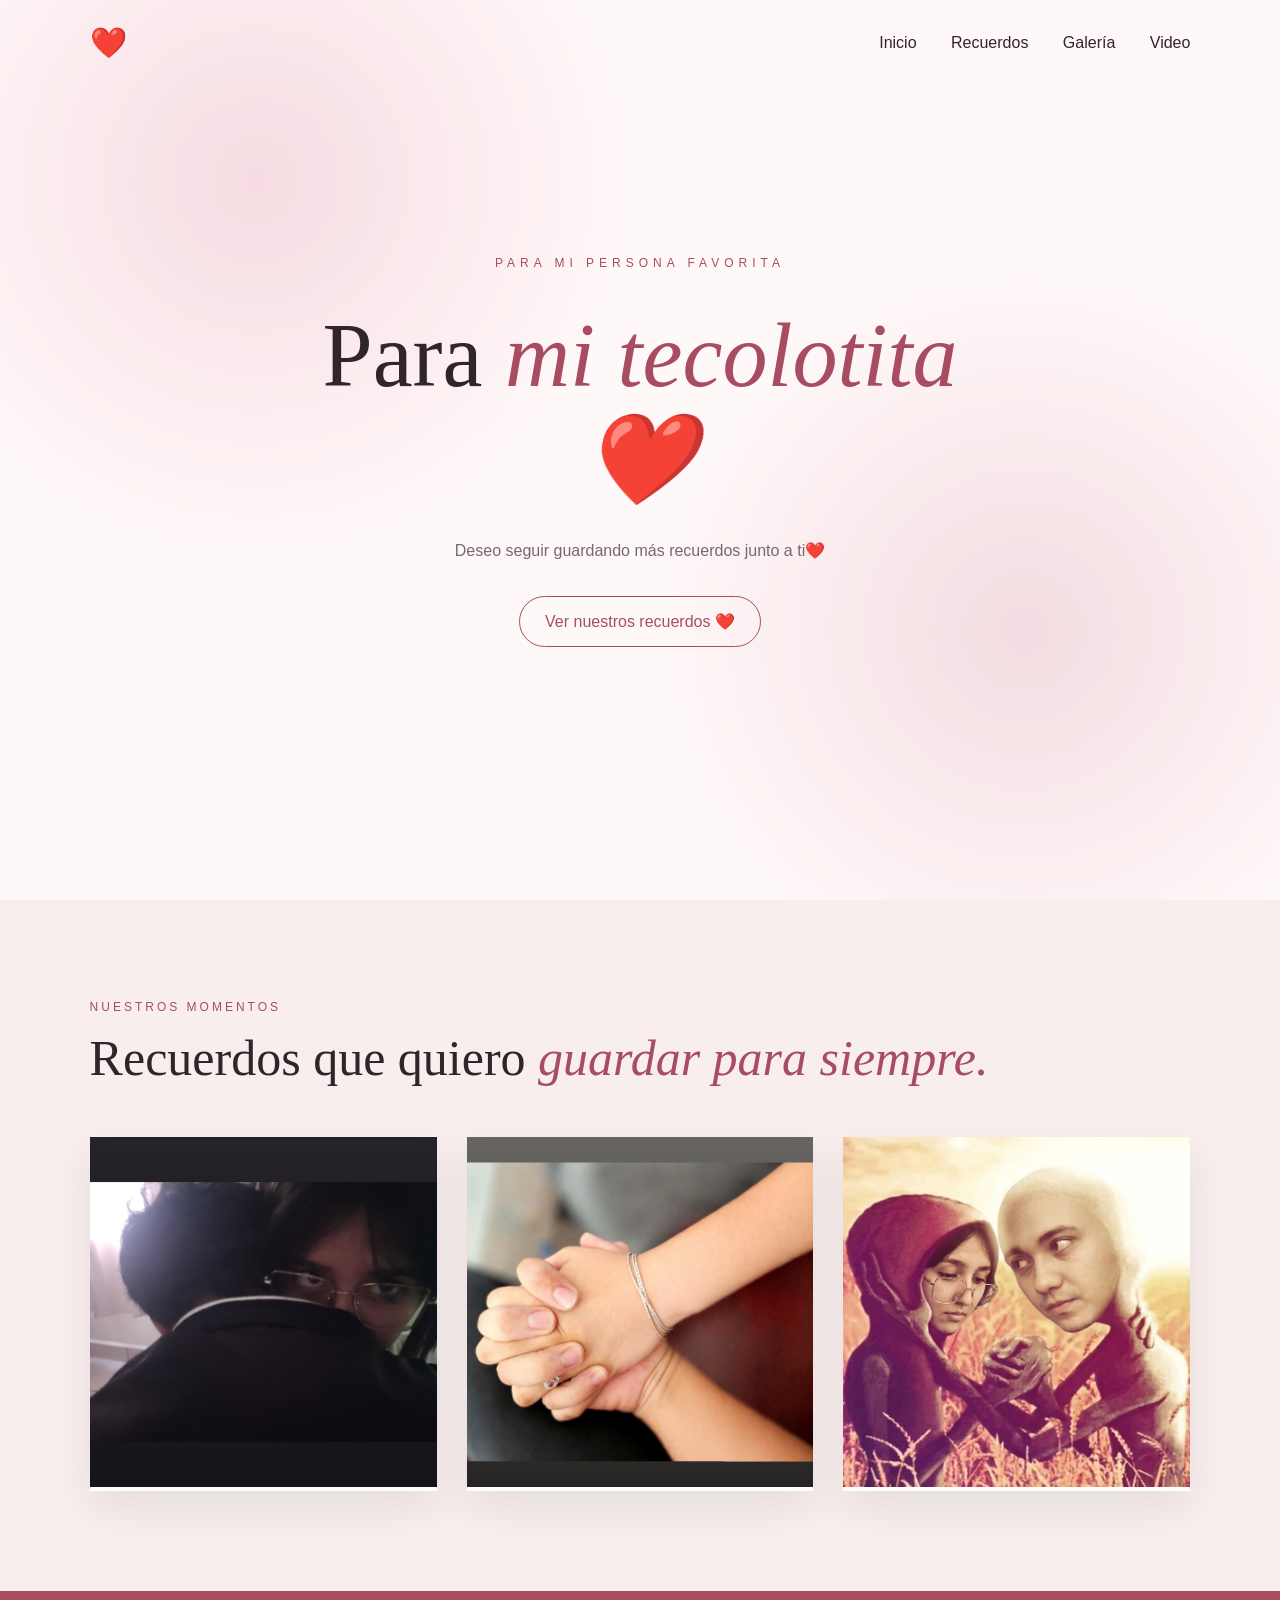
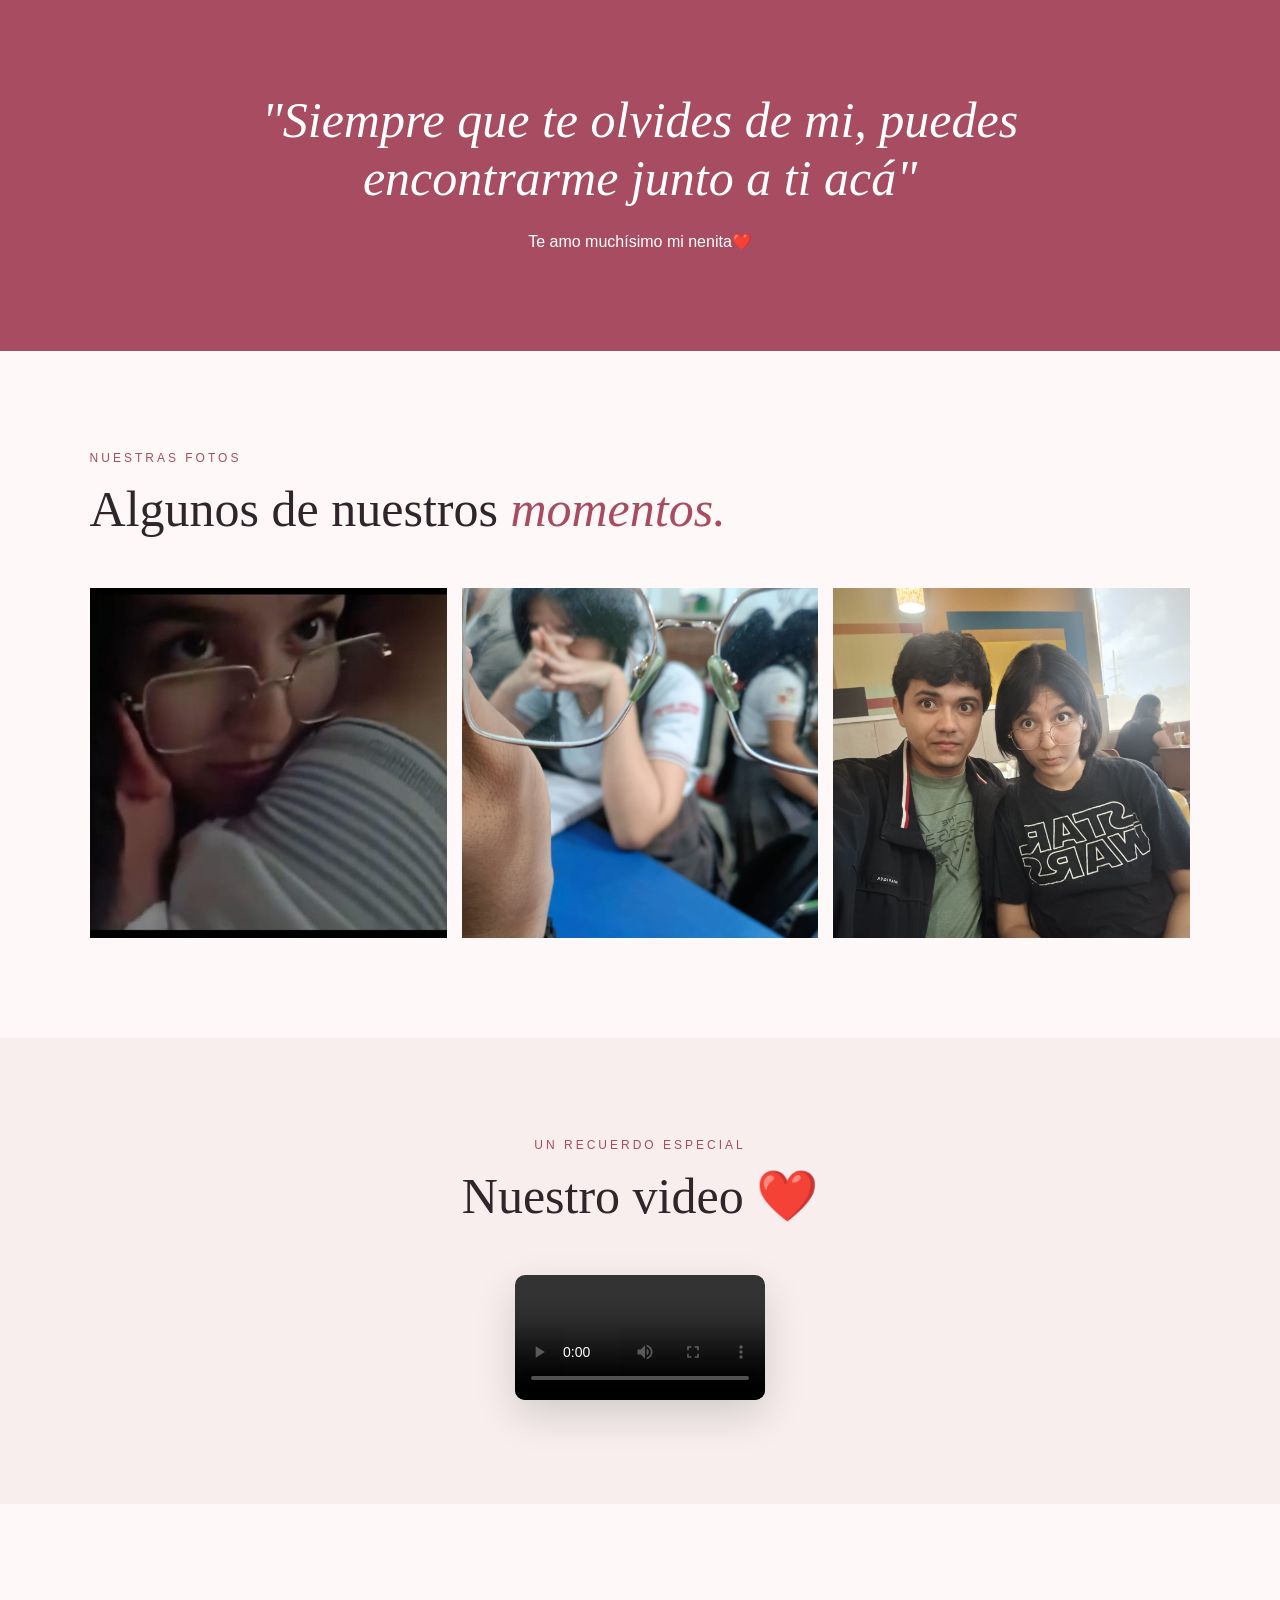
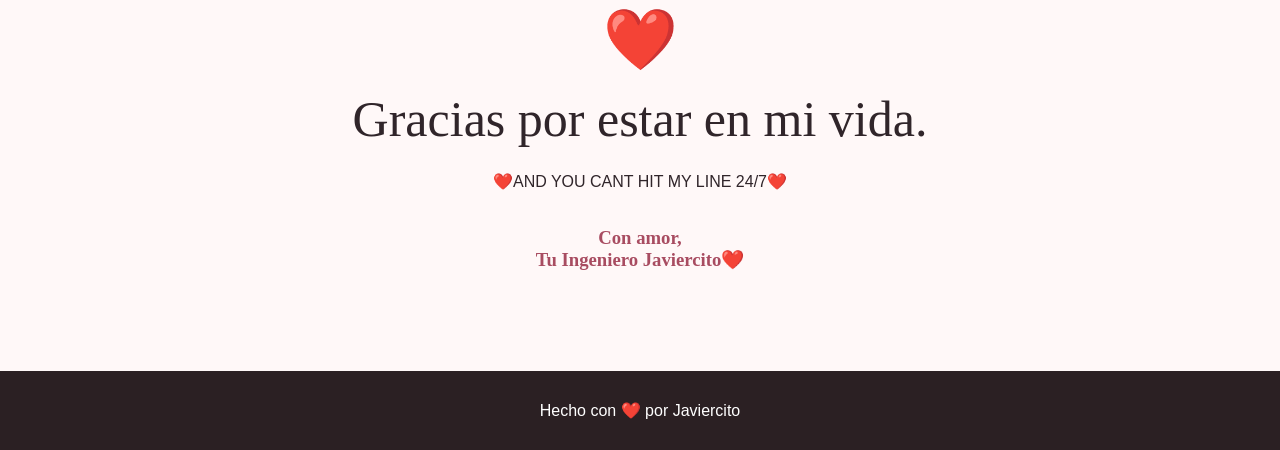
==== commit efc33559: "Refactor index.html for improved structure and readability" ====
--- a/index.html
+++ b/index.html
@@ -1,758 +1,170 @@
 <!DOCTYPE html>
-
 <html lang="es">
 
+<head>
+    <meta charset="UTF-8">
+    <meta name="viewport" content="width=device-width, initial-scale=1.0">
 
+    <title>Para ti mi tecolotita ❤️</title>
 
-<head>
-
-    <meta charset="UTF-8">
-
-    <meta name="viewport" content="width=device-width, initial-scale=1.0">
-
-
-
-    <title>Para ti mi tecolotita ❤️</title>
-
-
-
-    <link rel="stylesheet" href="style.css">
-
+    <link rel="stylesheet" href="style.css">
 </head>
-
-
 
 <body>
 
+    <header>
+
+        <nav>
+            <div>❤️</div>
+
+            <div>
+                <a href="#inicio">Inicio</a>
+                <a href="#recuerdos">Recuerdos</a>
+                <a href="#galeria">Galería</a>
+                <a href="#video">Video</a>
+            </div>
+        </nav>
+
+        <div class="hero" id="inicio">
+
+            <p>PARA MI PERSONA FAVORITA</p>
+
+            <h1>
+                Para <span> mi tecolotita❤️</span>
+            </h1>
+
+            <p>
+                Deseo seguir guardando más recuerdos junto a ti❤️
+            </p>
+
+            <a href="#recuerdos">
+                Ver nuestros recuerdos ❤️
+            </a>
+
+        </div>
+
+    </header>
 
 
-    <header>
+    <!-- RECUERDOS (SOLO IMÁGENES) -->
+
+    <section id="recuerdos">
+
+        <p>NUESTROS MOMENTOS</p>
+
+        <h2>
+            Recuerdos que quiero
+            <span>guardar para siempre.</span>
+        </h2>
+
+        <div class="cards">
+
+            <article>
+                <img src="imagen4.jpeg" alt="Recuerdo 1">
+            </article>
+
+            <article>
+                <img src="imagen5.jpeg" alt="Recuerdo 2">
+            </article>
+
+            <article>
+                <img src="imagen6.jpeg" alt="Recuerdo 3">
+            </article>
+
+        </div>
+
+    </section>
 
 
+    <!-- FRASE -->
 
-        <nav>
+    <section class="quote">
 
-            <div>❤️</div>
+        <h2>
+            "Siempre que te olvides de mi, puedes encontrarme junto a ti acá"
+        </h2>
+
+        <p>
+            Te amo muchísimo mi nenita❤️
+        </p>
+
+    </section>
 
 
+    <!-- GALERÍA -->
 
-            <div>
+    <section id="galeria">
 
-                <a href="#inicio">Inicio</a>
+        <p>NUESTRAS FOTOS</p>
 
-                <a href="#recuerdos">Recuerdos</a>
+        <h2>
+            Algunos de nuestros
+            <span>momentos.</span>
+        </h2>
 
-                <a href="#galeria">Galería</a>
+        <div class="gallery">
 
-                <a href="#video">Video</a>
+            <img src="imagen1.jpeg" alt="Foto 1">
+            <img src="imagen2.jpeg" alt="Foto 2">
+            <img src="imagen3.jpeg" alt="Foto 3">
 
-            </div>
+        </div>
 
-        </nav>
+    </section>
 
 
+    <!-- VIDEO -->
 
-        <div class="hero" id="inicio">
+    <section id="video">
+
+        <p>UN RECUERDO ESPECIAL</p>
+
+        <h2>
+            Nuestro video ❤️
+        </h2>
+
+        <video controls>
+            <source src="video2.mp4" type="video/mp4">
+            Tu navegador no soporta videos.
+        </video>
+
+    </section>
 
 
+    <!-- FINAL -->
 
-            <p>PARA MI PERSONA FAVORITA</p>
+    <section class="final">
+
+        <div>
+            ❤️
+        </div>
+
+        <h2>
+            Gracias por estar en mi vida.
+        </h2>
+
+        <p>
+            ❤️AND YOU CANT HIT MY LINE 24/7❤️
+        </p>
+
+        <h3>
+            Con amor,
+            <br>
+            Tu Ingeniero Javiercito❤️
+        </h3>
+
+    </section>
 
 
+    <footer>
 
-            <h1>
+        Hecho con ❤️ por Javiercito
 
-                Para <span> mi tecolotita❤️</span>
-
-            </h1>
+    </footer>
 
 
-
-            <p>
-
-                Deseo seguir gaurdadno mas recuerdos junto a ti❤️
-
-            </p>
-
-
-
-            <a href="#recuerdos">
-
-                Ver nuestros recuerdos ❤️
-
-            </a>
-
-
-
-        </div>
-
-
-
-    </header>
-
-
-
-
-
-    <!-- RECUERDOS -->
-
-
-
-    <section id="recuerdos">
-
-
-
-        <p>NUestros momentos</p>
-
-
-
-        <h2>
-
-            Recuerdos que quiero
-
-            <span>guardar para siempre.</span>
-
-        </h2>
-
-
-
-        <div class="cards">
-
-
-
-            <article>
-
-
-
-                <img src="imagen4.jpeg" alt="Recuerdo 1">
-
-
-
-                
-
-
-
-                
-
-
-            </article>
-
-
-
-
-
-            <article>
-
-
-
-                <img src="imagen5.jpeg" alt="Recuerdo 2">
-
-
-
-                
-
-
-            </article>
-
-
-
-
-
-            <article>
-
-
-
-                <img src="imagen6.jpeg" alt="Recuerdo 3">
-
-
-
-                
-
-
-            </article>
-
-
-
-        </div>
-
-
-
-    </section>
-
-
-
-
-
-    <!-- FRASE -->
-
-
-
-    <section class="quote">
-
-
-
-        <h2>
-
-            "Siempre que te olvides de mi, puedes encontrarme junto a ti aca"
-
-        </h2>
-
-
-
-        <p>
-
-            Te amo muchisimo mi nenita❤️
-
-        </p>
-
-
-
-    </section>
-
-
-
-
-
-    <!-- GALERÍA -->
-
-
-
-    <section id="galeria">
-
-
-
-        <p>NUESTRAS FOTOS</p>
-
-
-
-        <h2>
-
-            Algunos de nuestros
-
-            <span>momentos.</span>
-
-        </h2>
-
-
-
-        <div class="gallery">
-
-
-
-            <img src="imagen1.jpeg" alt="Foto 1">
-
-
-
-            <img src="imagen2.jpeg" alt="Foto 2">
-
-
-
-            <img src="imagen3.jpeg" alt="Foto 3">
-
-
-
-
-
-        </div>
-
-
-
-    </section>
-
-
-
-
-
-    <!-- VIDEO -->
-
-
-
-    <section id="video">
-
-
-
-        <p>UN RECUERDO ESPECIAL</p>
-
-
-
-        <h2>
-
-            Nuestro video ❤️
-
-        </h2>
-
-
-
-        <video controls style="max-width: 400px; width: 100%; height: auto;" >
-            <source src="video2.mp4" type="video/mp4">
-
-
-
-    
-
-            Tu navegador no soporta videos.
-
-
-
-        </video>
-
-
-
-    </section>
-
-
-
-
-
-    <!-- FINAL -->
-
-
-
-    <section class="final">
-
-
-
-        <div>
-
-            ❤️
-
-        </div>
-
-
-
-        <h2>
-
-            Gracias por estar en mi vida.
-
-        </h2>
-
-
-
-        <p>
-
-            ❤️AND YOU CANT HIT MY LINE 24/7❤️
-
-        </p>
-
-
-
-        <h3>
-
-            Con amor,
-
-            <br>
-
-            Tu Ingeniero Javiercito❤️
-
-        </h3>
-
-
-
-    </section>
-
-
-
-
-
-    <footer>
-
-
-
-        Hecho con ❤️ por Javiercito
-
-
-
-    </footer>
-
-
-
-
-
-    <script src="script.js"></script>
-
-
+    <script src="script.js"></script>
 
 </body>
 
-
-
 </html>
-<!DOCTYPE html>
-
-<html lang="es">
-
-
-
-<head>
-
-    <meta charset="UTF-8">
-
-    <meta name="viewport" content="width=device-width, initial-scale=1.0">
-
-
-
-    <title>Para ti mi tecolotita ❤️</title>
-
-
-
-    <link rel="stylesheet" href="style.css">
-
-</head>
-
-
-
-<body>
-
-
-
-    <header>
-
-
-
-        <nav>
-
-            <div>❤️</div>
-
-
-
-            <div>
-
-                <a href="#inicio">Inicio</a>
-
-                <a href="#recuerdos">Recuerdos</a>
-
-                <a href="#galeria">Galería</a>
-
-                <a href="#video">Video</a>
-
-            </div>
-
-        </nav>
-
-
-
-        <div class="hero" id="inicio">
-
-
-
-            <p>PARA MI PERSONA FAVORITA</p>
-
-
-
-            <h1>
-
-                Para <span> mi tecolotita❤️</span>
-
-            </h1>
-
-
-
-            <p>
-
-                Deseo seguir gaurdadno mas recuerdos junto a ti❤️
-
-            </p>
-
-
-
-            <a href="#recuerdos">
-
-                Ver nuestros recuerdos ❤️
-
-            </a>
-
-
-
-        </div>
-
-
-
-    </header>
-
-
-
-
-
-    <!-- RECUERDOS -->
-
-
-
-    <section id="recuerdos">
-
-
-
-        <p>NUestros momentos</p>
-
-
-
-        <h2>
-
-            Recuerdos que quiero
-
-            <span>guardar para siempre.</span>
-
-        </h2>
-
-
-
-        <div class="cards">
-
-
-
-            <article>
-
-
-
-                <img src="imagen4.jpeg" alt="Recuerdo 1">
-
-
-
-                
-
-
-
-                
-
-
-            </article>
-
-
-
-
-
-            <article>
-
-
-
-                <img src="imagen5.jpeg" alt="Recuerdo 2">
-
-
-
-                
-
-
-            </article>
-
-
-
-
-
-            <article>
-
-
-
-                <img src="imagen6.jpeg" alt="Recuerdo 3">
-
-
-
-                
-
-
-            </article>
-
-
-
-        </div>
-
-
-
-    </section>
-
-
-
-
-
-    <!-- FRASE -->
-
-
-
-    <section class="quote">
-
-
-
-        <h2>
-
-            "Siempre que te olvides de mi, puedes encontrarme junto a ti aca"
-
-        </h2>
-
-
-
-        <p>
-
-            Te amo muchisimo mi nenita❤️
-
-        </p>
-
-
-
-    </section>
-
-
-
-
-
-    <!-- GALERÍA -->
-
-
-
-    <section id="galeria">
-
-
-
-        <p>NUESTRAS FOTOS</p>
-
-
-
-        <h2>
-
-            Algunos de nuestros
-
-            <span>momentos.</span>
-
-        </h2>
-
-
-
-        <div class="gallery">
-
-
-
-            <img src="imagen1.jpeg" alt="Foto 1">
-
-
-
-            <img src="imagen2.jpeg" alt="Foto 2">
-
-
-
-            <img src="imagen3.jpeg" alt="Foto 3">
-
-
-
-
-
-        </div>
-
-
-
-    </section>
-
-
-
-
-
-    <!-- VIDEO -->
-
-
-
-    <section id="video">
-
-
-
-        <p>UN RECUERDO ESPECIAL</p>
-
-
-
-        <h2>
-
-            Nuestro video ❤️
-
-        </h2>
-
-
-
-        <video controls style="max-width: 400px; width: 100%; height: auto;" >
-            <source src="video2.mp4" type="video/mp4">
-
-
-
-    
-
-            Tu navegador no soporta videos.
-
-
-
-        </video>
-
-
-
-    </section>
-
-
-
-
-
-    <!-- FINAL -->
-
-
-
-    <section class="final">
-
-
-
-        <div>
-
-            ❤️
-
-        </div>
-
-
-
-        <h2>
-
-            Gracias por estar en mi vida.
-
-        </h2>
-
-
-
-        <p>
-
-            ❤️AND YOU CANT HIT MY LINE 24/7❤️
-
-        </p>
-
-
-
-        <h3>
-
-            Con amor,
-
-            <br>
-
-            Tu Ingeniero Javiercito❤️
-
-        </h3>
-
-
-
-    </section>
-
-
-
-
-
-    <footer>
-
-
-
-        Hecho con ❤️ por Javiercito
-
-
-
-    </footer>
-
-
-
-
-
-    <script src="script.js"></script>
-
-
-
-</body>
-
-
-
-</html>
